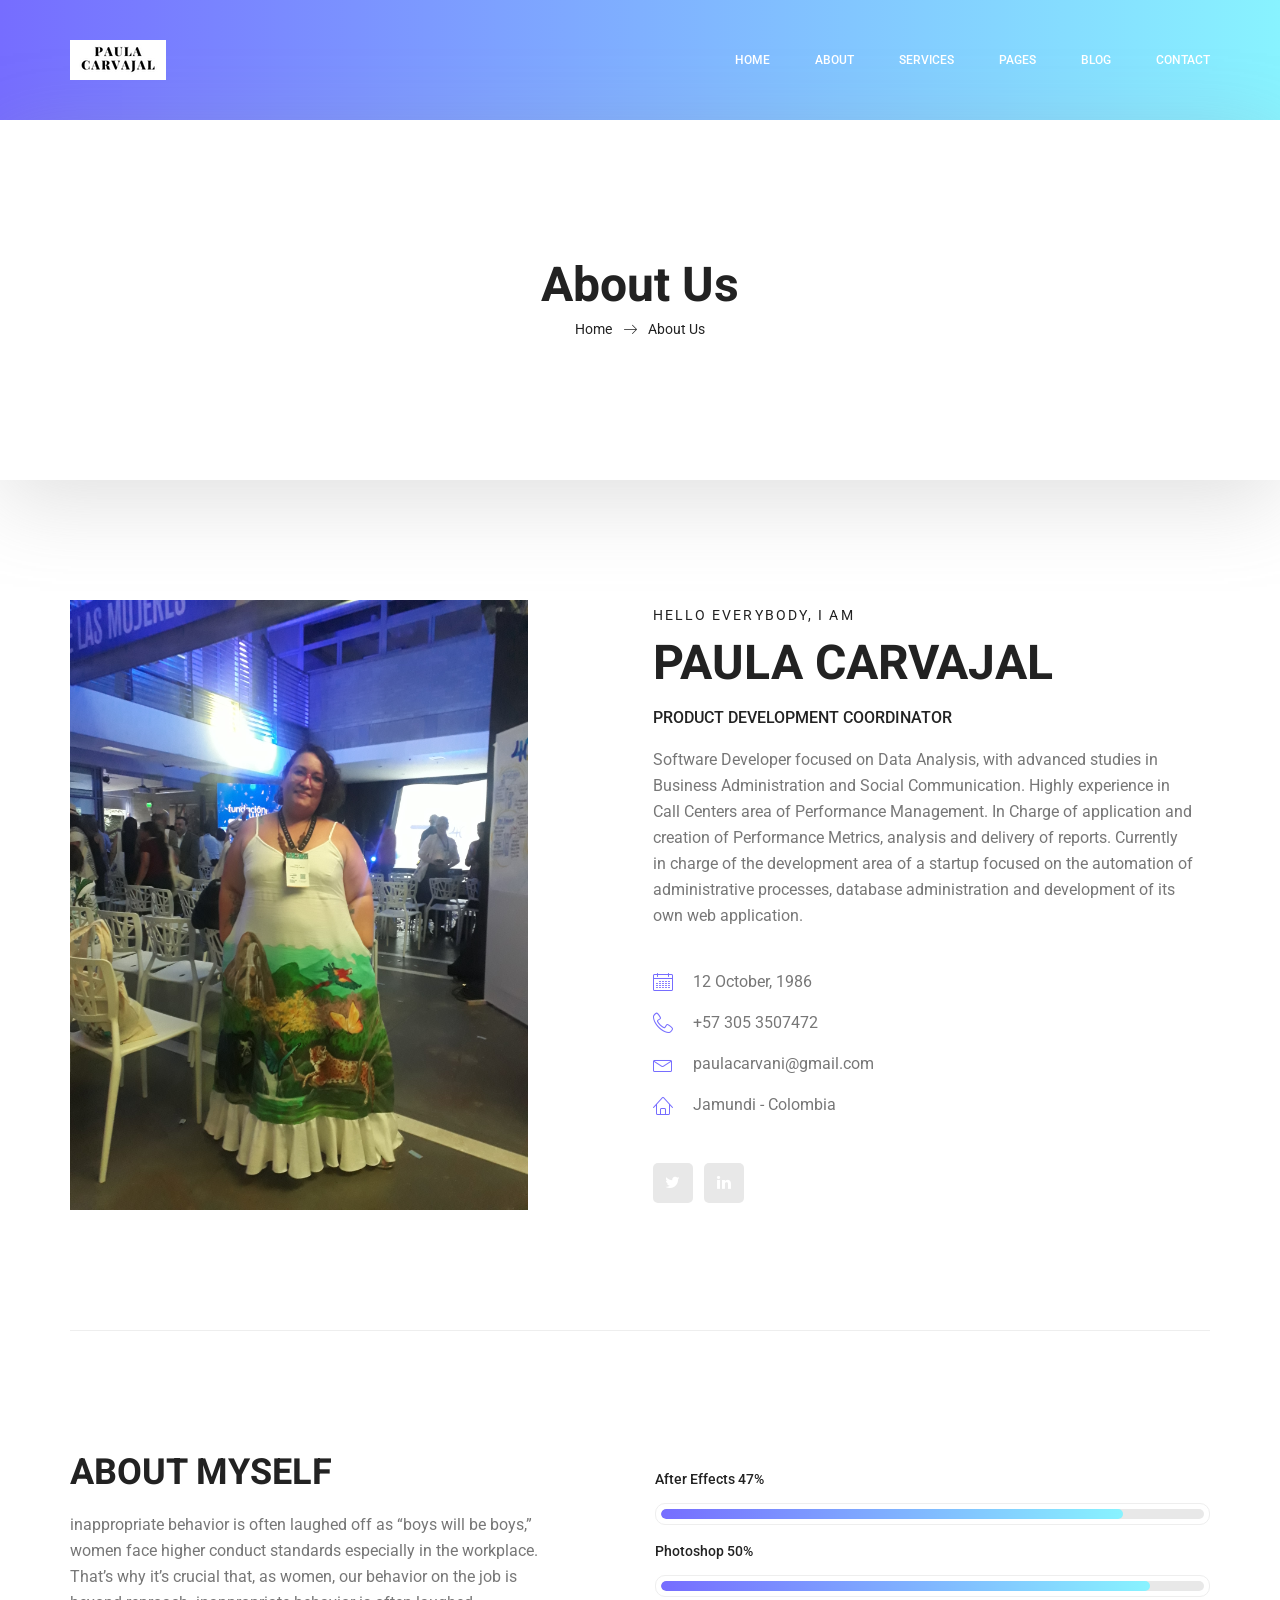
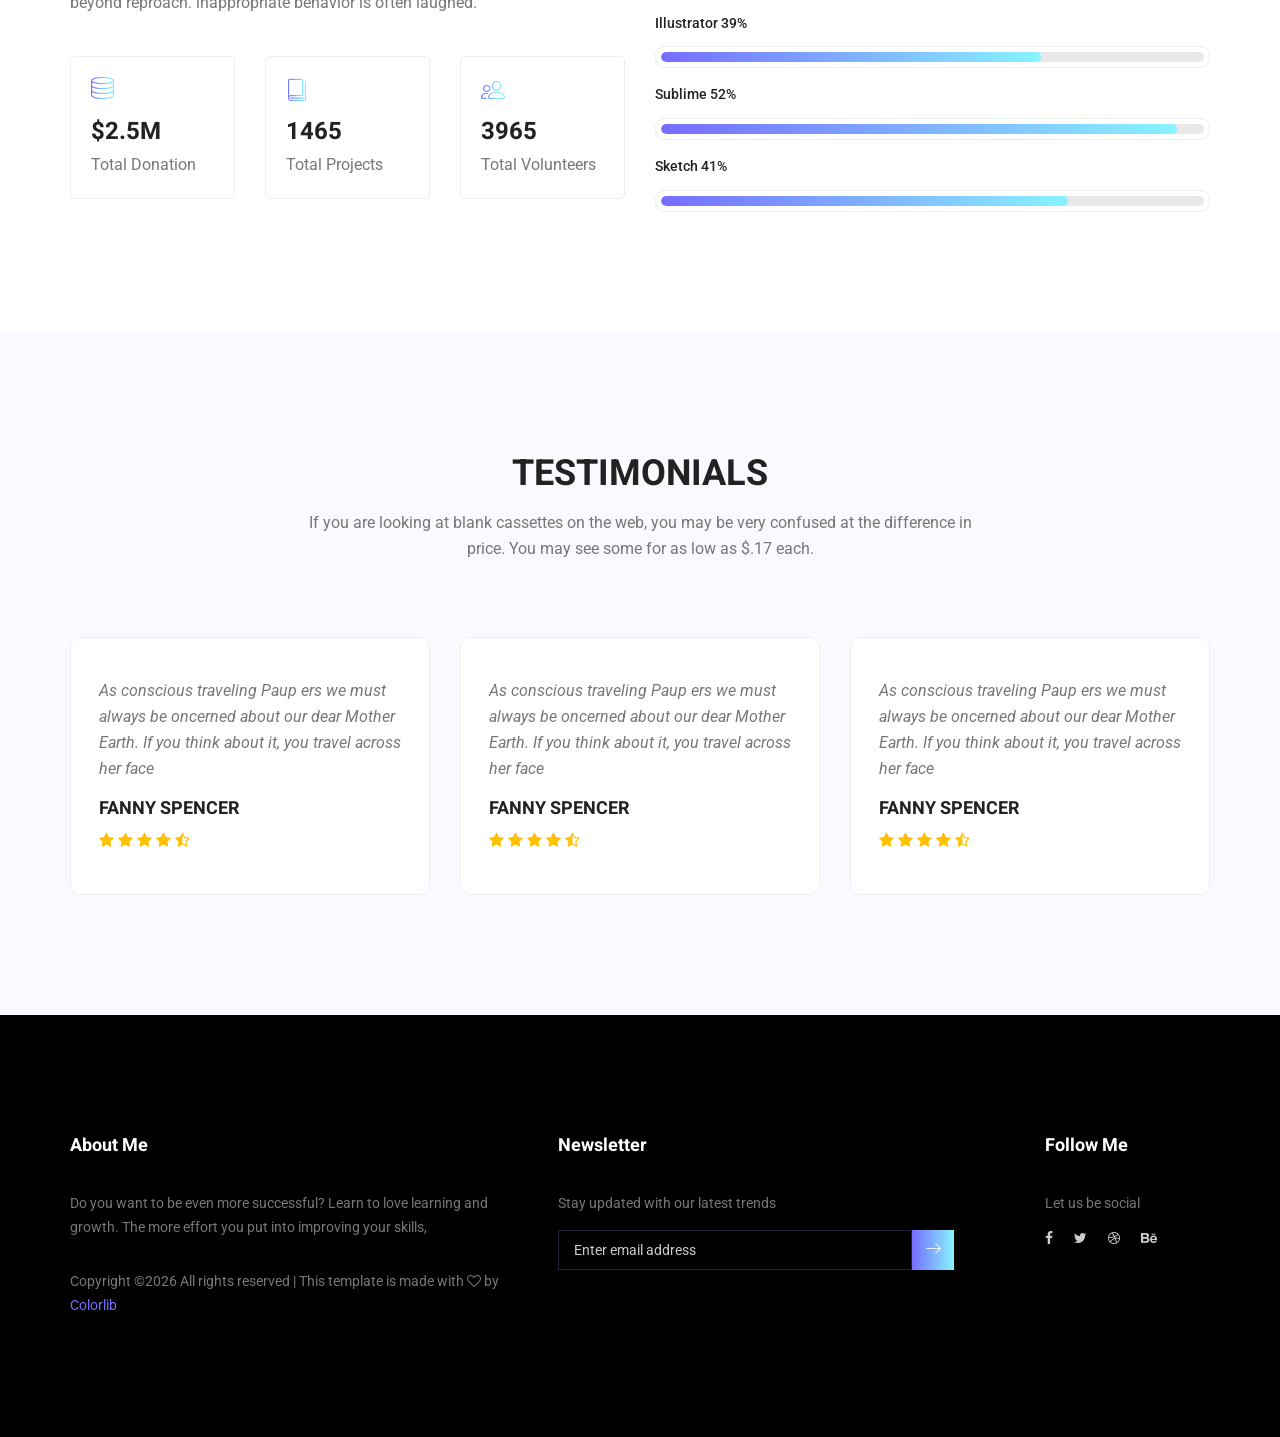
==== about-us.html @ cf5a6de6 "Templates and first draft" ====
<!doctype html>
<html lang="en">
    <head>
        <!-- Required meta tags -->
        <meta charset="utf-8">
        <meta name="viewport" content="width=device-width, initial-scale=1, shrink-to-fit=no">
        <link rel="icon" href="img/favicon.png" type="image/png">
        <title>MeetMe Personal</title>
        <!-- Bootstrap CSS -->
        <link rel="stylesheet" href="css/bootstrap.css">
        <link rel="stylesheet" href="vendors/linericon/style.css">
        <link rel="stylesheet" href="css/font-awesome.min.css">
        <link rel="stylesheet" href="vendors/owl-carousel/owl.carousel.min.css">
        <link rel="stylesheet" href="vendors/lightbox/simpleLightbox.css">
        <link rel="stylesheet" href="vendors/nice-select/css/nice-select.css">
        <link rel="stylesheet" href="vendors/animate-css/animate.css">
        <link rel="stylesheet" href="vendors/popup/magnific-popup.css">
        <!-- main css -->
        <link rel="stylesheet" href="css/style.css">
        <link rel="stylesheet" href="css/responsive.css">
    </head>
    <body>
        
        <!--================Header Menu Area =================-->
        <header class="header_area">
            <div class="main_menu">
            	<nav class="navbar navbar-expand-lg navbar-light">
					<div class="container box_1620">
						<!-- Brand and toggle get grouped for better mobile display -->
						<a class="navbar-brand logo_h" href="index.html"><img src="img/logo.png" alt=""></a>
						<button class="navbar-toggler" type="button" data-toggle="collapse" data-target="#navbarSupportedContent" aria-controls="navbarSupportedContent" aria-expanded="false" aria-label="Toggle navigation">
							<span class="icon-bar"></span>
							<span class="icon-bar"></span>
							<span class="icon-bar"></span>
						</button>
						<!-- Collect the nav links, forms, and other content for toggling -->
						<div class="collapse navbar-collapse offset" id="navbarSupportedContent">
							<ul class="nav navbar-nav menu_nav ml-auto">
								<li class="nav-item active"><a class="nav-link" href="index.html">Home</a></li> 
								<li class="nav-item"><a class="nav-link" href="about-us.html">About</a></li> 
								<li class="nav-item"><a class="nav-link" href="services.html">Services</a></li> 
								<li class="nav-item submenu dropdown">
									<a href="#" class="nav-link dropdown-toggle" data-toggle="dropdown" role="button" aria-haspopup="true" aria-expanded="false">Pages</a>
									<ul class="dropdown-menu">
										<li class="nav-item"><a class="nav-link" href="portfolio.html">Portfolio</a></li>
										<li class="nav-item"><a class="nav-link" href="elements.html">Elements</a></li>
									</ul>
								</li> 
								<li class="nav-item submenu dropdown">
									<a href="#" class="nav-link dropdown-toggle" data-toggle="dropdown" role="button" aria-haspopup="true" aria-expanded="false">Blog</a>
									<ul class="dropdown-menu">
										<li class="nav-item"><a class="nav-link" href="blog.html">Blog</a></li>
										<li class="nav-item"><a class="nav-link" href="single-blog.html">Blog Details</a></li>
									</ul>
								</li> 
								<li class="nav-item"><a class="nav-link" href="contact.html">Contact</a></li>
							</ul>
						</div> 
					</div>
            	</nav>
            </div>
        </header>
        <!--================Header Menu Area =================-->
        
        <!--================Home Banner Area =================-->
        <section class="banner_area">
            <div class="box_1620">
				<div class="banner_inner d-flex align-items-center">
					<div class="container">
						<div class="banner_content text-center">
							<h2>About Us</h2>
							<div class="page_link">
								<a href="index.html">Home</a>
								<a href="about-us.html">About Us</a>
							</div>
						</div>
					</div>
				</div>
            </div>
        </section>
        <!--================End Home Banner Area =================-->
        
        
        <!--================Home Banner Area =================-->
        <section class="profile_area">
           	<div class="container">
           		<div class="profile_inner p_120">
					<div class="row">
						<div class="col-lg-5">
							<img class="img-fluid" src="img/personal-2.jpg" alt="">
						</div>
						<div class="col-lg-7">
							<div class="personal_text">
								<h6>Hello Everybody, i am</h6>
								<h3>Paula Carvajal</h3>
								<h4>Product Development Coordinator</h4>
								<p>Software Developer focused on Data Analysis, with advanced studies in Business Administration and Social
									Communication. Highly experience in Call Centers area of Performance Management. In Charge of application and
									creation of Performance Metrics, analysis and delivery of reports. Currently in charge of the development area of a
									startup focused on the automation of administrative processes, database administration and development of its own
									web application.</p>
								<ul class="list basic_info">
									<li><a href="#"><i class="lnr lnr-calendar-full"></i> 12 October, 1986</a></li>
									<li><a href="#"><i class="lnr lnr-phone-handset"></i> +57 305 3507472</a></li>
									<li><a href="#"><i class="lnr lnr-envelope"></i> paulacarvani@gmail.com</a></li>
									<li><a href="#"><i class="lnr lnr-home"></i> Jamundi - Colombia</a></li>
								</ul>
								<ul class="list personal_social">
									<li><a href="https://twitter.com/paulacarvani"><i class="fa fa-twitter"></i></a></li>
									<li><a href="https://www.linkedin.com/in/paulacarvani/"><i class="fa fa-linkedin"></i></a></li>
								</ul>
							</div>
						</div>
					</div>
           		</div>
            </div>
        </section>
        <!--================End Home Banner Area =================-->
        
        <!--================Welcome Area =================-->
        <section class="welcome_area p_120">
        	<div class="container">
        		<div class="row welcome_inner">
        			<div class="col-lg-6">
        				<div class="welcome_text">
        					<h4>About Myself</h4>
        					<p>inappropriate behavior is often laughed off as “boys will be boys,” women face higher conduct standards especially in the workplace. That’s why it’s crucial that, as women, our behavior on the job is beyond reproach. inappropriate behavior is often laughed.</p>
        					<div class="row">
        						<div class="col-md-4">
        							<div class="wel_item">
        								<i class="lnr lnr-database"></i>
        								<h4>$2.5M</h4>
        								<p>Total Donation</p>
        							</div>
        						</div>
        						<div class="col-md-4">
        							<div class="wel_item">
        								<i class="lnr lnr-book"></i>
        								<h4>1465</h4>
        								<p>Total Projects</p>
        							</div>
        						</div>
        						<div class="col-md-4">
        							<div class="wel_item">
        								<i class="lnr lnr-users"></i>
        								<h4>3965</h4>
        								<p>Total Volunteers</p>
        							</div>
        						</div>
        					</div>
        				</div>
        			</div>
        			<div class="col-lg-6">
        				<div class="tools_expert">
        					<div class="skill_main">
								<div class="skill_item">
									<h4>After Effects <span class="counter">85</span>%</h4>
									<div class="progress_br">
										<div class="progress">
											<div class="progress-bar" role="progressbar" aria-valuenow="85" aria-valuemin="0" aria-valuemax="100"></div>
										</div>
									</div>
								</div>
								<div class="skill_item">
									<h4>Photoshop <span class="counter">90</span>%</h4>
									<div class="progress_br">
										<div class="progress">
											<div class="progress-bar" role="progressbar" aria-valuenow="90" aria-valuemin="0" aria-valuemax="100"></div>
										</div>
									</div>
								</div>
								<div class="skill_item">
									<h4>Illustrator <span class="counter">70</span>%</h4>
									<div class="progress_br">
										<div class="progress">
											<div class="progress-bar" role="progressbar" aria-valuenow="70" aria-valuemin="0" aria-valuemax="100"></div>
										</div>
									</div>
								</div>
								<div class="skill_item">
									<h4>Sublime <span class="counter">95</span>%</h4>
									<div class="progress_br">
										<div class="progress">
											<div class="progress-bar" role="progressbar" aria-valuenow="95" aria-valuemin="0" aria-valuemax="100"></div>
										</div>
									</div>
								</div>
								<div class="skill_item">
									<h4>Sketch <span class="counter">75</span>%</h4>
									<div class="progress_br">
										<div class="progress">
											<div class="progress-bar" role="progressbar" aria-valuenow="75" aria-valuemin="0" aria-valuemax="100"></div>
										</div>
									</div>
								</div>
							</div>
        				</div>
        			</div>
        		</div>
        	</div>
        </section>
        <!--================End Welcome Area =================-->
        
        <!--================Testimonials Area =================-->
        <section class="testimonials_area p_120">
        	<div class="container">
        		<div class="main_title">
        			<h2>Testimonials</h2>
        			<p>If you are looking at blank cassettes on the web, you may be very confused at the difference in price. You may see some for as low as $.17 each.</p>
        		</div>
        		<div class="testi_inner">
					<div class="testi_slider owl-carousel">
						<div class="item">
							<div class="testi_item">
								<p>As conscious traveling Paup ers we must always be oncerned about our dear Mother Earth. If you think about it, you travel across her face</p>
								<h4>Fanny Spencer</h4>
								<a href="#"><i class="fa fa-star"></i></a>
								<a href="#"><i class="fa fa-star"></i></a>
								<a href="#"><i class="fa fa-star"></i></a>
								<a href="#"><i class="fa fa-star"></i></a>
								<a href="#"><i class="fa fa-star-half-o"></i></a>
							</div>
						</div>
						<div class="item">
							<div class="testi_item">
								<p>As conscious traveling Paup ers we must always be oncerned about our dear Mother Earth. If you think about it, you travel across her face</p>
								<h4>Fanny Spencer</h4>
								<a href="#"><i class="fa fa-star"></i></a>
								<a href="#"><i class="fa fa-star"></i></a>
								<a href="#"><i class="fa fa-star"></i></a>
								<a href="#"><i class="fa fa-star"></i></a>
								<a href="#"><i class="fa fa-star-half-o"></i></a>
							</div>
						</div>
						<div class="item">
							<div class="testi_item">
								<p>As conscious traveling Paup ers we must always be oncerned about our dear Mother Earth. If you think about it, you travel across her face</p>
								<h4>Fanny Spencer</h4>
								<a href="#"><i class="fa fa-star"></i></a>
								<a href="#"><i class="fa fa-star"></i></a>
								<a href="#"><i class="fa fa-star"></i></a>
								<a href="#"><i class="fa fa-star"></i></a>
								<a href="#"><i class="fa fa-star-half-o"></i></a>
							</div>
						</div>
					</div>
        		</div>
        	</div>
        </section>
        <!--================End Testimonials Area =================-->
        
        <!--================Footer Area =================-->
        <footer class="footer_area p_120">
        	<div class="container">
        		<div class="row footer_inner">
        			<div class="col-lg-5 col-sm-6">
        				<aside class="f_widget ab_widget">
        					<div class="f_title">
        						<h3>About Me</h3>
        					</div>
        					<p>Do you want to be even more successful? Learn to love learning and growth. The more effort you put into improving your skills,</p>
        					<p><!-- Link back to Colorlib can't be removed. Template is licensed under CC BY 3.0. -->
Copyright &copy;<script>document.write(new Date().getFullYear());</script> All rights reserved | This template is made with <i class="fa fa-heart-o" aria-hidden="true"></i> by <a href="https://colorlib.com" target="_blank">Colorlib</a>
<!-- Link back to Colorlib can't be removed. Template is licensed under CC BY 3.0. --></p>
        				</aside>
        			</div>
        			<div class="col-lg-5 col-sm-6">
        				<aside class="f_widget news_widget">
        					<div class="f_title">
        						<h3>Newsletter</h3>
        					</div>
        					<p>Stay updated with our latest trends</p>
        					<div id="mc_embed_signup">
                                <form target="_blank" action="https://spondonit.us12.list-manage.com/subscribe/post?u=1462626880ade1ac87bd9c93a&amp;id=92a4423d01" method="get" class="subscribe_form relative">
                                	<div class="input-group d-flex flex-row">
                                        <input name="EMAIL" placeholder="Enter email address" onfocus="this.placeholder = ''" onblur="this.placeholder = 'Email Address '" required="" type="email">
                                        <button class="btn sub-btn"><span class="lnr lnr-arrow-right"></span></button>		
                                    </div>				
                                    <div class="mt-10 info"></div>
                                </form>
                            </div>
        				</aside>
        			</div>
        			<div class="col-lg-2">
        				<aside class="f_widget social_widget">
        					<div class="f_title">
        						<h3>Follow Me</h3>
        					</div>
        					<p>Let us be social</p>
        					<ul class="list">
        						<li><a href="#"><i class="fa fa-facebook"></i></a></li>
        						<li><a href="#"><i class="fa fa-twitter"></i></a></li>
        						<li><a href="#"><i class="fa fa-dribbble"></i></a></li>
        						<li><a href="#"><i class="fa fa-behance"></i></a></li>
        					</ul>
        				</aside>
        			</div>
        		</div>
        	</div>
        </footer>
        <!--================End Footer Area =================-->
        
        
        
        
        <!-- Optional JavaScript -->
        <!-- jQuery first, then Popper.js, then Bootstrap JS -->
        <script src="js/jquery-3.3.1.min.js"></script>
        <script src="js/popper.js"></script>
        <script src="js/bootstrap.min.js"></script>
        <script src="js/stellar.js"></script>
        <script src="vendors/lightbox/simpleLightbox.min.js"></script>
        <script src="vendors/nice-select/js/jquery.nice-select.min.js"></script>
        <script src="vendors/isotope/imagesloaded.pkgd.min.js"></script>
        <script src="vendors/isotope/isotope.pkgd.min.js"></script>
        <script src="vendors/owl-carousel/owl.carousel.min.js"></script>
        <script src="vendors/popup/jquery.magnific-popup.min.js"></script>
        <script src="js/jquery.ajaxchimp.min.js"></script>
        <script src="vendors/counter-up/jquery.waypoints.min.js"></script>
        <script src="vendors/counter-up/jquery.counterup.min.js"></script>
        <script src="js/mail-script.js"></script>
        <script src="js/theme.js"></script>
    </body>
</html>
---- vendors/linericon/style.css ----
@font-face {
	font-family: 'Linearicons-Free';
	src:url('fonts/Linearicons-Free.eot?w118d');
	src:url('fonts/Linearicons-Free.eot?#iefixw118d') format('embedded-opentype'),
		url('fonts/Linearicons-Free.woff2?w118d') format('woff2'),
		url('fonts/Linearicons-Free.woff?w118d') format('woff'),
		url('fonts/Linearicons-Free.ttf?w118d') format('truetype'),
		url('fonts/Linearicons-Free.svg?w118d#Linearicons-Free') format('svg');
	font-weight: normal;
	font-style: normal;
}

.lnr {
	font-family: 'Linearicons-Free';
	speak: none;
	font-style: normal;
	font-weight: normal;
	font-variant: normal;
	text-transform: none;
	line-height: 1;

	/* Better Font Rendering =========== */
	-webkit-font-smoothing: antialiased;
	-moz-osx-font-smoothing: grayscale;
}

.lnr-home:before {
	content: "\e800";
}
.lnr-apartment:before {
	content: "\e801";
}
.lnr-pencil:before {
	content: "\e802";
}
.lnr-magic-wand:before {
	content: "\e803";
}
.lnr-drop:before {
	content: "\e804";
}
.lnr-lighter:before {
	content: "\e805";
}
.lnr-poop:before {
	content: "\e806";
}
.lnr-sun:before {
	content: "\e807";
}
.lnr-moon:before {
	content: "\e808";
}
.lnr-cloud:before {
	content: "\e809";
}
.lnr-cloud-upload:before {
	content: "\e80a";
}
.lnr-cloud-download:before {
	content: "\e80b";
}
.lnr-cloud-sync:before {
	content: "\e80c";
}
.lnr-cloud-check:before {
	content: "\e80d";
}
.lnr-database:before {
	content: "\e80e";
}
.lnr-lock:before {
	content: "\e80f";
}
.lnr-cog:before {
	content: "\e810";
}
.lnr-trash:before {
	content: "\e811";
}
.lnr-dice:before {
	content: "\e812";
}
.lnr-heart:before {
	content: "\e813";
}
.lnr-star:before {
	content: "\e814";
}
.lnr-star-half:before {
	content: "\e815";
}
.lnr-star-empty:before {
	content: "\e816";
}
.lnr-flag:before {
	content: "\e817";
}
.lnr-envelope:before {
	content: "\e818";
}
.lnr-paperclip:before {
	content: "\e819";
}
.lnr-inbox:before {
	content: "\e81a";
}
.lnr-eye:before {
	content: "\e81b";
}
.lnr-printer:before {
	content: "\e81c";
}
.lnr-file-empty:before {
	content: "\e81d";
}
.lnr-file-add:before {
	content: "\e81e";
}
.lnr-enter:before {
	content: "\e81f";
}
.lnr-exit:before {
	content: "\e820";
}
.lnr-graduation-hat:before {
	content: "\e821";
}
.lnr-license:before {
	content: "\e822";
}
.lnr-music-note:before {
	content: "\e823";
}
.lnr-film-play:before {
	content: "\e824";
}
.lnr-camera-video:before {
	content: "\e825";
}
.lnr-camera:before {
	content: "\e826";
}
.lnr-picture:before {
	content: "\e827";
}
.lnr-book:before {
	content: "\e828";
}
.lnr-bookmark:before {
	content: "\e829";
}
.lnr-user:before {
	content: "\e82a";
}
.lnr-users:before {
	content: "\e82b";
}
.lnr-shirt:before {
	content: "\e82c";
}
.lnr-store:before {
	content: "\e82d";
}
.lnr-cart:before {
	content: "\e82e";
}
.lnr-tag:before {
	content: "\e82f";
}
.lnr-phone-handset:before {
	content: "\e830";
}
.lnr-phone:before {
	content: "\e831";
}
.lnr-pushpin:before {
	content: "\e832";
}
.lnr-map-marker:before {
	content: "\e833";
}
.lnr-map:before {
	content: "\e834";
}
.lnr-location:before {
	content: "\e835";
}
.lnr-calendar-full:before {
	content: "\e836";
}
.lnr-keyboard:before {
	content: "\e837";
}
.lnr-spell-check:before {
	content: "\e838";
}
.lnr-screen:before {
	content: "\e839";
}
.lnr-smartphone:before {
	content: "\e83a";
}
.lnr-tablet:before {
	content: "\e83b";
}
.lnr-laptop:before {
	content: "\e83c";
}
.lnr-laptop-phone:before {
	content: "\e83d";
}
.lnr-power-switch:before {
	content: "\e83e";
}
.lnr-bubble:before {
	content: "\e83f";
}
.lnr-heart-pulse:before {
	content: "\e840";
}
.lnr-construction:before {
	content: "\e841";
}
.lnr-pie-chart:before {
	content: "\e842";
}
.lnr-chart-bars:before {
	content: "\e843";
}
.lnr-gift:before {
	content: "\e844";
}
.lnr-diamond:before {
	content: "\e845";
}
.lnr-linearicons:before {
	content: "\e846";
}
.lnr-dinner:before {
	content: "\e847";
}
.lnr-coffee-cup:before {
	content: "\e848";
}
.lnr-leaf:before {
	content: "\e849";
}
.lnr-paw:before {
	content: "\e84a";
}
.lnr-rocket:before {
	content: "\e84b";
}
.lnr-briefcase:before {
	content: "\e84c";
}
.lnr-bus:before {
	content: "\e84d";
}
.lnr-car:before {
	content: "\e84e";
}
.lnr-train:before {
	content: "\e84f";
}
.lnr-bicycle:before {
	content: "\e850";
}
.lnr-wheelchair:before {
	content: "\e851";
}
.lnr-select:before {
	content: "\e852";
}
.lnr-earth:before {
	content: "\e853";
}
.lnr-smile:before {
	content: "\e854";
}
.lnr-sad:before {
	content: "\e855";
}
.lnr-neutral:before {
	content: "\e856";
}
.lnr-mustache:before {
	content: "\e857";
}
.lnr-alarm:before {
	content: "\e858";
}
.lnr-bullhorn:before {
	content: "\e859";
}
.lnr-volume-high:before {
	content: "\e85a";
}
.lnr-volume-medium:before {
	content: "\e85b";
}
.lnr-volume-low:before {
	content: "\e85c";
}
.lnr-volume:before {
	content: "\e85d";
}
.lnr-mic:before {
	content: "\e85e";
}
.lnr-hourglass:before {
	content: "\e85f";
}
.lnr-undo:before {
	content: "\e860";
}
.lnr-redo:before {
	content: "\e861";
}
.lnr-sync:before {
	content: "\e862";
}
.lnr-history:before {
	content: "\e863";
}
.lnr-clock:before {
	content: "\e864";
}
.lnr-download:before {
	content: "\e865";
}
.lnr-upload:before {
	content: "\e866";
}
.lnr-enter-down:before {
	content: "\e867";
}
.lnr-exit-up:before {
	content: "\e868";
}
.lnr-bug:before {
	content: "\e869";
}
.lnr-code:before {
	content: "\e86a";
}
.lnr-link:before {
	content: "\e86b";
}
.lnr-unlink:before {
	content: "\e86c";
}
.lnr-thumbs-up:before {
	content: "\e86d";
}
.lnr-thumbs-down:before {
	content: "\e86e";
}
.lnr-magnifier:before {
	content: "\e86f";
}
.lnr-cross:before {
	content: "\e870";
}
.lnr-menu:before {
	content: "\e871";
}
.lnr-list:before {
	content: "\e872";
}
.lnr-chevron-up:before {
	content: "\e873";
}
.lnr-chevron-down:before {
	content: "\e874";
}
.lnr-chevron-left:before {
	content: "\e875";
}
.lnr-chevron-right:before {
	content: "\e876";
}
.lnr-arrow-up:before {
	content: "\e877";
}
.lnr-arrow-down:before {
	content: "\e878";
}
.lnr-arrow-left:before {
	content: "\e879";
}
.lnr-arrow-right:before {
	content: "\e87a";
}
.lnr-move:before {
	content: "\e87b";
}
.lnr-warning:before {
	content: "\e87c";
}
.lnr-question-circle:before {
	content: "\e87d";
}
.lnr-menu-circle:before {
	content: "\e87e";
}
.lnr-checkmark-circle:before {
	content: "\e87f";
}
.lnr-cross-circle:before {
	content: "\e880";
}
.lnr-plus-circle:before {
	content: "\e881";
}
.lnr-circle-minus:before {
	content: "\e882";
}
.lnr-arrow-up-circle:before {
	content: "\e883";
}
.lnr-arrow-down-circle:before {
	content: "\e884";
}
.lnr-arrow-left-circle:before {
	content: "\e885";
}
.lnr-arrow-right-circle:before {
	content: "\e886";
}
.lnr-chevron-up-circle:before {
	content: "\e887";
}
.lnr-chevron-down-circle:before {
	content: "\e888";
}
.lnr-chevron-left-circle:before {
	content: "\e889";
}
.lnr-chevron-right-circle:before {
	content: "\e88a";
}
.lnr-crop:before {
	content: "\e88b";
}
.lnr-frame-expand:before {
	content: "\e88c";
}
.lnr-frame-contract:before {
	content: "\e88d";
}
.lnr-layers:before {
	content: "\e88e";
}
.lnr-funnel:before {
	content: "\e88f";
}
.lnr-text-format:before {
	content: "\e890";
}
.lnr-text-format-remove:before {
	content: "\e891";
}
.lnr-text-size:before {
	content: "\e892";
}
.lnr-bold:before {
	content: "\e893";
}
.lnr-italic:before {
	content: "\e894";
}
.lnr-underline:before {
	content: "\e895";
}
.lnr-strikethrough:before {
	content: "\e896";
}
.lnr-highlight:before {
	content: "\e897";
}
.lnr-text-align-left:before {
	content: "\e898";
}
.lnr-text-align-center:before {
	content: "\e899";
}
.lnr-text-align-right:before {
	content: "\e89a";
}
.lnr-text-align-justify:before {
	content: "\e89b";
}
.lnr-line-spacing:before {
	content: "\e89c";
}
.lnr-indent-increase:before {
	content: "\e89d";
}
.lnr-indent-decrease:before {
	content: "\e89e";
}
.lnr-pilcrow:before {
	content: "\e89f";
}
.lnr-direction-ltr:before {
	content: "\e8a0";
}
.lnr-direction-rtl:before {
	content: "\e8a1";
}
.lnr-page-break:before {
	content: "\e8a2";
}
.lnr-sort-alpha-asc:before {
	content: "\e8a3";
}
.lnr-sort-amount-asc:before {
	content: "\e8a4";
}
.lnr-hand:before {
	content: "\e8a5";
}
.lnr-pointer-up:before {
	content: "\e8a6";
}
.lnr-pointer-right:before {
	content: "\e8a7";
}
.lnr-pointer-down:before {
	content: "\e8a8";
}
.lnr-pointer-left:before {
	content: "\e8a9";
}
---- vendors/lightbox/simpleLightbox.css ----
.slbOverlay, .slbWrapOuter, .slbWrap {
  position: fixed;
  top: 0;
  right: 0;
  bottom: 0;
  left: 0;
}

.slbOverlay {
  overflow: hidden;
  z-index: 2000;
  background-color: #000;
  opacity: 0.7;
  filter: alpha(opacity=70);
  -webkit-animation: slbOverlay 0.5s;
  -moz-animation: slbOverlay 0.5s;
  animation: slbOverlay 0.5s;
}

.slbWrapOuter {
  overflow-x: hidden;
  overflow-y: auto;
  z-index: 2010;
}

.slbWrap {
  position: absolute;
  text-align: center;
}

.slbWrap:before {
  content: "";
  display: inline-block;
  height: 100%;
  vertical-align: middle;
}

.slbContentOuter {
  display: inline-block;
  vertical-align: middle;
  margin: 0px auto;
  padding: 0 1em;
  box-sizing: border-box;
  z-index: 2020;
  text-align: left;
  max-width: 100%;
}

.slbContentEl .slbContentOuter {
  padding: 5em 1em;
}

.slbContent {
  position: relative;
}

.slbContentEl .slbContent {
  -webkit-animation: slbEnter 0.3s;
  -moz-animation: slbEnter 0.3s;
  animation: slbEnter 0.3s;
  background-color: #fff;
  box-shadow: 0 0.2em 1em rgba(0, 0, 0, 0.4);
}

.slbImageWrap {
  -webkit-animation: slbEnter 0.3s;
  -moz-animation: slbEnter 0.3s;
  animation: slbEnter 0.3s;
  position: relative;
}

.slbImageWrap:after {
  content: "";
  position: absolute;
  left: 0;
  right: 0;
  top: 5em;
  bottom: 5em;
  display: block;
  z-index: -1;
  box-shadow: 0 0.2em 1em rgba(0, 0, 0, 0.6);
  background-color: #FFF;
}

.slbImage {
  width: auto;
  max-width: 100%;
  height: auto;
  display: block;
  line-height: 0;
  box-sizing: border-box;
  padding: 5em 0;
  margin: 0 auto;
}

.slbCaption {
  display: inline-block;
  max-width: 100%;
  overflow: hidden;
  text-overflow: ellipsis;
  white-space: nowrap;
  word-wrap: normal;
  font-size: 1.4em;
  position: absolute;
  left: 0;
  right: 0;
  bottom: 0;
  padding: 0.71429em 0;
  color: #fff;
  color: rgba(255, 255, 255, 0.7);
  text-align: center;
}

.slbCloseBtn, .slbArrow {
  margin: 0;
  padding: 0;
  border: 0;
  cursor: pointer;
  background: none;
}

.slbCloseBtn::-moz-focus-inner, .slbArrow::-moz-focus-inner {
  padding: 0;
  border: 0;
}

.slbCloseBtn:hover, .slbArrow:hover {
  opacity: 0.5;
}

.slbCloseBtn:active, .slbArrow:active {
  opacity: 0.8;
}

.slbCloseBtn {
  -webkit-animation: slbEnter 0.3s;
  -moz-animation: slbEnter 0.3s;
  animation: slbEnter 0.3s;
  font-size: 3em;
  width: 1.66667em;
  height: 1.66667em;
  line-height: 1.66667em;
  position: absolute;
  right: -0.33333em;
  top: 0;
  color: #fff;
  color: rgba(255, 255, 255, 0.7);
  text-align: center;
    outline: none;
    box-shadow: none;
}

.slbLoading .slbCloseBtn {
  display: none;
}

.slbLoadingText {
  font-size: 1.4em;
  color: #fff;
  color: rgba(255, 255, 255, 0.9);
}

.slbArrows {
  position: fixed;
  top: 50%;
  left: 0;
  right: 0;
}

.slbLoading .slbArrows {
  display: none;
}

.slbArrow {
  position: absolute;
  top: 50%;
  margin-top: -5em;
  width: 5em;
  height: 10em;
  opacity: 0.7;
  text-indent: -999em;
  overflow: hidden;
    outline: none;
    box-shadow: none;
}

.slbArrow:before {
  content: "";
  position: absolute;
  top: 50%;
  left: 50%;
  margin: -0.8em 0 0 -0.8em;
  border: 0.8em solid transparent;
}

.slbArrow.next {
  right: 0;
}

.slbArrow.next:before {
  border-left-color: #fff;
}

.slbArrow.prev {
  left: 0;
}

.slbArrow.prev:before {
  border-right-color: #fff;
}

.slbIframeCont {
  width: 80em;
  height: 0;
  overflow: hidden;
  padding-top: 56.25%;
  margin: 5em 0;
}

.slbIframe {
  position: absolute;
  top: 0;
  left: 0;
  width: 100%;
  height: 100%;
  box-shadow: 0 0.2em 1em rgba(0, 0, 0, 0.6);
  background: #000;
}

@-webkit-keyframes slbOverlay {
  from {
    opacity: 0;
  }
  to {
    opacity: 0.7;
  }
}

@-moz-keyframes slbOverlay {
  from {
    opacity: 0;
  }
  to {
    opacity: 0.7;
  }
}

@keyframes slbOverlay {
  from {
    opacity: 0;
  }
  to {
    opacity: 0.7;
  }
}

@-webkit-keyframes slbEnter {
  from {
    opacity: 0;
    -webkit-transform: translate3d(0, -1em, 0);
  }
  to {
    opacity: 1;
    -webkit-transform: translate3d(0, 0, 0);
  }
}

@-moz-keyframes slbEnter {
  from {
    opacity: 0;
    -moz-transform: translate3d(0, -1em, 0);
  }
  to {
    opacity: 1;
    -moz-transform: translate3d(0, 0, 0);
  }
}

@keyframes slbEnter {
  from {
    opacity: 0;
    -webkit-transform: translate3d(0, -1em, 0);
    -moz-transform: translate3d(0, -1em, 0);
    -ms-transform: translate3d(0, -1em, 0);
    -o-transform: translate3d(0, -1em, 0);
    transform: translate3d(0, -1em, 0);
  }
  to {
    opacity: 1;
    -webkit-transform: translate3d(0, 0, 0);
    -moz-transform: translate3d(0, 0, 0);
    -ms-transform: translate3d(0, 0, 0);
    -o-transform: translate3d(0, 0, 0);
    transform: translate3d(0, 0, 0);
  }
}
---- css/style.css ----
/*----------------------------------------------------
@File: Default Styles
@Author: Rocky Ahmed
@URL: http://wethemez.com
Author E-mail: rockybd1995@gmail.com

This file contains the styling for the actual theme, this
is the file you need to edit to change the look of the
theme.
---------------------------------------------------- */
/*=====================================================================
@Template Name: Builder Construction 
@Author: Rocky Ahmed
@Developed By: Rocky Ahmed
@Developer URL: http://rocky.wethemez.com
Author E-mail: rockybd1995@gmail.com

@Default Styles

Table of Content:
01/ Variables
02/ predefin
03/ header
04/ button
05/ banner
06/ breadcrumb
07/ about
08/ team
09/ project 
10/ price 
11/ team 
12/ blog 
13/ video  
14/ features  
15/ career  
16/ contact 
17/ footer

=====================================================================*/
/*----------------------------------------------------*/
/*font Variables*/
/*Color Variables*/
/*=================== fonts ====================*/
@import url("https://fonts.googleapis.com/css?family=Heebo:300,400,700,900|Roboto:300,400,500,700");
/*---------------------------------------------------- */
/*----------------------------------------------------*/
.list {
  list-style: none;
  margin: 0px;
  padding: 0px; }

a {
  text-decoration: none;
  transition: all 0.3s ease-in-out; }
  a:hover, a:focus {
    text-decoration: none;
    outline: none; }

.row.m0 {
  margin: 0px; }

body {
  line-height: 26px;
  font-size: 16px;
  font-family: "Roboto", sans-serif;
  font-weight: normal;
  color: #777777; }

h1, h2, h3, h4, h5, h6 {
  font-family: "Heebo", sans-serif;
  font-weight: bold; }

button:focus {
  outline: none;
  box-shadow: none; }

.p0 {
  padding-left: 0px;
  padding-right: 0px; }

.p_120 {
  padding-top: 120px;
  padding-bottom: 120px; }

.p_100 {
  padding-top: 100px;
  padding-bottom: 100px; }

.pad_top {
  padding-top: 120px; }

.pad_bt {
  padding-bottom: 120px; }

.mt-25 {
  margin-top: 25px; }

@media (min-width: 1200px) {
  .container {
    max-width: 1170px; } }

@media (min-width: 1620px) {
  .box_1620 {
    max-width: 1620px;
    margin: auto;
    width: 100%;
    padding-left: 0px;
    padding-right: 0px; } }
/* Main Title Area css
============================================================================================ */
.main_title {
  text-align: center;
  max-width: 670px;
  margin: 0px auto 75px; }
  .main_title h2 {
    font-family: "Heebo", sans-serif;
    font-size: 36px;
    color: #222222;
    margin-bottom: 15px;
    text-transform: uppercase; }
  .main_title p {
    font-size: 16px;
    font-family: "Roboto", sans-serif;
    font-weight: normal;
    line-height: 26px;
    color: #777777;
    margin-bottom: 0px; }

/* End Main Title Area css
============================================================================================ */
/*---------------------------------------------------- */
/*----------------------------------------------------*/
.header_area {
  position: absolute;
  width: 100%;
  top: 0;
  left: 0;
  z-index: 99;
  transition: background 0.4s, all 0.3s linear; }
  .header_area .navbar {
    background: transparent;
    padding: 0px;
    border: 0px;
    border-radius: 0px; }
    .header_area .navbar .nav .nav-item {
      margin-right: 45px; }
      .header_area .navbar .nav .nav-item .nav-link {
        font: 500 12px/120px "Roboto", sans-serif;
        text-transform: uppercase;
        color: #fff;
        padding: 0px;
        display: inline-block; }
        .header_area .navbar .nav .nav-item .nav-link:after {
          display: none; }
      .header_area .navbar .nav .nav-item:hover .nav-link, .header_area .navbar .nav .nav-item.active .nav-link {
        color: #fff; }
      .header_area .navbar .nav .nav-item.submenu {
        position: relative; }
        .header_area .navbar .nav .nav-item.submenu ul {
          border: none;
          padding: 0px;
          border-radius: 0px;
          box-shadow: none;
          margin: 0px;
          background: #fff;
          box-shadow: 0px 3px 16px 0px rgba(0, 0, 0, 0.1); }
          @media (min-width: 992px) {
            .header_area .navbar .nav .nav-item.submenu ul {
              position: absolute;
              top: 120%;
              left: 0px;
              min-width: 200px;
              text-align: left;
              opacity: 0;
              transition: all 300ms ease-in;
              visibility: hidden;
              display: block;
              border: none;
              padding: 0px;
              border-radius: 0px; } }
          .header_area .navbar .nav .nav-item.submenu ul:before {
            content: "";
            width: 0;
            height: 0;
            border-style: solid;
            border-width: 10px 10px 0 10px;
            border-color: #eeeeee transparent transparent transparent;
            position: absolute;
            right: 24px;
            top: 45px;
            z-index: 3;
            opacity: 0;
            transition: all 400ms linear; }
          .header_area .navbar .nav .nav-item.submenu ul .nav-item {
            display: block;
            float: none;
            margin-right: 0px;
            border-bottom: 1px solid #ededed;
            margin-left: 0px;
            transition: all 0.4s linear; }
            .header_area .navbar .nav .nav-item.submenu ul .nav-item .nav-link {
              line-height: 45px;
              color: #222222;
              padding: 0px 30px;
              transition: all 150ms linear;
              display: block;
              margin-right: 0px; }
            .header_area .navbar .nav .nav-item.submenu ul .nav-item:last-child {
              border-bottom: none; }
            .header_area .navbar .nav .nav-item.submenu ul .nav-item:hover .nav-link {
              background: #766dff;
              color: #fff; }
        @media (min-width: 992px) {
          .header_area .navbar .nav .nav-item.submenu:hover ul {
            visibility: visible;
            opacity: 1;
            top: 100%; } }
        .header_area .navbar .nav .nav-item.submenu:hover ul .nav-item {
          margin-top: 0px; }
      .header_area .navbar .nav .nav-item:last-child {
        margin-right: 0px; }
    .header_area .navbar .search {
      font-size: 12px;
      line-height: 60px;
      display: inline-block;
      color: #222222;
      margin-left: 80px; }
      .header_area .navbar .search i {
        font-weight: 600; }
  .header_area.navbar_fixed .main_menu {
    position: fixed;
    width: 100%;
    top: -70px;
    left: 0;
    right: 0;
    background: #000;
    transform: translateY(70px);
    transition: transform 500ms ease, background 500ms ease;
    -webkit-transition: transform 500ms ease, background 500ms ease;
    box-shadow: 0px 3px 16px 0px rgba(0, 0, 0, 0.1); }
    .header_area.navbar_fixed .main_menu .navbar .nav .nav-item .nav-link {
      line-height: 70px; }

.top_menu {
  background: #f9f9ff; }
  .top_menu .header_social li {
    display: inline-block;
    margin-right: 15px; }
    .top_menu .header_social li a {
      font-size: 14px;
      color: #777777;
      display: inline-block;
      line-height: 42px;
      transition: all 300ms linear 0s; }
    .top_menu .header_social li:last-child {
      margin-right: 0px; }
    .top_menu .header_social li:hover a {
      color: #766dff; }
  .top_menu .dn_btn {
    line-height: 42px;
    display: inline-block;
    font-size: 12px;
    margin-right: 30px;
    font-family: "Roboto", sans-serif;
    font-weight: normal;
    color: #777777;
    transition: all 300ms linear 0s; }
    .top_menu .dn_btn:hover {
      color: #766dff; }
    .top_menu .dn_btn:last-child {
      margin-right: 0px; }
  .top_menu .lan_pack {
    height: 30px;
    border: 1px solid #eeeeee;
    border-radius: 3px;
    line-height: 28px;
    font-size: 12px;
    font-family: "Roboto", sans-serif;
    font-weight: 500;
    padding-left: 19px;
    padding-right: 36px;
    color: #777777;
    background: #f9f9ff;
    margin-right: 5px;
    margin-top: 8px; }
    .top_menu .lan_pack .current {
      color: #777777; }
    .top_menu .lan_pack:after {
      content: "\f0d7";
      border: none !important;
      font: normal normal normal 12px/1 FontAwesome;
      transform: rotate(0deg);
      height: auto;
      margin-top: -6px;
      right: 20px; }

/*---------------------------------------------------- */
/*----------------------------------------------------*/
/* Home Banner Area css
============================================================================================ */
.home_banner_area {
  position: relative;
  z-index: 1;
  background-image: -moz-linear-gradient(0deg, #766dff 0%, #88f3ff 100%);
  background-image: -webkit-linear-gradient(0deg, #766dff 0%, #88f3ff 100%);
  background-image: -ms-linear-gradient(0deg, #766dff 0%, #88f3ff 100%);
  margin-bottom: 200px; }
  .home_banner_area .box_1620 {
    min-height: 700px;
    border-radius: 12px;
    position: relative;
    bottom: -200px;
    background: #fff;
    padding: 30px;
    box-shadow: 0px 20px 80px 0px rgba(153, 153, 153, 0.3); }
  .home_banner_area .banner_inner {
    position: relative;
    width: 100%;
    min-height: 700px;
    display: flex; }
    .home_banner_area .banner_inner .banner_content {
      color: #222222;
      vertical-align: middle;
      align-self: center;
      text-align: left; }
      .home_banner_area .banner_inner .banner_content .media .d-flex {
        padding-right: 125px; }
      .home_banner_area .banner_inner .banner_content .media .media-body {
        vertical-align: middle;
        align-self: center; }

.blog_banner {
  min-height: 780px;
  position: relative;
  z-index: 1;
  overflow: hidden;
  margin-bottom: 0px; }
  .blog_banner .banner_inner {
    background: #04091e;
    position: relative;
    overflow: hidden;
    width: 100%;
    min-height: 780px;
    z-index: 1; }
    .blog_banner .banner_inner .overlay {
      background: url(../img/banner/banner-2.jpg) no-repeat scroll center center;
      opacity: .5;
      height: 125%;
      position: absolute;
      left: 0px;
      top: 0px;
      width: 100%;
      z-index: -1; }
    .blog_banner .banner_inner .blog_b_text {
      max-width: 700px;
      margin: auto;
      color: #fff; }
      .blog_banner .banner_inner .blog_b_text h2 {
        font-size: 60px;
        font-weight: bold;
        font-family: "Heebo", sans-serif;
        line-height: 66px;
        margin-bottom: 15px;
        text-transform: uppercase; }
      .blog_banner .banner_inner .blog_b_text p {
        font-size: 16px;
        margin-bottom: 35px; }
      .blog_banner .banner_inner .blog_b_text .white_bg_btn {
        line-height: 42px;
        padding: 0px 45px;
        border-radius: 5px; }

.banner_box {
  max-width: 1620px;
  margin: auto; }

.banner_area {
  position: relative;
  z-index: 1;
  min-height: 350px;
  background-image: -moz-linear-gradient(0deg, #766dff 0%, #88f3ff 100%);
  background-image: -webkit-linear-gradient(0deg, #766dff 0%, #88f3ff 100%);
  background-image: -ms-linear-gradient(0deg, #766dff 0%, #88f3ff 100%);
  margin-bottom: 120px; }
  .banner_area .box_1620 {
    background: #fff;
    min-height: 360px;
    border-radius: 12px;
    position: relative;
    bottom: -120px;
    box-shadow: 0px 20px 80px 0px rgba(153, 153, 153, 0.3); }
  .banner_area .banner_inner {
    position: relative;
    overflow: hidden;
    width: 100%;
    min-height: 360px;
    z-index: 1; }
    .banner_area .banner_inner .banner_content h2 {
      color: #222222;
      font-size: 48px;
      font-family: "Heebo", sans-serif;
      margin-bottom: 0px;
      font-weight: bold; }
    .banner_area .banner_inner .banner_content .page_link a {
      font-size: 14px;
      color: #222222;
      font-family: "Roboto", sans-serif;
      margin-right: 32px;
      position: relative; }
      .banner_area .banner_inner .banner_content .page_link a:before {
        content: "\e87a";
        font-family: 'Linearicons-Free';
        position: absolute;
        right: -25px;
        top: 50%;
        transform: translateY(-50%); }
      .banner_area .banner_inner .banner_content .page_link a:last-child {
        margin-right: 0px; }
        .banner_area .banner_inner .banner_content .page_link a:last-child:before {
          display: none; }
      .banner_area .banner_inner .banner_content .page_link a:hover {
        color: #766dff; }

/* End Home Banner Area css
============================================================================================ */
/*---------------------------------------------------- */
/*----------------------------------------------------*/
/* Latest Blog Area css
============================================================================================ */
.latest_blog_inner {
  margin-bottom: -30px; }

.l_blog_item {
  margin-bottom: 30px; }
  .l_blog_item .date {
    font-size: 13px;
    font-family: "Roboto", sans-serif;
    font-weight: normal;
    color: #777777;
    margin-top: 20px;
    display: block;
    margin-bottom: 15px; }
  .l_blog_item h4 {
    font-size: 18px;
    line-height: 24px;
    color: #222222;
    border-bottom: 1px solid #eeeeee;
    padding-bottom: 20px;
    margin-bottom: 20px;
    transition: all 300ms linear 0s; }
  .l_blog_item p {
    margin-bottom: 0px; }
  .l_blog_item:hover h4 {
    color: #766dff; }

/* End Latest Blog Area css
============================================================================================ */
/*================= latest_blog_area css =============*/
.single-recent-blog-post {
  margin-bottom: 30px; }
  .single-recent-blog-post .thumb {
    overflow: hidden; }
    .single-recent-blog-post .thumb img {
      transition: all 0.7s linear; }
  .single-recent-blog-post .details {
    padding-top: 30px; }
    .single-recent-blog-post .details .sec_h4 {
      line-height: 24px;
      padding: 10px 0px 13px;
      transition: all 0.3s linear; }
      .single-recent-blog-post .details .sec_h4:hover {
        color: #777777; }
  .single-recent-blog-post .date {
    font-size: 14px;
    line-height: 24px;
    font-weight: 400; }
  .single-recent-blog-post:hover img {
    transform: scale(1.23) rotate(10deg); }

.tags .tag_btn {
  font-size: 12px;
  font-weight: 500;
  line-height: 20px;
  border: 1px solid #eeeeee;
  display: inline-block;
  padding: 1px 18px;
  text-align: center;
  color: #222222; }
  .tags .tag_btn:before {
    background: #766dff; }
  .tags .tag_btn + .tag_btn {
    margin-left: 2px; }

/*========= blog_categorie_area css ===========*/
.blog_categorie_area {
  padding-top: 80px;
  padding-bottom: 80px; }

.categories_post {
  position: relative;
  text-align: center;
  cursor: pointer; }
  .categories_post img {
    max-width: 100%; }
  .categories_post .categories_details {
    position: absolute;
    top: 20px;
    left: 20px;
    right: 20px;
    bottom: 20px;
    background: rgba(34, 34, 34, 0.8);
    color: #fff;
    transition: all 0.3s linear;
    display: flex;
    align-items: center;
    justify-content: center; }
    .categories_post .categories_details h5 {
      margin-bottom: 0px;
      font-size: 18px;
      line-height: 26px;
      text-transform: uppercase;
      color: #fff;
      position: relative; }
    .categories_post .categories_details p {
      font-weight: 300;
      font-size: 14px;
      line-height: 26px;
      margin-bottom: 0px; }
    .categories_post .categories_details .border_line {
      margin: 10px 0px;
      background: #fff;
      width: 100%;
      height: 1px; }
  .categories_post:hover .categories_details {
    background-image: -moz-linear-gradient(0deg, #766dff 0%, #88f3ff 100%);
    background-image: -webkit-linear-gradient(0deg, #766dff 0%, #88f3ff 100%);
    background-image: -ms-linear-gradient(0deg, #766dff 0%, #88f3ff 100%);
    opacity: 0.851; }

/*============ blog_left_sidebar css ==============*/
.blog_item {
  margin-bottom: 40px; }

.blog_info {
  padding-top: 30px; }
  .blog_info .post_tag {
    padding-bottom: 20px; }
    .blog_info .post_tag a {
      font: 300 14px/21px "Roboto", sans-serif;
      color: #222222; }
      .blog_info .post_tag a:hover {
        color: #777777; }
      .blog_info .post_tag a.active {
        color: #766dff; }
  .blog_info .blog_meta li a {
    font: 300 14px/20px "Roboto", sans-serif;
    color: #777777;
    vertical-align: middle;
    padding-bottom: 12px;
    display: inline-block; }
    .blog_info .blog_meta li a i {
      color: #222222;
      font-size: 16px;
      font-weight: 600;
      padding-left: 15px;
      line-height: 20px;
      vertical-align: middle; }
    .blog_info .blog_meta li a:hover {
      color: #766dff; }

.blog_post img {
  max-width: 100%; }

.blog_details {
  padding-top: 20px; }
  .blog_details h2 {
    font-size: 24px;
    line-height: 36px;
    color: #222222;
    font-weight: 600;
    transition: all 0.3s linear; }
    .blog_details h2:hover {
      color: #766dff; }
  .blog_details p {
    margin-bottom: 26px; }

.view_btn {
  font-size: 14px;
  line-height: 36px;
  display: inline-block;
  color: #222222;
  font-weight: 500;
  padding: 0px 30px;
  background: #fff; }

.blog_right_sidebar {
  border: 1px solid #eeeeee;
  background: #fafaff;
  padding: 30px; }
  .blog_right_sidebar .widget_title {
    font-size: 18px;
    line-height: 25px;
    background: #766dff;
    text-align: center;
    color: #fff;
    padding: 8px 0px;
    margin-bottom: 30px; }
  .blog_right_sidebar .search_widget .input-group .form-control {
    font-size: 14px;
    line-height: 29px;
    border: 0px;
    width: 100%;
    font-weight: 300;
    color: #fff;
    padding-left: 20px;
    border-radius: 45px;
    z-index: 0;
    background: #766dff; }
    .blog_right_sidebar .search_widget .input-group .form-control.placeholder {
      color: #fff; }
    .blog_right_sidebar .search_widget .input-group .form-control:-moz-placeholder {
      color: #fff; }
    .blog_right_sidebar .search_widget .input-group .form-control::-moz-placeholder {
      color: #fff; }
    .blog_right_sidebar .search_widget .input-group .form-control::-webkit-input-placeholder {
      color: #fff; }
    .blog_right_sidebar .search_widget .input-group .form-control:focus {
      box-shadow: none; }
  .blog_right_sidebar .search_widget .input-group .btn-default {
    position: absolute;
    right: 20px;
    background: transparent;
    border: 0px;
    box-shadow: none;
    font-size: 14px;
    color: #fff;
    padding: 0px;
    top: 50%;
    transform: translateY(-50%);
    z-index: 1; }
  .blog_right_sidebar .author_widget {
    text-align: center; }
    .blog_right_sidebar .author_widget h4 {
      font-size: 18px;
      line-height: 20px;
      color: #222222;
      margin-bottom: 5px;
      margin-top: 30px; }
    .blog_right_sidebar .author_widget p {
      margin-bottom: 0px; }
    .blog_right_sidebar .author_widget .social_icon {
      padding: 7px 0px 15px; }
      .blog_right_sidebar .author_widget .social_icon a {
        font-size: 14px;
        color: #222222;
        transition: all 0.2s linear; }
        .blog_right_sidebar .author_widget .social_icon a + a {
          margin-left: 20px; }
        .blog_right_sidebar .author_widget .social_icon a:hover {
          color: #766dff; }
  .blog_right_sidebar .popular_post_widget .post_item .media-body {
    justify-content: center;
    align-self: center;
    padding-left: 20px; }
    .blog_right_sidebar .popular_post_widget .post_item .media-body h3 {
      font-size: 14px;
      line-height: 20px;
      color: #222222;
      margin-bottom: 4px;
      transition: all 0.3s linear; }
      .blog_right_sidebar .popular_post_widget .post_item .media-body h3:hover {
        color: #766dff; }
    .blog_right_sidebar .popular_post_widget .post_item .media-body p {
      font-size: 12px;
      line-height: 21px;
      margin-bottom: 0px; }
  .blog_right_sidebar .popular_post_widget .post_item + .post_item {
    margin-top: 20px; }
  .blog_right_sidebar .post_category_widget .cat-list li {
    border-bottom: 2px dotted #eee;
    transition: all 0.3s ease 0s;
    padding-bottom: 12px; }
    .blog_right_sidebar .post_category_widget .cat-list li a {
      font-size: 14px;
      line-height: 20px;
      color: #777; }
      .blog_right_sidebar .post_category_widget .cat-list li a p {
        margin-bottom: 0px; }
    .blog_right_sidebar .post_category_widget .cat-list li + li {
      padding-top: 15px; }
    .blog_right_sidebar .post_category_widget .cat-list li:hover {
      border-color: #766dff; }
      .blog_right_sidebar .post_category_widget .cat-list li:hover a {
        color: #766dff; }
  .blog_right_sidebar .newsletter_widget {
    text-align: center; }
    .blog_right_sidebar .newsletter_widget .form-group {
      margin-bottom: 8px; }
    .blog_right_sidebar .newsletter_widget .input-group-prepend {
      margin-right: -1px; }
    .blog_right_sidebar .newsletter_widget .input-group-text {
      background: #fff;
      border-radius: 0px;
      vertical-align: top;
      font-size: 12px;
      line-height: 36px;
      padding: 0px 0px 0px 15px;
      border: 1px solid #eeeeee;
      border-right: 0px; }
    .blog_right_sidebar .newsletter_widget .form-control {
      font-size: 12px;
      line-height: 24px;
      color: #cccccc;
      border: 1px solid #eeeeee;
      border-left: 0px;
      border-radius: 0px; }
      .blog_right_sidebar .newsletter_widget .form-control.placeholder {
        color: #cccccc; }
      .blog_right_sidebar .newsletter_widget .form-control:-moz-placeholder {
        color: #cccccc; }
      .blog_right_sidebar .newsletter_widget .form-control::-moz-placeholder {
        color: #cccccc; }
      .blog_right_sidebar .newsletter_widget .form-control::-webkit-input-placeholder {
        color: #cccccc; }
      .blog_right_sidebar .newsletter_widget .form-control:focus {
        outline: none;
        box-shadow: none; }
    .blog_right_sidebar .newsletter_widget .bbtns {
      background: #766dff;
      color: #fff;
      font-size: 12px;
      line-height: 38px;
      display: inline-block;
      font-weight: 500;
      padding: 0px 24px 0px 24px;
      border-radius: 0; }
    .blog_right_sidebar .newsletter_widget .text-bottom {
      font-size: 12px; }
  .blog_right_sidebar .tag_cloud_widget ul li {
    display: inline-block; }
    .blog_right_sidebar .tag_cloud_widget ul li a {
      display: inline-block;
      border: 1px solid #eee;
      background: #fff;
      padding: 0px 13px;
      margin-bottom: 8px;
      transition: all 0.3s ease 0s;
      color: #222222;
      font-size: 12px; }
      .blog_right_sidebar .tag_cloud_widget ul li a:hover {
        background-image: -moz-linear-gradient(0deg, #766dff 0%, #88f3ff 100%);
        background-image: -webkit-linear-gradient(0deg, #766dff 0%, #88f3ff 100%);
        background-image: -ms-linear-gradient(0deg, #766dff 0%, #88f3ff 100%);
        color: #fff; }
  .blog_right_sidebar .br {
    width: 100%;
    height: 1px;
    background: #eeeeee;
    margin: 30px 0px; }

.blog-pagination {
  padding-top: 25px;
  padding-bottom: 95px; }
  .blog-pagination .page-link {
    border-radius: 0; }
  .blog-pagination .page-item {
    border: none; }

.page-link {
  background: transparent;
  font-weight: 400; }

.blog-pagination .page-item.active .page-link {
  background-color: #766dff;
  border-color: transparent;
  color: #fff; }

.blog-pagination .page-link {
  position: relative;
  display: block;
  padding: 0.5rem 0.75rem;
  margin-left: -1px;
  line-height: 1.25;
  color: #8a8a8a;
  border: none; }

.blog-pagination .page-link .lnr {
  font-weight: 600; }

.blog-pagination .page-item:last-child .page-link,
.blog-pagination .page-item:first-child .page-link {
  border-radius: 0; }

.blog-pagination .page-link:hover {
  color: #fff;
  text-decoration: none;
  background-color: #766dff;
  border-color: #eee; }

/*============ Start Blog Single Styles  =============*/
.single-post-area .social-links {
  padding-top: 10px; }
  .single-post-area .social-links li {
    display: inline-block;
    margin-bottom: 10px; }
    .single-post-area .social-links li a {
      color: #cccccc;
      padding: 7px;
      font-size: 14px;
      transition: all 0.2s linear; }
      .single-post-area .social-links li a:hover {
        color: #222222; }
.single-post-area .blog_details {
  padding-top: 26px; }
  .single-post-area .blog_details p {
    margin-bottom: 10px; }
.single-post-area .quotes {
  margin-top: 20px;
  margin-bottom: 30px;
  padding: 24px 35px 24px 30px;
  background-color: white;
  box-shadow: -20.84px 21.58px 30px 0px rgba(176, 176, 176, 0.1);
  font-size: 14px;
  line-height: 24px;
  color: #777;
  font-style: italic; }
.single-post-area .arrow {
  position: absolute; }
  .single-post-area .arrow .lnr {
    font-size: 20px;
    font-weight: 600; }
.single-post-area .thumb .overlay-bg {
  background: rgba(0, 0, 0, 0.8); }
.single-post-area .navigation-area {
  border-top: 1px solid #eee;
  padding-top: 30px;
  margin-top: 60px; }
  .single-post-area .navigation-area p {
    margin-bottom: 0px; }
  .single-post-area .navigation-area h4 {
    font-size: 18px;
    line-height: 25px;
    color: #222222; }
  .single-post-area .navigation-area .nav-left {
    text-align: left; }
    .single-post-area .navigation-area .nav-left .thumb {
      margin-right: 20px;
      background: #000; }
      .single-post-area .navigation-area .nav-left .thumb img {
        transition: all 300ms linear 0s; }
    .single-post-area .navigation-area .nav-left .lnr {
      margin-left: 20px;
      opacity: 0;
      transition: all 300ms linear 0s; }
    .single-post-area .navigation-area .nav-left:hover .lnr {
      opacity: 1; }
    .single-post-area .navigation-area .nav-left:hover .thumb img {
      opacity: .5; }
    @media (max-width: 767px) {
      .single-post-area .navigation-area .nav-left {
        margin-bottom: 30px; } }
  .single-post-area .navigation-area .nav-right {
    text-align: right; }
    .single-post-area .navigation-area .nav-right .thumb {
      margin-left: 20px;
      background: #000; }
      .single-post-area .navigation-area .nav-right .thumb img {
        transition: all 300ms linear 0s; }
    .single-post-area .navigation-area .nav-right .lnr {
      margin-right: 20px;
      opacity: 0;
      transition: all 300ms linear 0s; }
    .single-post-area .navigation-area .nav-right:hover .lnr {
      opacity: 1; }
    .single-post-area .navigation-area .nav-right:hover .thumb img {
      opacity: .5; }
@media (max-width: 991px) {
  .single-post-area .sidebar-widgets {
    padding-bottom: 0px; } }

.comments-area {
  background: #fafaff;
  border: 1px solid #eee;
  padding: 50px 30px;
  margin-top: 50px; }
  @media (max-width: 414px) {
    .comments-area {
      padding: 50px 8px; } }
  .comments-area h4 {
    text-align: center;
    margin-bottom: 50px;
    color: #222222;
    font-size: 18px; }
  .comments-area h5 {
    font-size: 16px;
    margin-bottom: 0px; }
  .comments-area a {
    color: #222222; }
  .comments-area .comment-list {
    padding-bottom: 48px; }
    .comments-area .comment-list:last-child {
      padding-bottom: 0px; }
    .comments-area .comment-list.left-padding {
      padding-left: 25px; }
    @media (max-width: 413px) {
      .comments-area .comment-list .single-comment h5 {
        font-size: 12px; }
      .comments-area .comment-list .single-comment .date {
        font-size: 11px; }
      .comments-area .comment-list .single-comment .comment {
        font-size: 10px; } }
  .comments-area .thumb {
    margin-right: 20px; }
  .comments-area .date {
    font-size: 13px;
    color: #cccccc;
    margin-bottom: 13px; }
  .comments-area .comment {
    color: #777777;
    margin-bottom: 0px; }
  .comments-area .btn-reply {
    background-color: #fff;
    color: #222222;
    border: 1px solid #eee;
    padding: 2px 18px;
    font-size: 12px;
    display: block;
    font-weight: 600;
    transition: all 300ms linear 0s; }
    .comments-area .btn-reply:hover {
      background-color: #766dff;
      color: #fff; }

.comment-form {
  background: #fafaff;
  text-align: center;
  border: 1px solid #eee;
  padding: 47px 30px 43px;
  margin-top: 50px;
  margin-bottom: 0px; }
  .comment-form h4 {
    text-align: center;
    margin-bottom: 50px;
    font-size: 18px;
    line-height: 22px;
    color: #222222; }
  .comment-form .name {
    padding-left: 0px; }
    @media (max-width: 767px) {
      .comment-form .name {
        padding-right: 0px;
        margin-bottom: 1rem; } }
  .comment-form .email {
    padding-right: 0px; }
    @media (max-width: 991px) {
      .comment-form .email {
        padding-left: 0px; } }
  .comment-form .form-control {
    padding: 8px 20px;
    background: #fff;
    border: none;
    border-radius: 0px;
    width: 100%;
    font-size: 14px;
    color: #777777;
    border: 1px solid transparent; }
    .comment-form .form-control:focus {
      box-shadow: none;
      border: 1px solid #eee; }
  .comment-form textarea.form-control {
    height: 140px;
    resize: none; }
  .comment-form ::-webkit-input-placeholder {
    /* Chrome/Opera/Safari */
    font-size: 13px;
    color: #777; }
  .comment-form ::-moz-placeholder {
    /* Firefox 19+ */
    font-size: 13px;
    color: #777; }
  .comment-form :-ms-input-placeholder {
    /* IE 10+ */
    font-size: 13px;
    color: #777; }
  .comment-form :-moz-placeholder {
    /* Firefox 18- */
    font-size: 13px;
    color: #777; }

/*============ End Blog Single Styles  =============*/
/*---------------------------------------------------- */
/*----------------------------------------------------*/
/* Reservation Form Area css
============================================================================================ */
.reservation_form_area .res_form_inner {
  max-width: 555px;
  margin: auto;
  box-shadow: 0px 10px 30px 0px rgba(153, 153, 153, 0.1);
  padding: 75px 50px;
  position: relative; }
  .reservation_form_area .res_form_inner:before {
    content: "";
    background: url(../img/contact-shap-1.png);
    position: absolute;
    left: -125px;
    height: 421px;
    width: 98px;
    top: 50%;
    transform: translateY(-50%); }
  .reservation_form_area .res_form_inner:after {
    content: "";
    background: url(../img/contact-shap-2.png);
    position: absolute;
    right: -125px;
    height: 421px;
    width: 98px;
    top: 50%;
    transform: translateY(-50%); }

.reservation_form .form-group input {
  height: 40px;
  border-radius: 0px;
  border: 1px solid #eeeeee;
  outline: none;
  box-shadow: none;
  padding: 0px 15px;
  font-size: 13px;
  font-family: "Roboto", sans-serif;
  font-weight: 300;
  color: #999999; }
  .reservation_form .form-group input.placeholder {
    font-size: 13px;
    font-family: "Roboto", sans-serif;
    font-weight: 300;
    color: #999999; }
  .reservation_form .form-group input:-moz-placeholder {
    font-size: 13px;
    font-family: "Roboto", sans-serif;
    font-weight: 300;
    color: #999999; }
  .reservation_form .form-group input::-moz-placeholder {
    font-size: 13px;
    font-family: "Roboto", sans-serif;
    font-weight: 300;
    color: #999999; }
  .reservation_form .form-group input::-webkit-input-placeholder {
    font-size: 13px;
    font-family: "Roboto", sans-serif;
    font-weight: 300;
    color: #999999; }
.reservation_form .form-group .res_select {
  height: 40px;
  border: 1px solid #eeeeee;
  border-radius: 0px;
  width: 100%;
  padding: 0px 15px;
  line-height: 36px; }
  .reservation_form .form-group .res_select .current {
    font-size: 13px;
    font-family: "Roboto", sans-serif;
    font-weight: 300;
    color: #999999; }
  .reservation_form .form-group .res_select:after {
    content: "\e874";
    font-family: 'Linearicons-Free';
    color: #cccccc;
    transform: rotate(0deg);
    border: none;
    margin-top: -17px;
    font-size: 13px;
    right: 22px; }
.reservation_form .form-group:last-child {
  text-align: center; }

/* End Reservation Form Area css
============================================================================================ */
/*============== contact_area css ================*/
.mapBox {
  height: 420px;
  margin-bottom: 80px; }

.contact_info .info_item {
  position: relative;
  padding-left: 45px; }
  .contact_info .info_item i {
    position: absolute;
    left: 0;
    top: 0;
    font-size: 20px;
    line-height: 24px;
    color: #766dff;
    font-weight: 600; }
  .contact_info .info_item h6 {
    font-size: 16px;
    line-height: 24px;
    color: "Roboto", sans-serif;
    font-weight: bold;
    margin-bottom: 0px;
    color: #222222; }
    .contact_info .info_item h6 a {
      color: #222222; }
  .contact_info .info_item p {
    font-size: 14px;
    line-height: 24px;
    padding: 2px 0px; }

.contact_form .form-group {
  margin-bottom: 10px; }
  .contact_form .form-group .form-control {
    font-size: 13px;
    line-height: 26px;
    color: #999;
    border: 1px solid #eeeeee;
    font-family: "Roboto", sans-serif;
    border-radius: 0px;
    padding-left: 20px; }
    .contact_form .form-group .form-control:focus {
      box-shadow: none;
      outline: none; }
    .contact_form .form-group .form-control.placeholder {
      color: #999; }
    .contact_form .form-group .form-control:-moz-placeholder {
      color: #999; }
    .contact_form .form-group .form-control::-moz-placeholder {
      color: #999; }
    .contact_form .form-group .form-control::-webkit-input-placeholder {
      color: #999; }
  .contact_form .form-group textarea {
    resize: none; }
    .contact_form .form-group textarea.form-control {
      height: 140px; }
.contact_form .submit_btn {
  margin-top: 20px;
  cursor: pointer; }

/* Contact Success and error Area css
============================================================================================ */
.modal-message .modal-dialog {
  position: absolute;
  top: 36%;
  left: 50%;
  transform: translateX(-50%) translateY(-50%) !important;
  margin: 0px;
  max-width: 500px;
  width: 100%; }
  .modal-message .modal-dialog .modal-content .modal-header {
    text-align: center;
    display: block;
    border-bottom: none;
    padding-top: 50px;
    padding-bottom: 50px; }
    .modal-message .modal-dialog .modal-content .modal-header .close {
      position: absolute;
      right: -15px;
      top: -15px;
      padding: 0px;
      color: #fff;
      opacity: 1;
      cursor: pointer; }
    .modal-message .modal-dialog .modal-content .modal-header h2 {
      display: block;
      text-align: center;
      color: #766dff;
      padding-bottom: 10px;
      font-family: "Roboto", sans-serif; }
    .modal-message .modal-dialog .modal-content .modal-header p {
      display: block; }

/* End Contact Success and error Area css
============================================================================================ */
/*---------------------------------------------------- */
/*----------------------------------------------------*/
/*============== Elements Area css ================*/
.mb-20 {
  margin-bottom: 20px; }

.mb-30 {
  margin-bottom: 30px; }

.sample-text-area {
  padding: 100px 0px; }
  .sample-text-area .title_color {
    margin-bottom: 30px; }
  .sample-text-area p {
    line-height: 26px; }
    .sample-text-area p b {
      font-weight: bold;
      color: #766dff; }
    .sample-text-area p i {
      color: #766dff;
      font-style: italic; }
    .sample-text-area p sup {
      color: #766dff;
      font-style: italic; }
    .sample-text-area p sub {
      color: #766dff;
      font-style: italic; }
    .sample-text-area p del {
      color: #766dff; }
    .sample-text-area p u {
      color: #766dff; }

/*============== End Elements Area css ================*/
/*==============Elements Button Area css ================*/
.elements_button .title_color {
  margin-bottom: 30px;
  color: #222222; }

.title_color {
  color: #222222; }

.button-group-area {
  margin-top: 15px; }
  .button-group-area:nth-child(odd) {
    margin-top: 40px; }
  .button-group-area:first-child {
    margin-top: 0px; }
  .button-group-area .theme_btn {
    margin-right: 10px; }
  .button-group-area .white_btn {
    margin-right: 10px; }
  .button-group-area .link {
    text-decoration: underline;
    color: #222222;
    background: transparent; }
    .button-group-area .link:hover {
      color: #fff; }
  .button-group-area .disable {
    background: transparent;
    color: #007bff;
    cursor: not-allowed; }
    .button-group-area .disable:before {
      display: none; }

.primary {
  background: #52c5fd; }
  .primary:before {
    background: #2faae6; }

.success {
  background: #4cd3e3; }
  .success:before {
    background: #2ebccd; }

.info {
  background: #38a4ff; }
  .info:before {
    background: #298cdf; }

.warning {
  background: #f4e700; }
  .warning:before {
    background: #e1d608; }

.danger {
  background: #f54940; }
  .danger:before {
    background: #e13b33; }

.primary-border {
  background: transparent;
  border: 1px solid #52c5fd;
  color: #52c5fd; }
  .primary-border:before {
    background: #52c5fd; }

.success-border {
  background: transparent;
  border: 1px solid #4cd3e3;
  color: #4cd3e3; }
  .success-border:before {
    background: #4cd3e3; }

.info-border {
  background: transparent;
  border: 1px solid #38a4ff;
  color: #38a4ff; }
  .info-border:before {
    background: #38a4ff; }

.warning-border {
  background: #fff;
  border: 1px solid #f4e700;
  color: #f4e700; }
  .warning-border:before {
    background: #f4e700; }

.danger-border {
  background: transparent;
  border: 1px solid #f54940;
  color: #f54940; }
  .danger-border:before {
    background: #f54940; }

.link-border {
  background: transparent;
  border: 1px solid #766dff;
  color: #766dff; }
  .link-border:before {
    background: #766dff; }

.radius {
  border-radius: 3px; }

.circle {
  border-radius: 20px; }

.arrow span {
  padding-left: 5px; }

.e-large {
  line-height: 50px;
  padding-top: 0px;
  padding-bottom: 0px; }

.large {
  line-height: 45px;
  padding-top: 0px;
  padding-bottom: 0px; }

.medium {
  line-height: 30px;
  padding-top: 0px;
  padding-bottom: 0px; }

.small {
  line-height: 25px;
  padding-top: 0px;
  padding-bottom: 0px; }

.general {
  line-height: 38px;
  padding-top: 0px;
  padding-bottom: 0px; }

/*==============End Elements Button Area css ================*/
/* =================================== */
/*  Elements Page Styles
/* =================================== */
/*---------- Start Elements Page -------------*/
.generic-banner {
  margin-top: 60px;
  text-align: center; }

.generic-banner .height {
  height: 600px; }

@media (max-width: 767.98px) {
  .generic-banner .height {
    height: 400px; } }
.generic-banner .generic-banner-content h2 {
  line-height: 1.2em;
  margin-bottom: 20px; }

@media (max-width: 991.98px) {
  .generic-banner .generic-banner-content h2 br {
    display: none; } }
.generic-banner .generic-banner-content p {
  text-align: center;
  font-size: 16px; }

@media (max-width: 991.98px) {
  .generic-banner .generic-banner-content p br {
    display: none; } }
.generic-content h1 {
  font-weight: 600; }

.about-generic-area {
  background: #fff; }

.about-generic-area p {
  margin-bottom: 20px; }

.white-bg {
  background: #fff; }

.section-top-border {
  padding: 50px 0;
  border-top: 1px dotted #eee; }

.switch-wrap {
  margin-bottom: 10px; }

.switch-wrap p {
  margin: 0; }

/*---------- End Elements Page -------------*/
.sample-text-area {
  padding: 100px 0 70px 0; }

.sample-text {
  margin-bottom: 0; }

.text-heading {
  margin-bottom: 30px;
  font-size: 24px; }

.typo-list {
  margin-bottom: 10px; }

@media (max-width: 767px) {
  .typo-sec {
    margin-bottom: 30px; } }
@media (max-width: 767px) {
  .element-wrap {
    margin-top: 30px; } }
b, sup, sub, u, del {
  color: #f8b600; }

h1 {
  font-size: 36px; }

h2 {
  font-size: 30px; }

h3 {
  font-size: 24px; }

h4 {
  font-size: 18px; }

h5 {
  font-size: 16px; }

h6 {
  font-size: 14px; }

.typography h1, .typography h2, .typography h3, .typography h4, .typography h5, .typography h6 {
  color: #777777; }

.button-area .border-top-generic {
  padding: 70px 15px;
  border-top: 1px dotted #eee; }

.button-group-area .genric-btn {
  margin-right: 10px;
  margin-top: 10px; }

.button-group-area .genric-btn:last-child {
  margin-right: 0; }

.circle {
  border-radius: 20px; }

.genric-btn {
  display: inline-block;
  outline: none;
  line-height: 40px;
  padding: 0 30px;
  font-size: .8em;
  text-align: center;
  text-decoration: none;
  font-weight: 500;
  cursor: pointer;
  -webkit-transition: all 0.3s ease 0s;
  -moz-transition: all 0.3s ease 0s;
  -o-transition: all 0.3s ease 0s;
  transition: all 0.3s ease 0s; }

.genric-btn:focus {
  outline: none; }

.genric-btn.e-large {
  padding: 0 40px;
  line-height: 50px; }

.genric-btn.large {
  line-height: 45px; }

.genric-btn.medium {
  line-height: 30px; }

.genric-btn.small {
  line-height: 25px; }

.genric-btn.radius {
  border-radius: 3px; }

.genric-btn.circle {
  border-radius: 20px; }

.genric-btn.arrow {
  display: -webkit-inline-box;
  display: -ms-inline-flexbox;
  display: inline-flex;
  -webkit-box-align: center;
  -ms-flex-align: center;
  align-items: center; }

.genric-btn.arrow span {
  margin-left: 10px; }

.genric-btn.default {
  color: #222222;
  background: #f9f9ff;
  border: 1px solid transparent; }

.genric-btn.default:hover {
  border: 1px solid #f9f9ff;
  background: #fff; }

.genric-btn.default-border {
  border: 1px solid #f9f9ff;
  background: #fff; }

.genric-btn.default-border:hover {
  color: #222222;
  background: #f9f9ff;
  border: 1px solid transparent; }

.genric-btn.primary {
  color: #fff;
  background: #f8b600;
  border: 1px solid transparent; }

.genric-btn.primary:hover {
  color: #f8b600;
  border: 1px solid #f8b600;
  background: #fff; }

.genric-btn.primary-border {
  color: #f8b600;
  border: 1px solid #f8b600;
  background: #fff; }

.genric-btn.primary-border:hover {
  color: #fff;
  background: #f8b600;
  border: 1px solid transparent; }

.genric-btn.success {
  color: #fff;
  background: #4cd3e3;
  border: 1px solid transparent; }

.genric-btn.success:hover {
  color: #4cd3e3;
  border: 1px solid #4cd3e3;
  background: #fff; }

.genric-btn.success-border {
  color: #4cd3e3;
  border: 1px solid #4cd3e3;
  background: #fff; }

.genric-btn.success-border:hover {
  color: #fff;
  background: #4cd3e3;
  border: 1px solid transparent; }

.genric-btn.info {
  color: #fff;
  background: #38a4ff;
  border: 1px solid transparent; }

.genric-btn.info:hover {
  color: #38a4ff;
  border: 1px solid #38a4ff;
  background: #fff; }

.genric-btn.info-border {
  color: #38a4ff;
  border: 1px solid #38a4ff;
  background: #fff; }

.genric-btn.info-border:hover {
  color: #fff;
  background: #38a4ff;
  border: 1px solid transparent; }

.genric-btn.warning {
  color: #fff;
  background: #f4e700;
  border: 1px solid transparent; }

.genric-btn.warning:hover {
  color: #f4e700;
  border: 1px solid #f4e700;
  background: #fff; }

.genric-btn.warning-border {
  color: #f4e700;
  border: 1px solid #f4e700;
  background: #fff; }

.genric-btn.warning-border:hover {
  color: #fff;
  background: #f4e700;
  border: 1px solid transparent; }

.genric-btn.danger {
  color: #fff;
  background: #f44a40;
  border: 1px solid transparent; }

.genric-btn.danger:hover {
  color: #f44a40;
  border: 1px solid #f44a40;
  background: #fff; }

.genric-btn.danger-border {
  color: #f44a40;
  border: 1px solid #f44a40;
  background: #fff; }

.genric-btn.danger-border:hover {
  color: #fff;
  background: #f44a40;
  border: 1px solid transparent; }

.genric-btn.link {
  color: #222222;
  background: #f9f9ff;
  text-decoration: underline;
  border: 1px solid transparent; }

.genric-btn.link:hover {
  color: #222222;
  border: 1px solid #f9f9ff;
  background: #fff; }

.genric-btn.link-border {
  color: #222222;
  border: 1px solid #f9f9ff;
  background: #fff;
  text-decoration: underline; }

.genric-btn.link-border:hover {
  color: #222222;
  background: #f9f9ff;
  border: 1px solid transparent; }

.genric-btn.disable {
  color: #222222, 0.3;
  background: #f9f9ff;
  border: 1px solid transparent;
  cursor: not-allowed; }

.generic-blockquote {
  padding: 30px 50px 30px 30px;
  background: #fff;
  border-left: 2px solid #f8b600; }

@media (max-width: 991px) {
  .progress-table-wrap {
    overflow-x: scroll; } }
.progress-table {
  background: #fff;
  padding: 15px 0px 30px 0px;
  min-width: 800px; }

.progress-table .serial {
  width: 11.83%;
  padding-left: 30px; }

.progress-table .country {
  width: 28.07%; }

.progress-table .visit {
  width: 19.74%; }

.progress-table .percentage {
  width: 40.36%;
  padding-right: 50px; }

.progress-table .table-head {
  display: flex; }

.progress-table .table-head .serial, .progress-table .table-head .country, .progress-table .table-head .visit, .progress-table .table-head .percentage {
  color: #222222;
  line-height: 40px;
  text-transform: uppercase;
  font-weight: 500; }

.progress-table .table-row {
  padding: 15px 0;
  border-top: 1px solid #edf3fd;
  display: flex; }

.progress-table .table-row .serial, .progress-table .table-row .country, .progress-table .table-row .visit, .progress-table .table-row .percentage {
  display: flex;
  align-items: center; }

.progress-table .table-row .country img {
  margin-right: 15px; }

.progress-table .table-row .percentage .progress {
  width: 80%;
  border-radius: 0px;
  background: transparent; }

.progress-table .table-row .percentage .progress .progress-bar {
  height: 5px;
  line-height: 5px; }

.progress-table .table-row .percentage .progress .progress-bar.color-1 {
  background-color: #6382e6; }

.progress-table .table-row .percentage .progress .progress-bar.color-2 {
  background-color: #e66686; }

.progress-table .table-row .percentage .progress .progress-bar.color-3 {
  background-color: #f09359; }

.progress-table .table-row .percentage .progress .progress-bar.color-4 {
  background-color: #73fbaf; }

.progress-table .table-row .percentage .progress .progress-bar.color-5 {
  background-color: #73fbaf; }

.progress-table .table-row .percentage .progress .progress-bar.color-6 {
  background-color: #6382e6; }

.progress-table .table-row .percentage .progress .progress-bar.color-7 {
  background-color: #a367e7; }

.progress-table .table-row .percentage .progress .progress-bar.color-8 {
  background-color: #e66686; }

.single-gallery-image {
  margin-top: 30px;
  background-repeat: no-repeat !important;
  background-position: center center !important;
  background-size: cover !important;
  height: 200px;
  -webkit-transition: all 0.3s ease 0s;
  -moz-transition: all 0.3s ease 0s;
  -o-transition: all 0.3s ease 0s;
  transition: all 0.3s ease 0s; }

.single-gallery-image:hover {
  opacity: .8; }

.list-style {
  width: 14px;
  height: 14px; }

.unordered-list li {
  position: relative;
  padding-left: 30px;
  line-height: 1.82em !important; }

.unordered-list li:before {
  content: "";
  position: absolute;
  width: 14px;
  height: 14px;
  border: 3px solid #f8b600;
  background: #fff;
  top: 4px;
  left: 0;
  border-radius: 50%; }

.ordered-list {
  margin-left: 30px; }

.ordered-list li {
  list-style-type: decimal-leading-zero;
  color: #f8b600;
  font-weight: 500;
  line-height: 1.82em !important; }

.ordered-list li span {
  font-weight: 300;
  color: #777777; }

.ordered-list-alpha li {
  margin-left: 30px;
  list-style-type: lower-alpha;
  color: #f8b600;
  font-weight: 500;
  line-height: 1.82em !important; }

.ordered-list-alpha li span {
  font-weight: 300;
  color: #777777; }

.ordered-list-roman li {
  margin-left: 30px;
  list-style-type: lower-roman;
  color: #f8b600;
  font-weight: 500;
  line-height: 1.82em !important; }

.ordered-list-roman li span {
  font-weight: 300;
  color: #777777; }

.single-input {
  display: block;
  width: 100%;
  line-height: 40px;
  border: none;
  outline: none;
  background: #f9f9ff;
  padding: 0 20px; }

.single-input:focus {
  outline: none; }

.input-group-icon {
  position: relative; }

.input-group-icon .icon {
  position: absolute;
  left: 20px;
  top: 0;
  line-height: 40px;
  z-index: 3; }

.input-group-icon .icon i {
  color: #797979; }

.input-group-icon .single-input {
  padding-left: 45px; }

.single-textarea {
  display: block;
  width: 100%;
  line-height: 40px;
  border: none;
  outline: none;
  background: #f9f9ff;
  padding: 0 20px;
  height: 100px;
  resize: none; }

.single-textarea:focus {
  outline: none; }

.single-input-primary {
  display: block;
  width: 100%;
  line-height: 40px;
  border: 1px solid transparent;
  outline: none;
  background: #f9f9ff;
  padding: 0 20px; }

.single-input-primary:focus {
  outline: none;
  border: 1px solid #f8b600; }

.single-input-accent {
  display: block;
  width: 100%;
  line-height: 40px;
  border: 1px solid transparent;
  outline: none;
  background: #f9f9ff;
  padding: 0 20px; }

.single-input-accent:focus {
  outline: none;
  border: 1px solid #eb6b55; }

.single-input-secondary {
  display: block;
  width: 100%;
  line-height: 40px;
  border: 1px solid transparent;
  outline: none;
  background: #f9f9ff;
  padding: 0 20px; }

.single-input-secondary:focus {
  outline: none;
  border: 1px solid #f09359; }

.default-switch {
  width: 35px;
  height: 17px;
  border-radius: 8.5px;
  background: #fff;
  position: relative;
  cursor: pointer; }

.default-switch input {
  position: absolute;
  left: 0;
  top: 0;
  right: 0;
  bottom: 0;
  width: 100%;
  height: 100%;
  opacity: 0;
  cursor: pointer; }

.default-switch input + label {
  position: absolute;
  top: 1px;
  left: 1px;
  width: 15px;
  height: 15px;
  border-radius: 50%;
  background: #f8b600;
  -webkit-transition: all 0.2s;
  -moz-transition: all 0.2s;
  -o-transition: all 0.2s;
  transition: all 0.2s;
  box-shadow: 0px 4px 5px 0px rgba(0, 0, 0, 0.2);
  cursor: pointer; }

.default-switch input:checked + label {
  left: 19px; }

.single-element-widget {
  margin-bottom: 30px; }

.primary-switch {
  width: 35px;
  height: 17px;
  border-radius: 8.5px;
  background: #fff;
  position: relative;
  cursor: pointer; }

.primary-switch input {
  position: absolute;
  left: 0;
  top: 0;
  right: 0;
  bottom: 0;
  width: 100%;
  height: 100%;
  opacity: 0; }

.primary-switch input + label {
  position: absolute;
  left: 0;
  top: 0;
  right: 0;
  bottom: 0;
  width: 100%;
  height: 100%; }

.primary-switch input + label:before {
  content: "";
  position: absolute;
  left: 0;
  top: 0;
  right: 0;
  bottom: 0;
  width: 100%;
  height: 100%;
  background: transparent;
  border-radius: 8.5px;
  cursor: pointer;
  -webkit-transition: all 0.2s;
  -moz-transition: all 0.2s;
  -o-transition: all 0.2s;
  transition: all 0.2s; }

.primary-switch input + label:after {
  content: "";
  position: absolute;
  top: 1px;
  left: 1px;
  width: 15px;
  height: 15px;
  border-radius: 50%;
  background: #fff;
  -webkit-transition: all 0.2s;
  -moz-transition: all 0.2s;
  -o-transition: all 0.2s;
  transition: all 0.2s;
  box-shadow: 0px 4px 5px 0px rgba(0, 0, 0, 0.2);
  cursor: pointer; }

.primary-switch input:checked + label:after {
  left: 19px; }

.primary-switch input:checked + label:before {
  background: #f8b600; }

.confirm-switch {
  width: 35px;
  height: 17px;
  border-radius: 8.5px;
  background: #fff;
  position: relative;
  cursor: pointer; }

.confirm-switch input {
  position: absolute;
  left: 0;
  top: 0;
  right: 0;
  bottom: 0;
  width: 100%;
  height: 100%;
  opacity: 0; }

.confirm-switch input + label {
  position: absolute;
  left: 0;
  top: 0;
  right: 0;
  bottom: 0;
  width: 100%;
  height: 100%; }

.confirm-switch input + label:before {
  content: "";
  position: absolute;
  left: 0;
  top: 0;
  right: 0;
  bottom: 0;
  width: 100%;
  height: 100%;
  background: transparent;
  border-radius: 8.5px;
  -webkit-transition: all 0.2s;
  -moz-transition: all 0.2s;
  -o-transition: all 0.2s;
  transition: all 0.2s;
  cursor: pointer; }

.confirm-switch input + label:after {
  content: "";
  position: absolute;
  top: 1px;
  left: 1px;
  width: 15px;
  height: 15px;
  border-radius: 50%;
  background: #fff;
  -webkit-transition: all 0.2s;
  -moz-transition: all 0.2s;
  -o-transition: all 0.2s;
  transition: all 0.2s;
  box-shadow: 0px 4px 5px 0px rgba(0, 0, 0, 0.2);
  cursor: pointer; }

.confirm-switch input:checked + label:after {
  left: 19px; }

.confirm-switch input:checked + label:before {
  background: #4cd3e3; }

.primary-checkbox {
  width: 16px;
  height: 16px;
  border-radius: 3px;
  background: #fff;
  position: relative;
  cursor: pointer; }

.primary-checkbox input {
  position: absolute;
  left: 0;
  top: 0;
  right: 0;
  bottom: 0;
  width: 100%;
  height: 100%;
  opacity: 0; }

.primary-checkbox input + label {
  position: absolute;
  left: 0;
  top: 0;
  right: 0;
  bottom: 0;
  width: 100%;
  height: 100%;
  border-radius: 3px;
  cursor: pointer;
  border: 1px solid #f1f1f1; }

.single-defination h4 {
  color: #222222; }

.primary-checkbox input:checked + label {
  background: url(../img/elements/primary-check.png) no-repeat center center/cover;
  border: none; }

.confirm-checkbox {
  width: 16px;
  height: 16px;
  border-radius: 3px;
  background: #fff;
  position: relative;
  cursor: pointer; }

.confirm-checkbox input {
  position: absolute;
  left: 0;
  top: 0;
  right: 0;
  bottom: 0;
  width: 100%;
  height: 100%;
  opacity: 0; }

.confirm-checkbox input + label {
  position: absolute;
  left: 0;
  top: 0;
  right: 0;
  bottom: 0;
  width: 100%;
  height: 100%;
  border-radius: 3px;
  cursor: pointer;
  border: 1px solid #f1f1f1; }

.confirm-checkbox input:checked + label {
  background: url(../img/elements/success-check.png) no-repeat center center/cover;
  border: none; }

.disabled-checkbox {
  width: 16px;
  height: 16px;
  border-radius: 3px;
  background: #fff;
  position: relative;
  cursor: pointer; }

.disabled-checkbox input {
  position: absolute;
  left: 0;
  top: 0;
  right: 0;
  bottom: 0;
  width: 100%;
  height: 100%;
  opacity: 0; }

.disabled-checkbox input + label {
  position: absolute;
  left: 0;
  top: 0;
  right: 0;
  bottom: 0;
  width: 100%;
  height: 100%;
  border-radius: 3px;
  cursor: pointer;
  border: 1px solid #f1f1f1; }

.disabled-checkbox input:disabled {
  cursor: not-allowed;
  z-index: 3; }

.disabled-checkbox input:checked + label {
  background: url(../img/elements/disabled-check.png) no-repeat center center/cover;
  border: none; }

.primary-radio {
  width: 16px;
  height: 16px;
  border-radius: 8px;
  background: #fff;
  position: relative;
  cursor: pointer; }

.primary-radio input {
  position: absolute;
  left: 0;
  top: 0;
  right: 0;
  bottom: 0;
  width: 100%;
  height: 100%;
  opacity: 0; }

.primary-radio input + label {
  position: absolute;
  left: 0;
  top: 0;
  right: 0;
  bottom: 0;
  width: 100%;
  height: 100%;
  border-radius: 8px;
  cursor: pointer;
  border: 1px solid #f1f1f1; }

.primary-radio input:checked + label {
  background: url(../img/elements/primary-radio.png) no-repeat center center/cover;
  border: none; }

.confirm-radio {
  width: 16px;
  height: 16px;
  border-radius: 8px;
  background: #fff;
  position: relative;
  cursor: pointer; }

.confirm-radio input {
  position: absolute;
  left: 0;
  top: 0;
  right: 0;
  bottom: 0;
  width: 100%;
  height: 100%;
  opacity: 0; }

.confirm-radio input + label {
  position: absolute;
  left: 0;
  top: 0;
  right: 0;
  bottom: 0;
  width: 100%;
  height: 100%;
  border-radius: 8px;
  cursor: pointer;
  border: 1px solid #f1f1f1; }

.confirm-radio input:checked + label {
  background: url(../img/elements/success-radio.png) no-repeat center center/cover;
  border: none; }

.disabled-radio {
  width: 16px;
  height: 16px;
  border-radius: 8px;
  background: #fff;
  position: relative;
  cursor: pointer; }

.disabled-radio input {
  position: absolute;
  left: 0;
  top: 0;
  right: 0;
  bottom: 0;
  width: 100%;
  height: 100%;
  opacity: 0; }

.disabled-radio input + label {
  position: absolute;
  left: 0;
  top: 0;
  right: 0;
  bottom: 0;
  width: 100%;
  height: 100%;
  border-radius: 8px;
  cursor: pointer;
  border: 1px solid #f1f1f1; }

.disabled-radio input:disabled {
  cursor: not-allowed;
  z-index: 3; }

.unordered-list {
  list-style: none;
  padding: 0px;
  margin: 0px; }

.ordered-list {
  list-style: none;
  padding: 0px; }

.disabled-radio input:checked + label {
  background: url(../img/elements/disabled-radio.png) no-repeat center center/cover;
  border: none; }

.default-select {
  height: 40px; }

.default-select .nice-select {
  border: none;
  border-radius: 0px;
  height: 40px;
  background: #fff;
  padding-left: 20px;
  padding-right: 40px; }

.default-select .nice-select .list {
  margin-top: 0;
  border: none;
  border-radius: 0px;
  box-shadow: none;
  width: 100%;
  padding: 10px 0 10px 0px; }

.default-select .nice-select .list .option {
  font-weight: 300;
  -webkit-transition: all 0.3s ease 0s;
  -moz-transition: all 0.3s ease 0s;
  -o-transition: all 0.3s ease 0s;
  transition: all 0.3s ease 0s;
  line-height: 28px;
  min-height: 28px;
  font-size: 12px;
  padding-left: 20px; }

.default-select .nice-select .list .option.selected {
  color: #f8b600;
  background: transparent; }

.default-select .nice-select .list .option:hover {
  color: #f8b600;
  background: transparent; }

.default-select .current {
  margin-right: 50px;
  font-weight: 300; }

.default-select .nice-select::after {
  right: 20px; }

@media (max-width: 991px) {
  .left-align-p p {
    margin-top: 20px; } }
.form-select {
  height: 40px;
  width: 100%; }

.form-select .nice-select {
  border: none;
  border-radius: 0px;
  height: 40px;
  background: #f9f9ff !important;
  padding-left: 45px;
  padding-right: 40px;
  width: 100%; }

.form-select .nice-select .list {
  margin-top: 0;
  border: none;
  border-radius: 0px;
  box-shadow: none;
  width: 100%;
  padding: 10px 0 10px 0px; }

.mt-10 {
  margin-top: 10px; }

.form-select .nice-select .list .option {
  font-weight: 300;
  -webkit-transition: all 0.3s ease 0s;
  -moz-transition: all 0.3s ease 0s;
  -o-transition: all 0.3s ease 0s;
  transition: all 0.3s ease 0s;
  line-height: 28px;
  min-height: 28px;
  font-size: 12px;
  padding-left: 45px; }

.form-select .nice-select .list .option.selected {
  color: #f8b600;
  background: transparent; }

.form-select .nice-select .list .option:hover {
  color: #f8b600;
  background: transparent; }

.form-select .current {
  margin-right: 50px;
  font-weight: 300; }

.form-select .nice-select::after {
  right: 20px; }

/*---------------------------------------------------- */
/*----------------------------------------------------*/
/* Main Button Area css
============================================================================================ */
.main_btn {
  display: inline-block;
  background-image: linear-gradient(to right, #766dff 0%, #86e8ff 48%, #766dff 100%);
  background-size: 200% auto;
  padding: 0px 40px;
  color: #fff;
  font-family: "Roboto", sans-serif;
  font-size: 13px;
  font-weight: 500;
  line-height: 48px;
  border-radius: 0px;
  outline: none !important;
  box-shadow: none !important;
  text-align: center;
  cursor: pointer;
  border-radius: 5px;
  transition: all 300ms linear 0s; }
  .main_btn:hover {
    background-position: right center;
    color: #fff; }

.main_btn2 {
  display: inline-block;
  background: #f9f9ff;
  padding: 0px 45px;
  color: #222222;
  font-family: "Roboto", sans-serif;
  font-size: 13px;
  font-weight: 500;
  line-height: 48px;
  border-radius: 5px;
  outline: none !important;
  box-shadow: none !important;
  text-align: center;
  border: 1px solid #eeeeee;
  cursor: pointer;
  transition: all 300ms linear 0s; }
  .main_btn2:hover {
    background: #766dff;
    color: #fff;
    border-color: #766dff;
    box-shadow: 0px 10px 20px 0px rgba(250, 51, 63, 0.25); }

.submit_btn {
  width: auto;
  display: inline-block;
  background: #766dff;
  padding: 0px 50px;
  color: #fff;
  font-family: "Roboto", sans-serif;
  font-size: 13px;
  font-weight: 500;
  line-height: 50px;
  border-radius: 5px;
  outline: none !important;
  box-shadow: none !important;
  text-align: center;
  border: 1px solid #766dff;
  cursor: pointer;
  transition: all 300ms linear 0s; }
  .submit_btn:hover {
    background: transparent;
    color: #766dff; }

.white_bg_btn {
  display: inline-block;
  background: #f9f9ff;
  padding: 0px 35px;
  color: #222222;
  font-family: "Roboto", sans-serif;
  font-size: 13px;
  font-weight: 500;
  line-height: 34px;
  border-radius: 0px;
  outline: none !important;
  box-shadow: none !important;
  text-align: center;
  cursor: pointer;
  transition: all 300ms linear 0s; }
  .white_bg_btn:hover {
    background-image: -moz-linear-gradient(0deg, #766dff 0%, #88f3ff 100%);
    background-image: -webkit-linear-gradient(0deg, #766dff 0%, #88f3ff 100%);
    background-image: -ms-linear-gradient(0deg, #766dff 0%, #88f3ff 100%);
    color: #fff;
    border: none; }

.black_btn {
  padding: 0px 44px;
  line-height: 50px;
  background: #222222;
  color: #766dff;
  display: inline-block;
  border-radius: 5px;
  font-size: 13px;
  font-family: "Roboto", sans-serif;
  font-weight: 500;
  transition: all 300ms linear 0s; }
  .black_btn:hover {
    background: #766dff;
    color: #222222; }

/* End Main Button Area css
============================================================================================ */
/*---------------------------------------------------- */
/*----------------------------------------------------*/
/* Welcome Area css
============================================================================================ */
.welcome_inner .welcome_img {
  background: #eeeeee;
  margin-left: 40px;
  padding-left: 30px;
  padding-right: 30px;
  padding-bottom: 30px; }
  .welcome_inner .welcome_img img {
    margin-top: -30px; }

.welcome_text h4 {
  color: #222222;
  font-family: "Heebo", sans-serif;
  font-size: 36px;
  margin-bottom: 18px;
  text-transform: uppercase; }
.welcome_text p {
  max-width: 495px;
  font-family: "Roboto", sans-serif;
  margin-bottom: 40px; }

.wel_item {
  border: 1px solid #eeeeee;
  padding: 20px 20px;
  border-radius: 5px; }
  .wel_item i {
    font-size: 24px;
    background: linear-gradient(to right, #766dff 0%, #86e7ff 70%);
    -webkit-background-clip: text;
    -webkit-text-fill-color: transparent; }
  .wel_item h4 {
    font-size: 24px;
    font-family: "Heebo", sans-serif;
    font-weight: bold;
    color: #222222;
    margin-bottom: 5px;
    margin-top: 10px; }
  .wel_item p {
    font-size: 16px;
    font-family: "Roboto", sans-serif;
    color: #777777;
    margin-bottom: 0px; }

.tools_expert {
  padding: 20px 0px 0px 0px; }
  .tools_expert .skill_main .skill_item {
    margin-bottom: 18px; }
    .tools_expert .skill_main .skill_item:last-child {
      margin-bottom: 0px; }
    .tools_expert .skill_main .skill_item h4 {
      text-align: none;
      font-size: 14px;
      font-family: "Roboto", sans-serif;
      font-weight: 500;
      color: #222222;
      margin-bottom: 15px; }
    .tools_expert .skill_main .skill_item .progress_br {
      border: 1px solid #eeeeee;
      padding: 5px;
      border-radius: 10px; }
    .tools_expert .skill_main .skill_item .progress {
      height: 10px;
      border-radius: 10px;
      background: #e8e8e8; }
      .tools_expert .skill_main .skill_item .progress .progress-bar {
        width: 0%;
        transition: width .6s ease;
        height: 10px;
        border-radius: 5px;
        vertical-align: middle;
        align-self: center;
        background-image: -moz-linear-gradient(0deg, #766dff 0%, #88f3ff 100%);
        background-image: -webkit-linear-gradient(0deg, #766dff 0%, #88f3ff 100%);
        background-image: -ms-linear-gradient(0deg, #766dff 0%, #88f3ff 100%); }

/* End Welcome Area css
============================================================================================ */
/* My Tabs Area css
============================================================================================ */
.mytabs_area {
  background-image: -moz-linear-gradient(0deg, #766dff 0%, #88f3ff 100%);
  background-image: -webkit-linear-gradient(0deg, #766dff 0%, #88f3ff 100%);
  background-image: -ms-linear-gradient(0deg, #766dff 0%, #88f3ff 100%); }

.tabs_inner .nav.nav-tabs {
  display: block;
  text-align: center;
  border: none;
  margin-bottom: 120px; }
  .tabs_inner .nav.nav-tabs li {
    display: inline-block;
    margin-right: 8px; }
    .tabs_inner .nav.nav-tabs li a {
      margin: 0px;
      line-height: 50px;
      border-radius: 5px;
      padding: 0px 40px;
      font-size: 13px;
      font-weight: 500;
      color: #fff;
      font-family: "Roboto", sans-serif;
      border: 1px solid #9ab5f5;
      background: rgba(255, 255, 255, 0.1); }
      .tabs_inner .nav.nav-tabs li a.active {
        background: #fff;
        color: #222222; }
.tabs_inner .tab-content .tab-pane .list {
  max-width: 460px;
  margin: auto;
  position: relative;
  padding-top: 40px;
  padding-bottom: 60px; }
  .tabs_inner .tab-content .tab-pane .list:before {
    content: "";
    height: 100%;
    width: 5px;
    background: rgba(255, 255, 255, 0.2);
    position: absolute;
    left: 46%;
    transform: translateX(-50%);
    top: -5px; }
  .tabs_inner .tab-content .tab-pane .list li {
    margin-bottom: 60px;
    position: relative; }
    .tabs_inner .tab-content .tab-pane .list li span {
      height: 15px;
      width: 15px;
      border-radius: 50%;
      display: block;
      background: rgba(255, 255, 255, 0.2);
      position: absolute;
      left: 46%;
      top: 30px;
      transform: translateX(-50%); }
      .tabs_inner .tab-content .tab-pane .list li span:before {
        content: '';
        height: 7px;
        width: 7px;
        background: #fff;
        border-radius: 50%;
        position: absolute;
        left: 52%;
        top: 4px;
        transform: translateX(-50%); }
    .tabs_inner .tab-content .tab-pane .list li:last-child {
      margin-bottom: 0px; }
    .tabs_inner .tab-content .tab-pane .list li .media .d-flex {
      padding-right: 100px; }
      .tabs_inner .tab-content .tab-pane .list li .media .d-flex p {
        color: rgba(255, 255, 255, 0.75);
        margin-bottom: 0px;
        padding-top: 20px; }
    .tabs_inner .tab-content .tab-pane .list li .media .media-body h4 {
      color: #fff;
      font-size: 21px;
      text-transform: uppercase;
      margin-bottom: 20px; }
    .tabs_inner .tab-content .tab-pane .list li .media .media-body p {
      color: rgba(255, 255, 255, 0.75);
      margin-bottom: 0px; }

/* End My Tabs Area css
============================================================================================ */
/* Feature Area css
============================================================================================ */
.feature_area {
  background: #f9f9ff; }
  .feature_area.feature_tow {
    background: #fff; }
    .feature_area.feature_tow .feature_item {
      background: #f9f9ff; }
      .feature_area.feature_tow .feature_item:hover {
        background: #fff; }
  .feature_area.white_feature {
    background: #fff; }
    .feature_area.white_feature .feature_item {
      background: #f9f9ff; }
      .feature_area.white_feature .feature_item:hover {
        background: #fff; }

.feature_inner {
  margin-bottom: -30px; }

.feature_item {
  padding: 50px 35px;
  border-radius: 10px;
  transition: all 300ms linear 0s;
  background: #fff;
  margin-bottom: 30px; }
  .feature_item i {
    margin-bottom: 35px;
    display: block; }
    .feature_item i:before {
      margin-left: 0px;
      font-size: 60px;
      color: #e1e1e1;
      line-height: 60px; }
  .feature_item h4 {
    color: #222222;
    font-size: 21px;
    font-family: "Heebo", sans-serif;
    font-weight: bold;
    margin-bottom: 20px;
    text-transform: uppercase; }
  .feature_item p {
    margin-bottom: 0px; }
  .feature_item .main_btn {
    padding: 0px 30px;
    line-height: 38px; }
  .feature_item:hover {
    box-shadow: 0px 10px 30px 0px rgba(0, 0, 0, 0.08);
    border-color: #fff;
    background: #fff; }
    .feature_item:hover i:before {
      background: linear-gradient(to right, #8490ff 0%, #62bdfc 70%);
      -webkit-background-clip: text;
      -webkit-text-fill-color: transparent; }

/* End Feature Area css
============================================================================================ */
/* Personal Profile Area css
============================================================================================ */
.profile_area .col-lg-7 {
  vertical-align: middle;
  align-self: center; }

.profile_inner {
  border-bottom: 1px solid #eeeeee; }
  .profile_inner .personal_text {
    padding-left: 95px; }

.personal_text h6 {
  font-size: 14px;
  font-family: "Roboto", sans-serif;
  text-transform: uppercase;
  letter-spacing: 2.1px;
  font-weight: normal;
  margin-bottom: 12px;
  color: #222222; }
.personal_text h4 {
  font-size: 16px;
  font-weight: 500;
  font-family: "Roboto", sans-serif;
  text-transform: uppercase;
  margin-bottom: 20px;
  color: #222222; }
.personal_text h3 {
  font-size: 48px;
  text-transform: uppercase;
  margin-bottom: 15px;
  color: #222222; }
.personal_text p {
  font-family: "Roboto", sans-serif;
  max-width: 540px;
  color: #777777;
  margin-bottom: 40px; }
.personal_text .basic_info li {
  margin-bottom: 15px; }
  .personal_text .basic_info li a {
    position: relative;
    padding-left: 40px;
    font-size: 16px;
    color: #777777; }
    .personal_text .basic_info li a i {
      position: absolute;
      left: 0px;
      top: 50%;
      transform: translateY(-50%);
      font-size: 20px;
      color: #766dff; }
  .personal_text .basic_info li:last-child {
    margin-bottom: 0px; }
.personal_text .personal_social {
  margin-top: 45px; }
  .personal_text .personal_social li {
    display: inline-block;
    margin-right: 7px; }
    .personal_text .personal_social li:last-child {
      margin-right: 0px; }
    .personal_text .personal_social li a {
      line-height: 40px;
      width: 40px;
      background: #e8e8e8;
      border-radius: 5px;
      display: inline-block;
      text-align: center;
      color: #fff;
      font-size: 16px; }
    .personal_text .personal_social li:hover a {
      background-image: -moz-linear-gradient(0deg, #766dff 0%, #88f3ff 100%);
      background-image: -webkit-linear-gradient(0deg, #766dff 0%, #88f3ff 100%);
      background-image: -ms-linear-gradient(0deg, #766dff 0%, #88f3ff 100%); }

/* End Personal Profile Area css
============================================================================================ */
/*---------------------------------------------------- */
/*----------------------------------------------------*/
/* Gallery Area css
============================================================================================ */
.isotope_fillter {
  margin-bottom: 50px; }
  .isotope_fillter .gallery_filter {
    text-align: center; }
    .isotope_fillter .gallery_filter li {
      display: inline-block;
      margin-right: 45px; }
      .isotope_fillter .gallery_filter li:last-child {
        margin-right: 0px; }
      .isotope_fillter .gallery_filter li a {
        font-size: 12px;
        font-family: "Roboto", sans-serif;
        font-weight: 500;
        color: #222222;
        transition: all 300ms linear 0s;
        text-transform: uppercase; }
      .isotope_fillter .gallery_filter li:hover a, .isotope_fillter .gallery_filter li.active a {
        color: #766dff; }

.gallery_f_inner {
  margin-bottom: -45px; }

.h_gallery_item {
  display: inline-block;
  margin-bottom: 45px; }
  .h_gallery_item .g_img_item {
    position: relative;
    text-align: center;
    overflow: hidden;
    border-radius: 5px; }
    .h_gallery_item .g_img_item:before {
      content: "";
      width: 100%;
      height: 100%;
      left: 0px;
      top: 0px;
      background-image: -moz-linear-gradient(0deg, #766dff 0%, #88f3ff 100%);
      background-image: -webkit-linear-gradient(0deg, #766dff 0%, #88f3ff 100%);
      background-image: -ms-linear-gradient(0deg, #766dff 0%, #88f3ff 100%);
      position: absolute;
      opacity: 0;
      transition: all 300ms ease; }
    .h_gallery_item .g_img_item .light {
      position: absolute;
      left: 0px;
      top: 50%;
      transform: translateY(-50%);
      width: 100%;
      text-align: center;
      opacity: 0; }
  .h_gallery_item .g_item_text {
    text-align: center; }
    .h_gallery_item .g_item_text h4 {
      color: #222222;
      font-size: 21px;
      margin-top: 22px;
      transition: all 300ms linear 0s; }
    .h_gallery_item .g_item_text p {
      margin-bottom: 0px; }
  .h_gallery_item:hover .g_img_item:before {
    opacity: .85; }
  .h_gallery_item:hover .g_img_item .light {
    opacity: 1; }
  .h_gallery_item:hover .g_item_text h4:hover {
    color: #766dff; }

.more_btn {
  text-align: center;
  margin-top: 80px; }

/* End Gallery Area css
============================================================================================ */
/*---------------------------------------------------- */
/*----------------------------------------------------*/
/* Testimonials Area css
============================================================================================ */
.testimonials_area {
  background: #f9f9ff; }
  .testimonials_area.testi_two {
    background: #fff; }
    .testimonials_area.testi_two .testi_inner {
      margin-top: -20px;
      margin-bottom: -20px; }
    .testimonials_area.testi_two .owl-item {
      padding: 20px 0px; }
    .testimonials_area.testi_two .testi_item {
      background: #f9f9ff;
      border-color: #f9f9ff;
      transition: all 300ms linear 0s; }
      .testimonials_area.testi_two .testi_item:hover {
        background: #fff;
        border-color: #fff;
        box-shadow: 0px 10px 30px 0px rgba(153, 153, 153, 0.1); }

.testi_inner .col-lg-3 {
  vertical-align: middle;
  align-self: center; }

.test_title h2 {
  color: #222222;
  font-size: 36px;
  font-family: "Roboto", sans-serif;
  font-weight: bold;
  margin-bottom: 12px; }
.test_title p {
  margin-bottom: 0px; }

.testi_item {
  border: 1px solid #eeeeee;
  border-radius: 10px;
  background: #fff;
  padding: 40px 28px; }
  .testi_item p {
    font-style: italic; }
  .testi_item h4 {
    color: #222222;
    font-size: 18px;
    text-transform: uppercase; }
  .testi_item a {
    color: #ffc000; }

/* End Testimonials Area css
============================================================================================ */
/*---------------------------------------------------- */
/*----------------------------------------------------*/
/* Footer Area css
============================================================================================ */
.footer_area {
  background: #000; }

.f_title {
  margin-bottom: 35px; }
  .f_title h3 {
    color: #fff;
    font-size: 18px;
    font-weight: bold;
    font-family: "Heebo", sans-serif;
    margin-bottom: 0px; }

.ab_widget p {
  font-size: 14px;
  line-height: 24px;
  font-family: "Roboto", sans-serif;
  color: #777777;
  margin-bottom: 30px; }
  .ab_widget p a {
    color: #766dff; }
  .ab_widget p + p {
    margin-bottom: 0px; }

.news_widget {
  padding-right: 15px; }
  .news_widget p {
    font-size: 14px;
    line-height: 24px;
    font-family: "Roboto", sans-serif;
    color: #777777;
    margin-bottom: 15px; }
  .news_widget .input-group input {
    height: 40px;
    background: transparent;
    border-radius: 0px;
    width: 80%;
    border: none;
    padding: 0px 15px;
    border: 1px solid #1e233b;
    font-size: 14px;
    font-family: "Roboto", sans-serif;
    color: #cccccc;
    outline: none;
    box-shadow: none; }
    .news_widget .input-group input.placeholder {
      font-size: 14px;
      font-family: "Roboto", sans-serif;
      font-weight: normal;
      color: #cccccc; }
    .news_widget .input-group input:-moz-placeholder {
      font-size: 14px;
      font-family: "Roboto", sans-serif;
      font-weight: normal;
      color: #cccccc; }
    .news_widget .input-group input::-moz-placeholder {
      font-size: 14px;
      font-family: "Roboto", sans-serif;
      font-weight: normal;
      color: #cccccc; }
    .news_widget .input-group input::-webkit-input-placeholder {
      font-size: 14px;
      font-family: "Roboto", sans-serif;
      font-weight: normal;
      color: #cccccc; }
  .news_widget .input-group .sub-btn {
    border-radius: 0px;
    background-image: -moz-linear-gradient(0deg, #766dff 0%, #88f3ff 100%);
    background-image: -webkit-linear-gradient(0deg, #766dff 0%, #88f3ff 100%);
    background-image: -ms-linear-gradient(0deg, #766dff 0%, #88f3ff 100%);
    outline: none !important;
    box-shadow: none !important;
    padding: 0px;
    border: none;
    width: 42px;
    cursor: pointer;
    color: #fff; }

.social_widget p {
  font-size: 14px;
  line-height: 24px;
  font-family: "Roboto", sans-serif;
  color: #777777;
  margin-bottom: 10px; }
.social_widget .list li {
  margin-right: 17px;
  display: inline-block; }
  .social_widget .list li a {
    color: #cccccc;
    font-size: 14px;
    transition: all 300ms linear 0s; }
  .social_widget .list li:last-child {
    margin-right: 0px; }
  .social_widget .list li:hover a {
    color: #766dff; }

.copy_right_text {
  text-align: center;
  margin-top: 60px; }
  .copy_right_text p a {
    color: #766dff; }

/* End Footer Area css
============================================================================================ */
/*---------------------------------------------------- */

/*# sourceMappingURL=style.css.map */
---- css/responsive.css ----
@media (max-width:1619px){
	/* Main Menu Area css
	============================================================================================ */
   .header_area .navbar .search {
		margin-left: 40px;
	}
	/* End Main Menu Area css
	============================================================================================ */
	.banner_area .box_1620 {
		border-radius: 0px;
	}
}
@media (max-width:1300px){
	.testimonials_area .owl-prev, .testimonials_area .owl-next {
		right: auto;
		left: 50%;
		transform: translateX(-50%);
		bottom: 25px;
		top: auto;
	}
	.testimonials_area .owl-prev{
		transform: rotate(90deg);
	}
	.testimonials_area .owl-next{
		transform: rotate(90deg);
		margin-left: -40px;
	}
}
@media (max-width:1199px){
	/* Main Menu Area css
	============================================================================================ */
	.header_area .navbar .nav .nav-item {
		margin-right: 28px;
	}
	/* End Main Menu Area css
	============================================================================================ */
	/* Home Banner Area css
	============================================================================================ */
	.home_banner_area {
		min-height: 728px;
		margin-bottom: 120px;
	}
	.home_banner_area .banner_inner {
		min-height: 650px;
	}
	.header_area .navbar .nav .nav-item.submenu ul {
		left: auto;
		right: 0px;
	}
	/* End Home Banner Area css
	============================================================================================ */
	.banner_content .media{
		display: block;
	}
	.home_banner_area .banner_content{
		max-width: 500px;
		margin: auto;
	}
	.home_banner_area .banner_inner .banner_content .media .d-flex {
		padding-right: 0px;
		display: block;
		width: 100%;
	}
	.home_banner_area .banner_inner .banner_content .media .d-flex img {
		width: 100%;
		height: 100%;
	}
	.home_banner_area .banner_inner .banner_content .media .media-body {
		margin-top: 30px;
	}
	.home_banner_area .box_1620 {
		bottom: -130px;
	}
	.profile_inner .personal_text {
		padding-left: 0px;
	}
	.home_banner_area.blog_banner .banner_inner{
		min-height: 728px;
	}
	.home_banner_area.blog_banner {
		margin-bottom: 0px;
	}
}

@media (max-width:991px){
	/* Main Menu Area css
	============================================================================================ */
    .navbar-toggler {
        border: none;
        border-radius: 0px;
        padding: 0px;
        cursor: pointer;
        margin-top: 27px;
        margin-bottom: 23px;
    }
	.header_area .navbar {
		background: #000;
	}
    .navbar-toggler[aria-expanded="false"] span:nth-child(2) {
		opacity: 1;
	}
	.navbar-toggler[aria-expanded="true"] span:nth-child(2) {
		opacity: 0;
	}
	.navbar-toggler[aria-expanded="true"] span:first-child {
		transform: rotate(-45deg);
		position: relative;
		top: 7.5px;
	}
	.navbar-toggler[aria-expanded="true"] span:last-child {
		transform: rotate(45deg);
		bottom: 6px;
		position: relative;
	}
	.navbar-toggler span{
		display: block;
		width: 25px;
		height: 3px;
		background: #fff;
		margin: auto;
		margin-bottom: 4px;
		transition: all 400ms linear;
		cursor: pointer;
	}
    .navbar .container{
        padding-left: 15px;
        padding-right: 15px;
    }
    .nav{
        padding: 0px 0px;
    }
	.header_area + section, .header_area + row, .header_area + div {
		margin-top: 117px;
	}
    .header_top .nav{
        padding: 0px;
    }
    .header_area .navbar .nav .nav-item .nav-link{
        line-height: 40px;
        margin-right: 0px;
        display: block;
		border-bottom: 1px solid #ededed33;
		border-radius: 0px;
    }
	.header_area.navbar_fixed .main_menu .navbar .nav .nav-item .nav-link {
		line-height: 40px;
	}
    .header_area .navbar .search{
        margin-left: 0px;
    }
	.header_area .navbar-collapse{
		max-height: 340px;
		overflow-y: scroll;
	}
	.header_area .navbar .nav .nav-item.submenu ul .nav-item .nav-link {
		padding: 0px 15px;
	}
	.header_area .navbar .nav .nav-item {
		margin-right: 0px;
	}
	.header_area + section, .header_area + row, .header_area + div {
		margin-top: 0px;
	}
	/* End Main Menu Area css
	============================================================================================ */
	/* Blog page Area css
	============================================================================================ */
	.categories_post img{
        width: 100%;
    }
	.categories_post {
		max-width: 360px;
		margin: 0 auto;
	}
	.blog_categorie_area .col-lg-4{
        margin-top: 30px;
    }
    .blog_area{
        padding-bottom: 80px;
    }
    .single-post-area .blog_right_sidebar{
        margin-top: 30px;
    }
	/* End Blog page Area css
	============================================================================================ */
	
	/* Contact Page Area css
	============================================================================================ */
	.contact_info{
		margin-bottom: 50px;
	}
	.c_details_list{
		margin-top: 30px;
	}
	/* End Contact page Area css
	============================================================================================ */
	.home_banner_area .donation_inner{
		margin-bottom: -30px;
	}
	.home_banner_area .dontation_item{
		max-width: 350px;
		margin: auto;
	}
	/* Footer Area css
	============================================================================================ */
	.footer-area .col-sm-6{
		margin-bottom: 30px;
	}
	.footer_area .f_widget{
		margin-bottom: 30px;
	}
	.footer_area .footer_inner{
		margin-bottom: -30px;
	}
	/* End End Footer Area css
	============================================================================================ */
	.welcome_text{
		margin-bottom: 30px;
	}
	.banner_area .box_1620 {
		bottom: -71px;
	}
	.banner_area {
		margin-bottom: 71px;
	}
	.profile_inner .personal_text {
		padding-top: 30px;
	}
}
@media (max-width:767px){
	.home_banner_area {
		min-height: 570px;
		margin-bottom: 120px;
	}
	.home_banner_area .banner_inner {
		min-height: 500px;
	}
	.home_banner_area .box_1620 {
		min-height: 500px;
	}
	.home_banner_area .banner_inner .banner_content {
		margin-top: 0px;
	}
	/* Blog Page Area css
	============================================================================================ */
    .blog_banner .banner_inner .blog_b_text h2 {
		font-size: 40px;
		line-height: 50px;
	}
	.blog_info.text-right{
		text-align: left !important;
		margin-bottom: 10px;
	}
	/* End Blog Page Area css
	============================================================================================ */
	.home_banner_area .banner_inner .banner_content h3 {
		font-size: 45px;
		line-height: 55px;
	}
	.home_banner_area .banner_inner .banner_content p br {
		display: none;
	}
	.home_banner_area .banner_inner .banner_content h3 span {
		line-height: 45px;
		padding-bottom: 0px;
		padding-top: 0px;
	}
	/* Footer Area css
	============================================================================================ */
	.footer-bottom{
		text-align: center;
	}
	.footer-bottom .footer-social {
		text-align: center;
		margin-top: 15px;
	}
	/* End End Footer Area css
	============================================================================================ */
	.service_inner .col-lg-3 {
		margin-bottom: 0px;
	}
	.service_img{
		max-width: 405px;
		margin: auto;
	}
	.service_inner .service_text {
		padding-top: 30px;
		padding-bottom: 30px;
		max-width: 405px;
		margin: 0px auto 0px;
	}
	.instagram_image a {
		flex: 0 0 33.33%;
		max-width: 33.33%;
	}
	.wel_item {
		margin-bottom: 30px;
	}
}
@media (max-width:600px){
	
}
@media (max-width:575px){
	.top_menu {
		display: none;
	}
	.header_area + section, .header_area + row, .header_area + div {
		margin-top: 0px;
	}
    /* Home Banner Area css
	============================================================================================ */
	.home_banner_area .banner_inner .banner_content h2 {
		font-size: 28px;
	}
	.home_banner_area {
		min-height: 570px;
	}
	.home_banner_area .banner_inner {
		min-height: 500px;
	}
	.blog_banner .banner_inner .blog_b_text {
		margin-top: 0px;
	}
	.home_banner_area .banner_inner .banner_content h5 {
		margin-top: 0px;
	}
	/* End Home Banner Area css
	============================================================================================ */
	.p_120 {
		padding-top: 70px;
		padding-bottom: 70px;
	}
	.main_title h2 {
		font-size: 25px;
	}
	/* Elements Area css
	============================================================================================ */
	.sample-text-area {
		padding: 70px 0 70px 0;
	}
	.generic-blockquote {
		padding: 30px 15px 30px 30px;
	}
	/* End Elements Area css
	============================================================================================ */
	
	/* Blog Page Area css
	============================================================================================ */
	.blog_details h2 {
		font-size: 20px;
		line-height: 30px;
	}
	.blog_banner .banner_inner .blog_b_text h2 {
		font-size: 28px;
		line-height: 38px;
	}
	/* End Blog Page Area css
	============================================================================================ */
	/* Footer Area css
	============================================================================================ */
	.footer-area {
		padding: 70px 0px;
	}
	/* End End Footer Area css
	============================================================================================ */
	.pad_top {
		padding-top: 70px;
	}
	.pad_bt {
		padding-bottom: 70px;
	}
	.home_banner_area .box_1620 {
		bottom: -71px;
		border-radius: 0px;
	}
	.home_banner_area {
		margin-bottom: 71px;
	}
	.tabs_inner .nav.nav-tabs li a {
		line-height: 42px;
		padding: 0px 18px;
	}
	.gallery_f_inner{
		max-width: 340px;
		margin: 0px auto -45px;
	}
	.blog_categorie_area {
		padding-top: 70px;
		padding-bottom: 70px;
	}
}

@media (max-width:480px){
	/* Main Menu Area css
	============================================================================================ */
	.header_area .navbar-collapse{
		max-height: 250px;
	}
	/* End Main Menu Area css
	============================================================================================ */
	
	/* Home Banner Area css
	============================================================================================ */
    .home_banner_area .banner_inner .banner_content {
		padding: 30px 15px;
		margin-top: 0px;
	}
	.banner_content .white_btn {
		display: block;
	}
	/* End Home Banner Area css
	============================================================================================ */
	.banner_area .banner_inner .banner_content h2 {
		font-size: 32px;
	}
	/* Blog Page Area css
	============================================================================================ */
	.comments-area .thumb {
		margin-right: 10px;
	}
	/* End Blog Page Area css
	============================================================================================ */
	.tabs_inner .tab-content .tab-pane .list::before {
		display: none;
	}
	.tabs_inner .tab-content .tab-pane .list li .media .d-flex {
		padding-right: 0px;
		padding-bottom: 18px;
	}
	.tabs_inner .tab-content .tab-pane .list li .media {
		display: block;
	}
	.tabs_inner .tab-content .tab-pane .list li span {
		display: none;
	}
	.tabs_inner .nav.nav-tabs {
		margin-bottom: 0px;
	}
	.isotope_fillter .gallery_filter li {
		margin-right: 17px;
	}
}
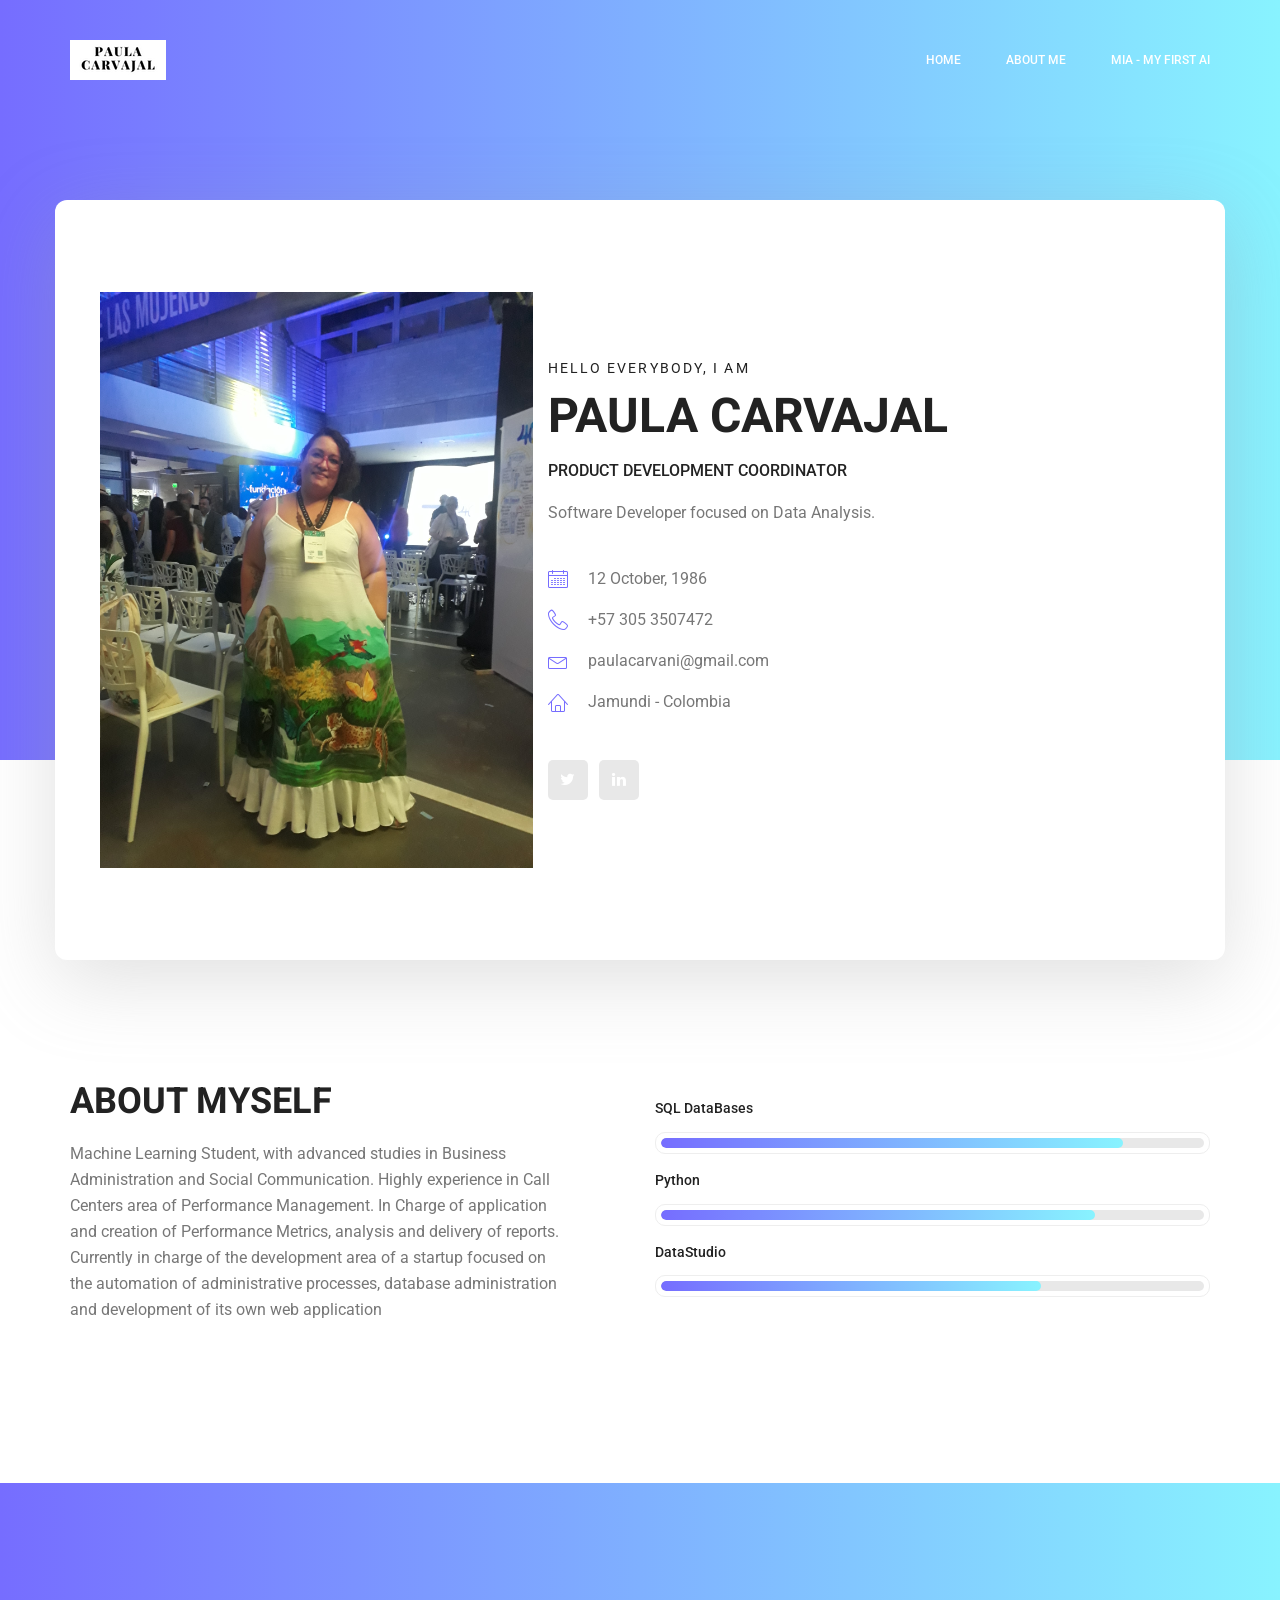
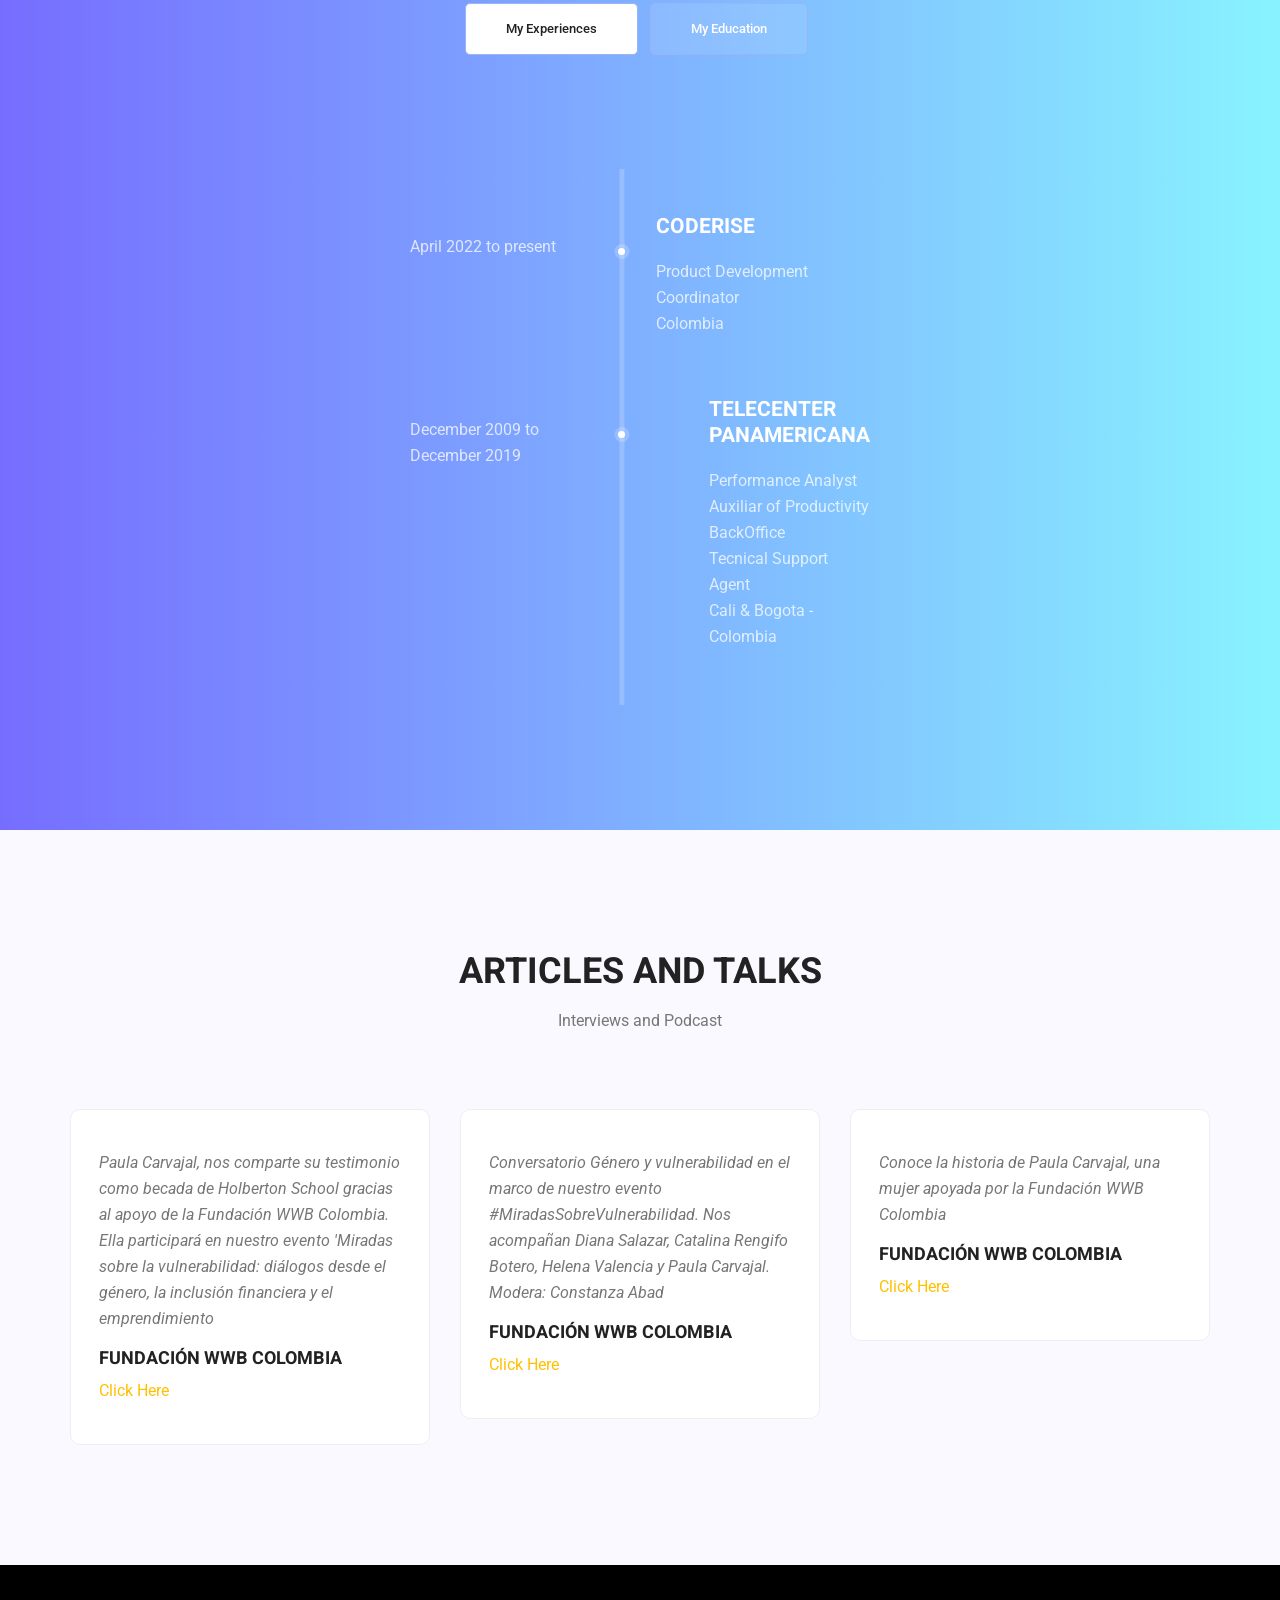
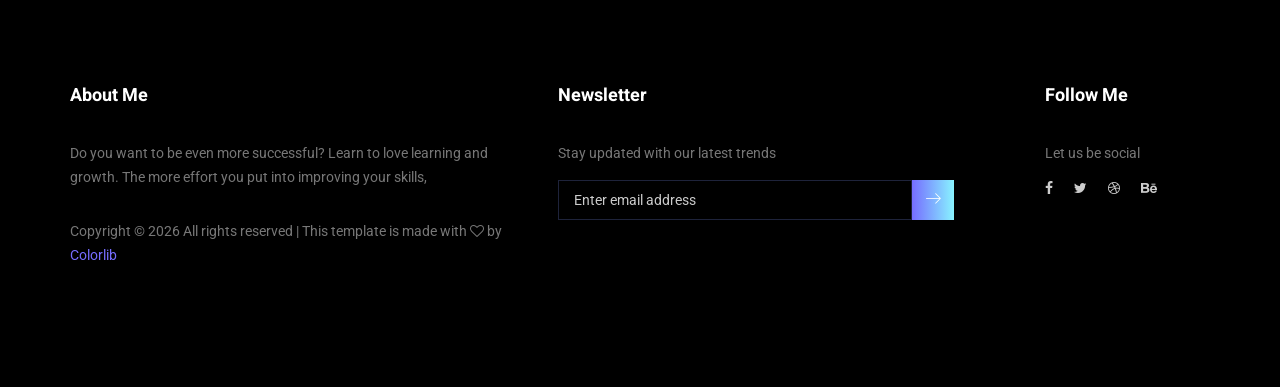
==== commit de66169e: "Update The front, adding new pages for capstone" ====
--- a/about-us.html
+++ b/about-us.html
@@ -1,324 +1,474 @@
-<!doctype html>
+<!DOCTYPE html>
 <html lang="en">
-    <head>
-        <!-- Required meta tags -->
-        <meta charset="utf-8">
-        <meta name="viewport" content="width=device-width, initial-scale=1, shrink-to-fit=no">
-        <link rel="icon" href="img/favicon.png" type="image/png">
-        <title>MeetMe Personal</title>
-        <!-- Bootstrap CSS -->
-        <link rel="stylesheet" href="css/bootstrap.css">
-        <link rel="stylesheet" href="vendors/linericon/style.css">
-        <link rel="stylesheet" href="css/font-awesome.min.css">
-        <link rel="stylesheet" href="vendors/owl-carousel/owl.carousel.min.css">
-        <link rel="stylesheet" href="vendors/lightbox/simpleLightbox.css">
-        <link rel="stylesheet" href="vendors/nice-select/css/nice-select.css">
-        <link rel="stylesheet" href="vendors/animate-css/animate.css">
-        <link rel="stylesheet" href="vendors/popup/magnific-popup.css">
-        <!-- main css -->
-        <link rel="stylesheet" href="css/style.css">
-        <link rel="stylesheet" href="css/responsive.css">
-    </head>
-    <body>
-        
-        <!--================Header Menu Area =================-->
-        <header class="header_area">
-            <div class="main_menu">
-            	<nav class="navbar navbar-expand-lg navbar-light">
-					<div class="container box_1620">
-						<!-- Brand and toggle get grouped for better mobile display -->
-						<a class="navbar-brand logo_h" href="index.html"><img src="img/logo.png" alt=""></a>
-						<button class="navbar-toggler" type="button" data-toggle="collapse" data-target="#navbarSupportedContent" aria-controls="navbarSupportedContent" aria-expanded="false" aria-label="Toggle navigation">
-							<span class="icon-bar"></span>
-							<span class="icon-bar"></span>
-							<span class="icon-bar"></span>
-						</button>
-						<!-- Collect the nav links, forms, and other content for toggling -->
-						<div class="collapse navbar-collapse offset" id="navbarSupportedContent">
-							<ul class="nav navbar-nav menu_nav ml-auto">
-								<li class="nav-item active"><a class="nav-link" href="index.html">Home</a></li> 
-								<li class="nav-item"><a class="nav-link" href="about-us.html">About</a></li> 
-								<li class="nav-item"><a class="nav-link" href="services.html">Services</a></li> 
-								<li class="nav-item submenu dropdown">
-									<a href="#" class="nav-link dropdown-toggle" data-toggle="dropdown" role="button" aria-haspopup="true" aria-expanded="false">Pages</a>
-									<ul class="dropdown-menu">
-										<li class="nav-item"><a class="nav-link" href="portfolio.html">Portfolio</a></li>
-										<li class="nav-item"><a class="nav-link" href="elements.html">Elements</a></li>
-									</ul>
-								</li> 
-								<li class="nav-item submenu dropdown">
-									<a href="#" class="nav-link dropdown-toggle" data-toggle="dropdown" role="button" aria-haspopup="true" aria-expanded="false">Blog</a>
-									<ul class="dropdown-menu">
-										<li class="nav-item"><a class="nav-link" href="blog.html">Blog</a></li>
-										<li class="nav-item"><a class="nav-link" href="single-blog.html">Blog Details</a></li>
-									</ul>
-								</li> 
-								<li class="nav-item"><a class="nav-link" href="contact.html">Contact</a></li>
-							</ul>
-						</div> 
-					</div>
-            	</nav>
-            </div>
-        </header>
-        <!--================Header Menu Area =================-->
-        
-        <!--================Home Banner Area =================-->
-        <section class="banner_area">
-            <div class="box_1620">
-				<div class="banner_inner d-flex align-items-center">
-					<div class="container">
-						<div class="banner_content text-center">
-							<h2>About Us</h2>
-							<div class="page_link">
-								<a href="index.html">Home</a>
-								<a href="about-us.html">About Us</a>
-							</div>
-						</div>
-					</div>
-				</div>
-            </div>
-        </section>
-        <!--================End Home Banner Area =================-->
-        
-        
-        <!--================Home Banner Area =================-->
-        <section class="profile_area">
-           	<div class="container">
-           		<div class="profile_inner p_120">
-					<div class="row">
-						<div class="col-lg-5">
-							<img class="img-fluid" src="img/personal-2.jpg" alt="">
-						</div>
-						<div class="col-lg-7">
-							<div class="personal_text">
-								<h6>Hello Everybody, i am</h6>
-								<h3>Paula Carvajal</h3>
-								<h4>Product Development Coordinator</h4>
-								<p>Software Developer focused on Data Analysis, with advanced studies in Business Administration and Social
-									Communication. Highly experience in Call Centers area of Performance Management. In Charge of application and
-									creation of Performance Metrics, analysis and delivery of reports. Currently in charge of the development area of a
-									startup focused on the automation of administrative processes, database administration and development of its own
-									web application.</p>
-								<ul class="list basic_info">
-									<li><a href="#"><i class="lnr lnr-calendar-full"></i> 12 October, 1986</a></li>
-									<li><a href="#"><i class="lnr lnr-phone-handset"></i> +57 305 3507472</a></li>
-									<li><a href="#"><i class="lnr lnr-envelope"></i> paulacarvani@gmail.com</a></li>
-									<li><a href="#"><i class="lnr lnr-home"></i> Jamundi - Colombia</a></li>
-								</ul>
-								<ul class="list personal_social">
-									<li><a href="https://twitter.com/paulacarvani"><i class="fa fa-twitter"></i></a></li>
-									<li><a href="https://www.linkedin.com/in/paulacarvani/"><i class="fa fa-linkedin"></i></a></li>
-								</ul>
-							</div>
-						</div>
-					</div>
-           		</div>
-            </div>
-        </section>
-        <!--================End Home Banner Area =================-->
-        
-        <!--================Welcome Area =================-->
-        <section class="welcome_area p_120">
-        	<div class="container">
-        		<div class="row welcome_inner">
-        			<div class="col-lg-6">
-        				<div class="welcome_text">
-        					<h4>About Myself</h4>
-        					<p>inappropriate behavior is often laughed off as “boys will be boys,” women face higher conduct standards especially in the workplace. That’s why it’s crucial that, as women, our behavior on the job is beyond reproach. inappropriate behavior is often laughed.</p>
-        					<div class="row">
-        						<div class="col-md-4">
-        							<div class="wel_item">
-        								<i class="lnr lnr-database"></i>
-        								<h4>$2.5M</h4>
-        								<p>Total Donation</p>
-        							</div>
-        						</div>
-        						<div class="col-md-4">
-        							<div class="wel_item">
-        								<i class="lnr lnr-book"></i>
-        								<h4>1465</h4>
-        								<p>Total Projects</p>
-        							</div>
-        						</div>
-        						<div class="col-md-4">
-        							<div class="wel_item">
-        								<i class="lnr lnr-users"></i>
-        								<h4>3965</h4>
-        								<p>Total Volunteers</p>
-        							</div>
-        						</div>
-        					</div>
-        				</div>
-        			</div>
-        			<div class="col-lg-6">
-        				<div class="tools_expert">
-        					<div class="skill_main">
-								<div class="skill_item">
-									<h4>After Effects <span class="counter">85</span>%</h4>
-									<div class="progress_br">
-										<div class="progress">
-											<div class="progress-bar" role="progressbar" aria-valuenow="85" aria-valuemin="0" aria-valuemax="100"></div>
-										</div>
-									</div>
-								</div>
-								<div class="skill_item">
-									<h4>Photoshop <span class="counter">90</span>%</h4>
-									<div class="progress_br">
-										<div class="progress">
-											<div class="progress-bar" role="progressbar" aria-valuenow="90" aria-valuemin="0" aria-valuemax="100"></div>
-										</div>
-									</div>
-								</div>
-								<div class="skill_item">
-									<h4>Illustrator <span class="counter">70</span>%</h4>
-									<div class="progress_br">
-										<div class="progress">
-											<div class="progress-bar" role="progressbar" aria-valuenow="70" aria-valuemin="0" aria-valuemax="100"></div>
-										</div>
-									</div>
-								</div>
-								<div class="skill_item">
-									<h4>Sublime <span class="counter">95</span>%</h4>
-									<div class="progress_br">
-										<div class="progress">
-											<div class="progress-bar" role="progressbar" aria-valuenow="95" aria-valuemin="0" aria-valuemax="100"></div>
-										</div>
-									</div>
-								</div>
-								<div class="skill_item">
-									<h4>Sketch <span class="counter">75</span>%</h4>
-									<div class="progress_br">
-										<div class="progress">
-											<div class="progress-bar" role="progressbar" aria-valuenow="75" aria-valuemin="0" aria-valuemax="100"></div>
-										</div>
-									</div>
-								</div>
-							</div>
-        				</div>
-        			</div>
-        		</div>
-        	</div>
-        </section>
-        <!--================End Welcome Area =================-->
-        
-        <!--================Testimonials Area =================-->
-        <section class="testimonials_area p_120">
-        	<div class="container">
-        		<div class="main_title">
-        			<h2>Testimonials</h2>
-        			<p>If you are looking at blank cassettes on the web, you may be very confused at the difference in price. You may see some for as low as $.17 each.</p>
-        		</div>
-        		<div class="testi_inner">
-					<div class="testi_slider owl-carousel">
-						<div class="item">
-							<div class="testi_item">
-								<p>As conscious traveling Paup ers we must always be oncerned about our dear Mother Earth. If you think about it, you travel across her face</p>
-								<h4>Fanny Spencer</h4>
-								<a href="#"><i class="fa fa-star"></i></a>
-								<a href="#"><i class="fa fa-star"></i></a>
-								<a href="#"><i class="fa fa-star"></i></a>
-								<a href="#"><i class="fa fa-star"></i></a>
-								<a href="#"><i class="fa fa-star-half-o"></i></a>
-							</div>
-						</div>
-						<div class="item">
-							<div class="testi_item">
-								<p>As conscious traveling Paup ers we must always be oncerned about our dear Mother Earth. If you think about it, you travel across her face</p>
-								<h4>Fanny Spencer</h4>
-								<a href="#"><i class="fa fa-star"></i></a>
-								<a href="#"><i class="fa fa-star"></i></a>
-								<a href="#"><i class="fa fa-star"></i></a>
-								<a href="#"><i class="fa fa-star"></i></a>
-								<a href="#"><i class="fa fa-star-half-o"></i></a>
-							</div>
-						</div>
-						<div class="item">
-							<div class="testi_item">
-								<p>As conscious traveling Paup ers we must always be oncerned about our dear Mother Earth. If you think about it, you travel across her face</p>
-								<h4>Fanny Spencer</h4>
-								<a href="#"><i class="fa fa-star"></i></a>
-								<a href="#"><i class="fa fa-star"></i></a>
-								<a href="#"><i class="fa fa-star"></i></a>
-								<a href="#"><i class="fa fa-star"></i></a>
-								<a href="#"><i class="fa fa-star-half-o"></i></a>
-							</div>
-						</div>
-					</div>
-        		</div>
-        	</div>
-        </section>
-        <!--================End Testimonials Area =================-->
-        
-        <!--================Footer Area =================-->
-        <footer class="footer_area p_120">
-        	<div class="container">
-        		<div class="row footer_inner">
-        			<div class="col-lg-5 col-sm-6">
-        				<aside class="f_widget ab_widget">
-        					<div class="f_title">
-        						<h3>About Me</h3>
-        					</div>
-        					<p>Do you want to be even more successful? Learn to love learning and growth. The more effort you put into improving your skills,</p>
-        					<p><!-- Link back to Colorlib can't be removed. Template is licensed under CC BY 3.0. -->
-Copyright &copy;<script>document.write(new Date().getFullYear());</script> All rights reserved | This template is made with <i class="fa fa-heart-o" aria-hidden="true"></i> by <a href="https://colorlib.com" target="_blank">Colorlib</a>
-<!-- Link back to Colorlib can't be removed. Template is licensed under CC BY 3.0. --></p>
-        				</aside>
-        			</div>
-        			<div class="col-lg-5 col-sm-6">
-        				<aside class="f_widget news_widget">
-        					<div class="f_title">
-        						<h3>Newsletter</h3>
-        					</div>
-        					<p>Stay updated with our latest trends</p>
-        					<div id="mc_embed_signup">
-                                <form target="_blank" action="https://spondonit.us12.list-manage.com/subscribe/post?u=1462626880ade1ac87bd9c93a&amp;id=92a4423d01" method="get" class="subscribe_form relative">
-                                	<div class="input-group d-flex flex-row">
-                                        <input name="EMAIL" placeholder="Enter email address" onfocus="this.placeholder = ''" onblur="this.placeholder = 'Email Address '" required="" type="email">
-                                        <button class="btn sub-btn"><span class="lnr lnr-arrow-right"></span></button>		
-                                    </div>				
-                                    <div class="mt-10 info"></div>
-                                </form>
-                            </div>
-        				</aside>
-        			</div>
-        			<div class="col-lg-2">
-        				<aside class="f_widget social_widget">
-        					<div class="f_title">
-        						<h3>Follow Me</h3>
-        					</div>
-        					<p>Let us be social</p>
-        					<ul class="list">
-        						<li><a href="#"><i class="fa fa-facebook"></i></a></li>
-        						<li><a href="#"><i class="fa fa-twitter"></i></a></li>
-        						<li><a href="#"><i class="fa fa-dribbble"></i></a></li>
-        						<li><a href="#"><i class="fa fa-behance"></i></a></li>
-        					</ul>
-        				</aside>
-        			</div>
-        		</div>
-        	</div>
-        </footer>
-        <!--================End Footer Area =================-->
-        
-        
-        
-        
-        <!-- Optional JavaScript -->
-        <!-- jQuery first, then Popper.js, then Bootstrap JS -->
-        <script src="js/jquery-3.3.1.min.js"></script>
-        <script src="js/popper.js"></script>
-        <script src="js/bootstrap.min.js"></script>
-        <script src="js/stellar.js"></script>
-        <script src="vendors/lightbox/simpleLightbox.min.js"></script>
-        <script src="vendors/nice-select/js/jquery.nice-select.min.js"></script>
-        <script src="vendors/isotope/imagesloaded.pkgd.min.js"></script>
-        <script src="vendors/isotope/isotope.pkgd.min.js"></script>
-        <script src="vendors/owl-carousel/owl.carousel.min.js"></script>
-        <script src="vendors/popup/jquery.magnific-popup.min.js"></script>
-        <script src="js/jquery.ajaxchimp.min.js"></script>
-        <script src="vendors/counter-up/jquery.waypoints.min.js"></script>
-        <script src="vendors/counter-up/jquery.counterup.min.js"></script>
-        <script src="js/mail-script.js"></script>
-        <script src="js/theme.js"></script>
-    </body>
-</html>+  <head>
+    <!-- Required meta tags -->
+    <meta charset="utf-8" />
+    <meta
+      name="viewport"
+      content="width=device-width, initial-scale=1, shrink-to-fit=no"
+    />
+    <link rel="icon" href="img/favicon.png" type="image/png" />	
+    <title>About Me</title>
+    <!-- Bootstrap CSS -->
+    <link rel="stylesheet" href="css/bootstrap.css" />
+    <link rel="stylesheet" href="vendors/linericon/style.css" />
+    <link rel="stylesheet" href="css/font-awesome.min.css" />
+    <link rel="stylesheet" href="vendors/owl-carousel/owl.carousel.min.css" />
+    <link rel="stylesheet" href="vendors/lightbox/simpleLightbox.css" />
+    <link rel="stylesheet" href="vendors/nice-select/css/nice-select.css" />
+    <link rel="stylesheet" href="vendors/animate-css/animate.css" />
+    <link rel="stylesheet" href="vendors/popup/magnific-popup.css" />
+    <!-- main css -->
+    <link rel="stylesheet" href="css/style.css" />
+    <link rel="stylesheet" href="css/responsive.css" />
+  </head>
+  <body>
+    <!--================Header Menu Area =================-->
+    <header class="header_area">
+      <div class="main_menu">
+        <nav class="navbar navbar-expand-lg navbar-light">
+          <div class="container box_1620">
+            <!-- Brand and toggle get grouped for better mobile display -->
+            <a class="navbar-brand logo_h" href="index.html"
+              ><img src="img/logo.png" alt=""
+            /></a>
+            <button
+              class="navbar-toggler"
+              type="button"
+              data-toggle="collapse"
+              data-target="#navbarSupportedContent"
+              aria-controls="navbarSupportedContent"
+              aria-expanded="false"
+              aria-label="Toggle navigation"
+            >
+              <span class="icon-bar"></span>
+              <span class="icon-bar"></span>
+              <span class="icon-bar"></span>
+            </button>
+            <!-- Collect the nav links, forms, and other content for toggling -->
+            <div
+              class="collapse navbar-collapse offset"
+              id="navbarSupportedContent"
+            >
+              <ul class="nav navbar-nav menu_nav ml-auto">
+                <li class="nav-item active">
+                  <a class="nav-link" href="index.html">Home</a>
+                </li>
+                <li class="nav-item">
+                  <a class="nav-link" href="about-us.html">About Me</a>
+                </li>
+                <li class="nav-item">
+                  <a class="nav-link" href="portfolio.html"
+                    >MIA - My First AI</a
+                  >
+                </li>
+              </ul>
+            </div>
+          </div>
+        </nav>
+      </div>
+    </header>
+    <!--================Header Menu Area =================-->
+
+    <!--================Home Banner Area =================-->
+    <section class="home_banner_area">
+      <div class="container box_1620">
+        <div class="banner_inner d-flex align-items-center">
+          <div class="banner_content">
+            <div class="media">
+              <div class="col-lg-5">
+                <img class="img-fluid" src="img/personal-2.jpg" alt="" />
+              </div>
+              <div class="media-body">
+                <div class="personal_text">
+                  <h6>Hello Everybody, i am</h6>
+                  <h3>Paula Carvajal</h3>
+                  <h4>Product Development Coordinator</h4>
+                  <p>Software Developer focused on Data Analysis.</p>
+                  <ul class="list basic_info">
+                    <li>
+                      <a href="#"
+                        ><i class="lnr lnr-calendar-full"></i> 12 October,
+                        1986</a
+                      >
+                    </li>
+                    <li>
+                      <a href="#"
+                        ><i class="lnr lnr-phone-handset"></i> +57 305
+                        3507472</a
+                      >
+                    </li>
+                    <li>
+                      <a href="#"
+                        ><i class="lnr lnr-envelope"></i>
+                        paulacarvani@gmail.com</a
+                      >
+                    </li>
+                    <li>
+                      <a href="#"
+                        ><i class="lnr lnr-home"></i> Jamundi - Colombia</a
+                      >
+                    </li>
+                  </ul>
+                  <ul class="list personal_social">
+                    <li>
+                      <a href="https://twitter.com/paulacarvani"
+                        ><i class="fa fa-twitter"></i
+                      ></a>
+                    </li>
+                    <li>
+                      <a href="https://www.linkedin.com/in/paulacarvani/"
+                        ><i class="fa fa-linkedin"></i
+                      ></a>
+                    </li>
+                  </ul>
+                </div>
+              </div>
+            </div>
+          </div>
+        </div>
+      </div>
+    </section>
+    <!--================End Home Banner Area =================-->
+
+    <!--================Welcome Area =================-->
+    <section class="welcome_area p_120">
+      <div class="container">
+        <div class="row welcome_inner">
+          <div class="col-lg-6">
+            <div class="welcome_text">
+              <h4>About Myself</h4>
+              <p>
+                Machine Learning Student, with advanced studies in Business
+                Administration and Social Communication. Highly experience in
+                Call Centers area of Performance Management. In Charge of
+                application and creation of Performance Metrics, analysis and
+                delivery of reports. Currently in charge of the development area
+                of a startup focused on the automation of administrative
+                processes, database administration and development of its own
+                web application
+              </p>
+            </div>
+          </div>
+          <div class="col-lg-6">
+            <div class="tools_expert">
+              <div class="skill_main">
+                <div class="skill_item">
+                  <h4>SQL DataBases</h4>
+                  <div class="progress_br">
+                    <div class="progress">
+                      <div
+                        class="progress-bar"
+                        role="progressbar"
+                        aria-valuenow="85"
+                        aria-valuemin="0"
+                        aria-valuemax="100"
+                      ></div>
+                    </div>
+                  </div>
+                </div>
+                <div class="skill_item">
+                  <h4>Python</h4>
+                  <div class="progress_br">
+                    <div class="progress">
+                      <div
+                        class="progress-bar"
+                        role="progressbar"
+                        aria-valuenow="80"
+                        aria-valuemin="0"
+                        aria-valuemax="100"
+                      ></div>
+                    </div>
+                  </div>
+                </div>
+                <div class="skill_item">
+                  <h4>DataStudio</h4>
+                  <div class="progress_br">
+                    <div class="progress">
+                      <div
+                        class="progress-bar"
+                        role="progressbar"
+                        aria-valuenow="70"
+                        aria-valuemin="0"
+                        aria-valuemax="100"
+                      ></div>
+                    </div>
+                  </div>
+                </div>
+              </div>
+            </div>
+          </div>
+        </div>
+      </div>
+    </section>
+    <!--================End Welcome Area =================-->
+
+    <!--================My Tabs Area =================-->
+    <section class="mytabs_area p_120">
+      <div class="container">
+        <div class="tabs_inner">
+          <ul class="nav nav-tabs" id="myTab" role="tablist">
+            <li class="nav-item">
+              <a
+                class="nav-link active"
+                id="home-tab"
+                data-toggle="tab"
+                href="#home"
+                role="tab"
+                aria-controls="home"
+                aria-selected="true"
+                >My Experiences</a
+              >
+            </li>
+            <li class="nav-item">
+              <a
+                class="nav-link"
+                id="profile-tab"
+                data-toggle="tab"
+                href="#profile"
+                role="tab"
+                aria-controls="profile"
+                aria-selected="false"
+                >My Education</a
+              >
+            </li>
+          </ul>
+          <div class="tab-content" id="myTabContent">
+            <div
+              class="tab-pane fade show active"
+              id="home"
+              role="tabpanel"
+              aria-labelledby="home-tab"
+            >
+              <ul class="list">
+                <li>
+                  <span></span>
+                  <div class="media">
+                    <div class="d-flex">
+                      <p>April 2022 to present</p>
+                    </div>
+                    <div class="media-body">
+                      <h4>Coderise</h4>
+                      <p>Product Development Coordinator <br />Colombia</p>
+                    </div>
+                  </div>
+                </li>
+                <li>
+                  <span></span>
+                  <div class="media">
+                    <div class="d-flex">
+                      <p>December 2009 to December 2019</p>
+                    </div>
+                    <div class="media-body">
+                      <h4>Telecenter Panamericana</h4>
+                      <p>
+                        Performance Analyst <br />Auxiliar of Productivity
+                        <br />BackOffice <br />Tecnical Support Agent <br />Cali
+                        & Bogota - Colombia
+                      </p>
+                    </div>
+                  </div>
+                </li>
+              </ul>
+            </div>
+            <div
+              class="tab-pane fade"
+              id="profile"
+              role="tabpanel"
+              aria-labelledby="profile-tab"
+            >
+              <ul class="list">
+                <li>
+                  <span></span>
+                  <div class="media">
+                    <div class="d-flex">
+                      <p>July 2022 to present</p>
+                    </div>
+                    <div class="media-body">
+                      <h4>Machine Learning</h4>
+                      <p>Holberton Colombia</p>
+                    </div>
+                  </div>
+                </li>
+                <li>
+                  <span></span>
+                  <div class="media">
+                    <div class="d-flex">
+                      <p>June 2021 to March 2022</p>
+                    </div>
+                    <div class="media-body">
+                      <h4>Software Foundations</h4>
+                      <p>Holberton Colombia</p>
+                    </div>
+                  </div>
+                </li>
+              </ul>
+            </div>
+          </div>
+        </div>
+      </div>
+    </section>
+    <!--================End My Tabs Area =================-->
+
+    <!--================Testimonials Area =================-->
+    <section class="testimonials_area p_120">
+      <div class="container">
+        <div class="main_title">
+          <h2>Articles and Talks</h2>
+          <p>Interviews and Podcast</p>
+        </div>
+        <div class="testi_inner">
+          <div class="testi_slider owl-carousel">
+            <div class="item">
+              <div class="testi_item">
+                <p>
+                  Paula Carvajal, nos comparte su testimonio como becada de
+                  Holberton School gracias al apoyo de la Fundación WWB
+                  Colombia. Ella participará en nuestro evento 'Miradas sobre la
+                  vulnerabilidad: diálogos desde el género, la inclusión
+                  financiera y el emprendimiento
+                </p>
+                <h4>Fundación WWB Colombia</h4>
+                <a
+                  href="https://www.facebook.com/FundacionWWBCol/videos/608107763727321/"
+                  >Click Here</a
+                >
+              </div>
+            </div>
+            <div class="item">
+              <div class="testi_item">
+                <p>
+                  Conversatorio Género y vulnerabilidad en el marco de nuestro
+                  evento #MiradasSobreVulnerabilidad. Nos acompañan Diana
+                  Salazar, Catalina Rengifo Botero, Helena Valencia y Paula
+                  Carvajal. Modera: Constanza Abad
+                </p>
+                <h4>Fundación WWB Colombia</h4>
+                <a
+                  href="https://www.facebook.com/FundacionWWBCol/videos/270920838335169/"
+                  >Click Here</a
+                >
+              </div>
+            </div>
+            <div class="item">
+              <div class="testi_item">
+                <p>
+                  Conoce la historia de Paula Carvajal, una mujer apoyada por la
+                  Fundación WWB Colombia
+                </p>
+                <h4>Fundación WWB Colombia</h4>
+                <a
+                  href="https://open.spotify.com/episode/6uS0p024GgC6TUqE2veStK?si=E-OIaah_TfO1OAzFF5XT9w&nd=1"
+                  >Click Here</a
+                >
+              </div>
+            </div>
+          </div>
+        </div>
+      </div>
+    </section>
+    <!--================End Testimonials Area =================-->
+
+    <!--================Footer Area =================-->
+    <footer class="footer_area p_120">
+      <div class="container">
+        <div class="row footer_inner">
+          <div class="col-lg-5 col-sm-6">
+            <aside class="f_widget ab_widget">
+              <div class="f_title">
+                <h3>About Me</h3>
+              </div>
+              <p>
+                Do you want to be even more successful? Learn to love learning
+                and growth. The more effort you put into improving your skills,
+              </p>
+              <p>
+                <!-- Link back to Colorlib can't be removed. Template is licensed under CC BY 3.0. -->
+                Copyright &copy;
+                <script>
+                  document.write(new Date().getFullYear());
+                </script>
+                All rights reserved | This template is made with
+                <i class="fa fa-heart-o" aria-hidden="true"></i> by
+                <a href="https://colorlib.com" target="_blank">Colorlib</a>
+                <!-- Link back to Colorlib can't be removed. Template is licensed under CC BY 3.0. -->
+              </p>
+            </aside>
+          </div>
+          <div class="col-lg-5 col-sm-6">
+            <aside class="f_widget news_widget">
+              <div class="f_title">
+                <h3>Newsletter</h3>
+              </div>
+              <p>Stay updated with our latest trends</p>
+              <div id="mc_embed_signup">
+                <form
+                  target="_blank"
+                  action="https://spondonit.us12.list-manage.com/subscribe/post?u=1462626880ade1ac87bd9c93a&amp;id=92a4423d01"
+                  method="get"
+                  class="subscribe_form relative"
+                >
+                  <div class="input-group d-flex flex-row">
+                    <input
+                      name="EMAIL"
+                      placeholder="Enter email address"
+                      onfocus="this.placeholder = ''"
+                      onblur="this.placeholder = 'Email Address '"
+                      required=""
+                      type="email"
+                    />
+                    <button class="btn sub-btn">
+                      <span class="lnr lnr-arrow-right"></span>
+                    </button>
+                  </div>
+                  <div class="mt-10 info"></div>
+                </form>
+              </div>
+            </aside>
+          </div>
+          <div class="col-lg-2">
+            <aside class="f_widget social_widget">
+              <div class="f_title">
+                <h3>Follow Me</h3>
+              </div>
+              <p>Let us be social</p>
+              <ul class="list">
+                <li>
+                  <a href="#"><i class="fa fa-facebook"></i></a>
+                </li>
+                <li>
+                  <a href="#"><i class="fa fa-twitter"></i></a>
+                </li>
+                <li>
+                  <a href="#"><i class="fa fa-dribbble"></i></a>
+                </li>
+                <li>
+                  <a href="#"><i class="fa fa-behance"></i></a>
+                </li>
+              </ul>
+            </aside>
+          </div>
+        </div>
+      </div>
+    </footer>
+    <!--================End Footer Area =================-->
+
+    <!-- Optional JavaScript -->
+    <!-- jQuery first, then Popper.js, then Bootstrap JS -->
+    <script src="js/jquery-3.3.1.min.js"></script>
+    <script src="js/popper.js"></script>
+    <script src="js/bootstrap.min.js"></script>
+    <script src="js/stellar.js"></script>
+    <script src="vendors/lightbox/simpleLightbox.min.js"></script>
+    <script src="vendors/nice-select/js/jquery.nice-select.min.js"></script>
+    <script src="vendors/isotope/imagesloaded.pkgd.min.js"></script>
+    <script src="vendors/isotope/isotope.pkgd.min.js"></script>
+    <script src="vendors/owl-carousel/owl.carousel.min.js"></script>
+    <script src="vendors/popup/jquery.magnific-popup.min.js"></script>
+    <script src="js/jquery.ajaxchimp.min.js"></script>
+    <script src="vendors/counter-up/jquery.waypoints.min.js"></script>
+    <script src="vendors/counter-up/jquery.counterup.min.js"></script>
+    <script src="js/mail-script.js"></script>
+    <script src="js/theme.js"></script>
+  </body>
+</html>
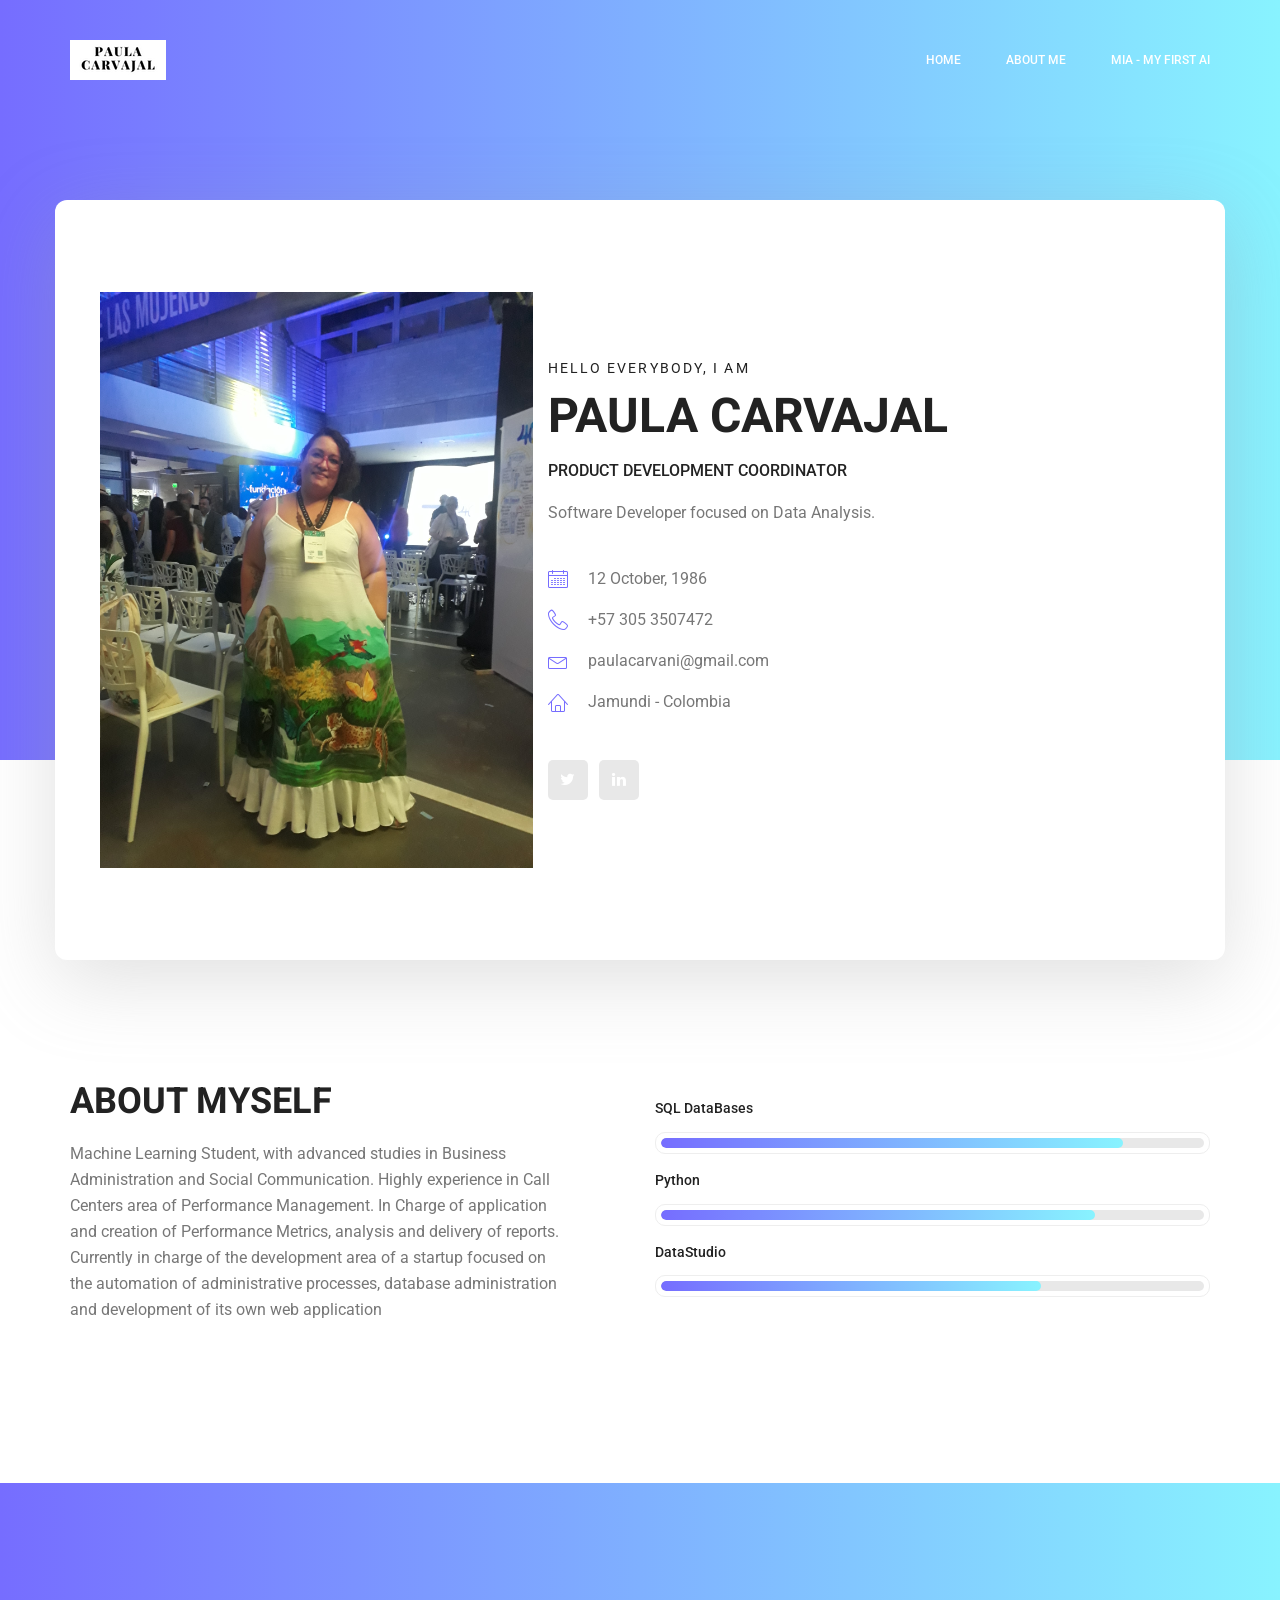
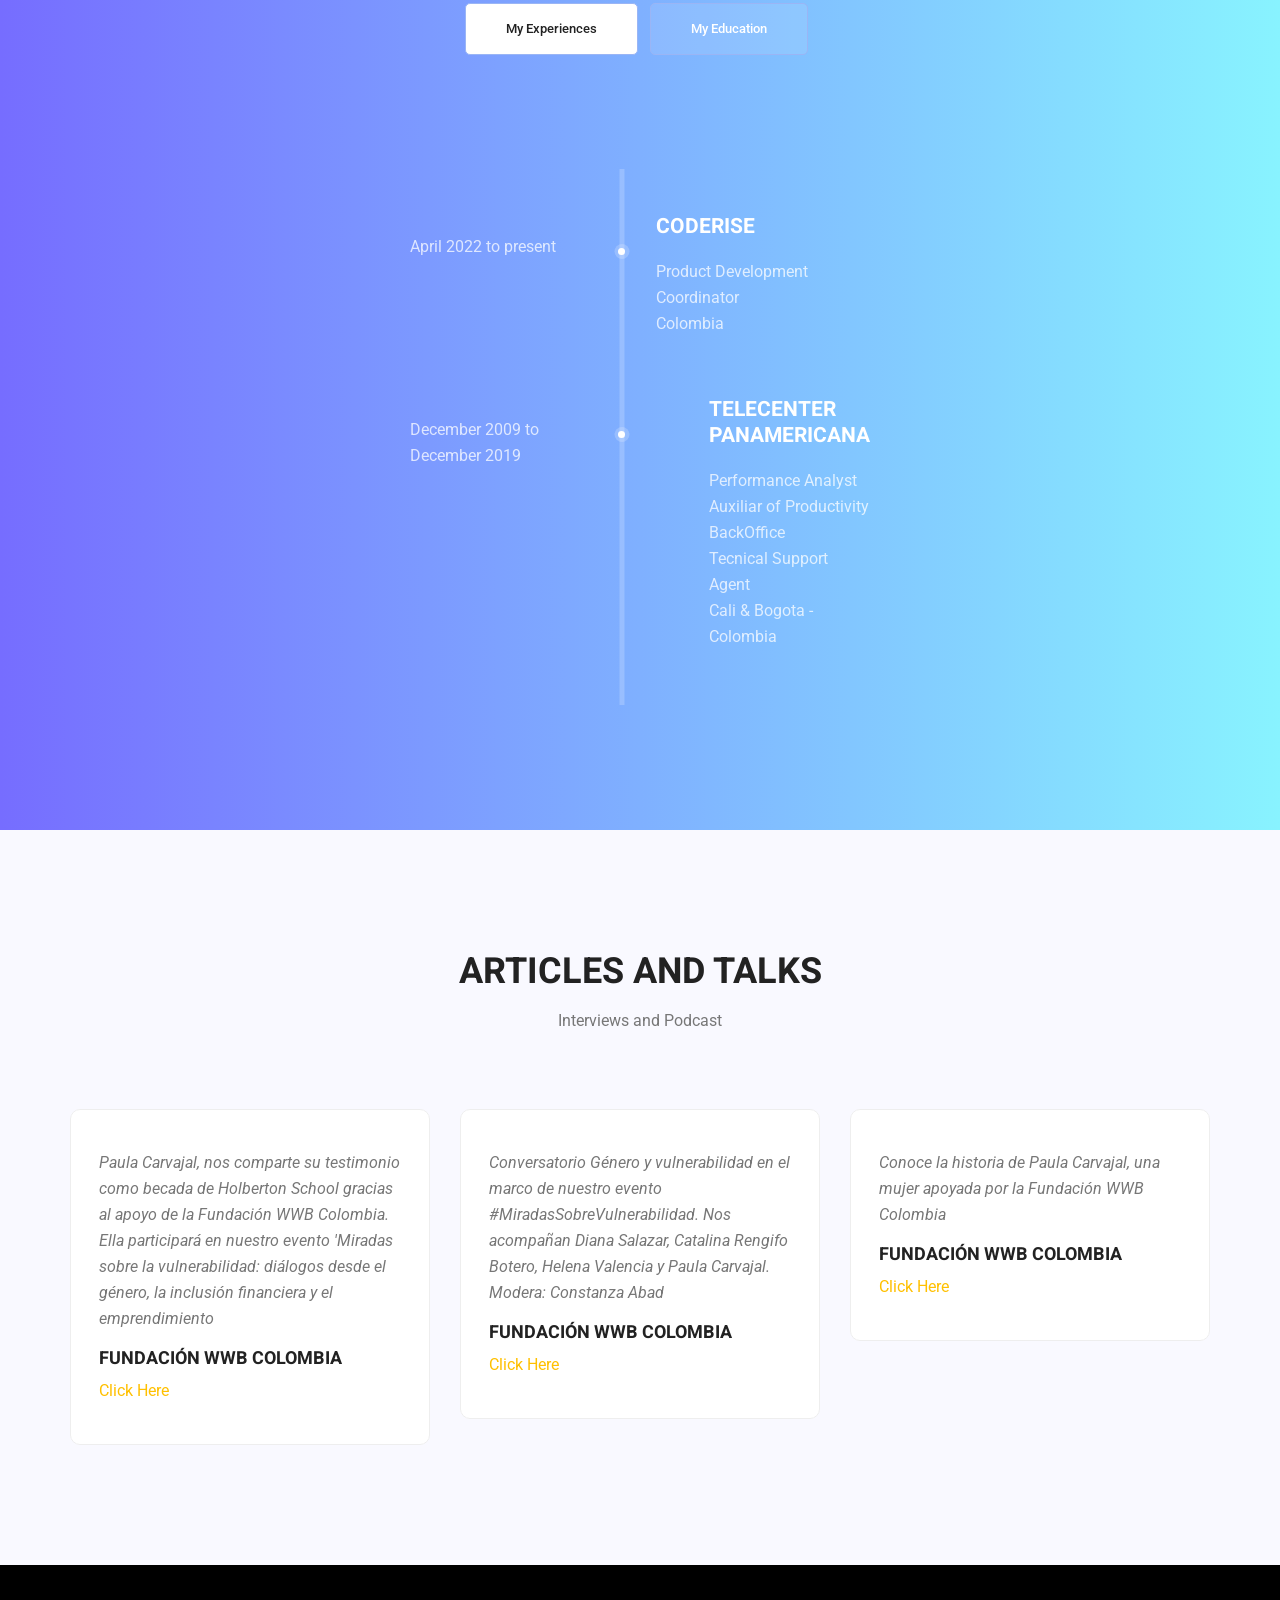
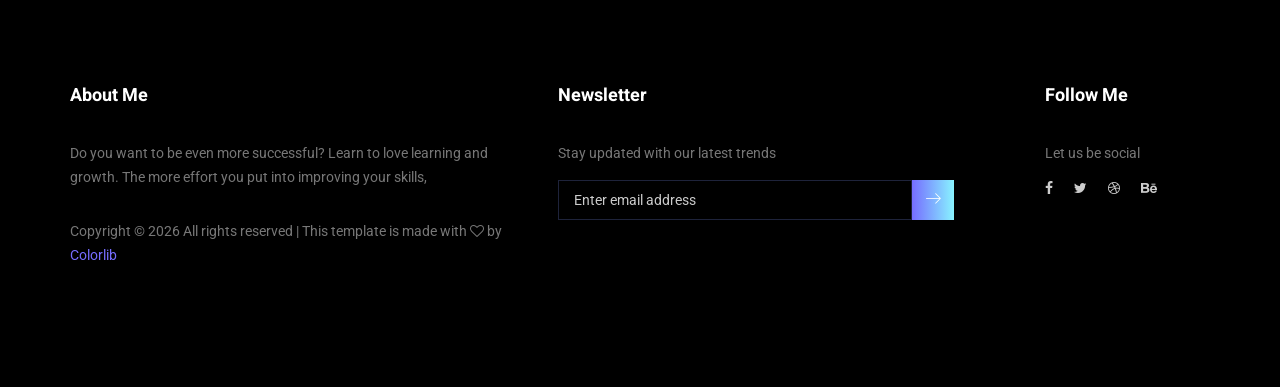
==== commit a5f05ed5: "Update the route to mia" ====
--- a/about-us.html
+++ b/about-us.html
@@ -58,7 +58,7 @@
                   <a class="nav-link" href="about-us.html">About Me</a>
                 </li>
                 <li class="nav-item">
-                  <a class="nav-link" href="portfolio.html"
+                  <a class="nav-link" href="mia.html"
                     >MIA - My First AI</a
                   >
                 </li>
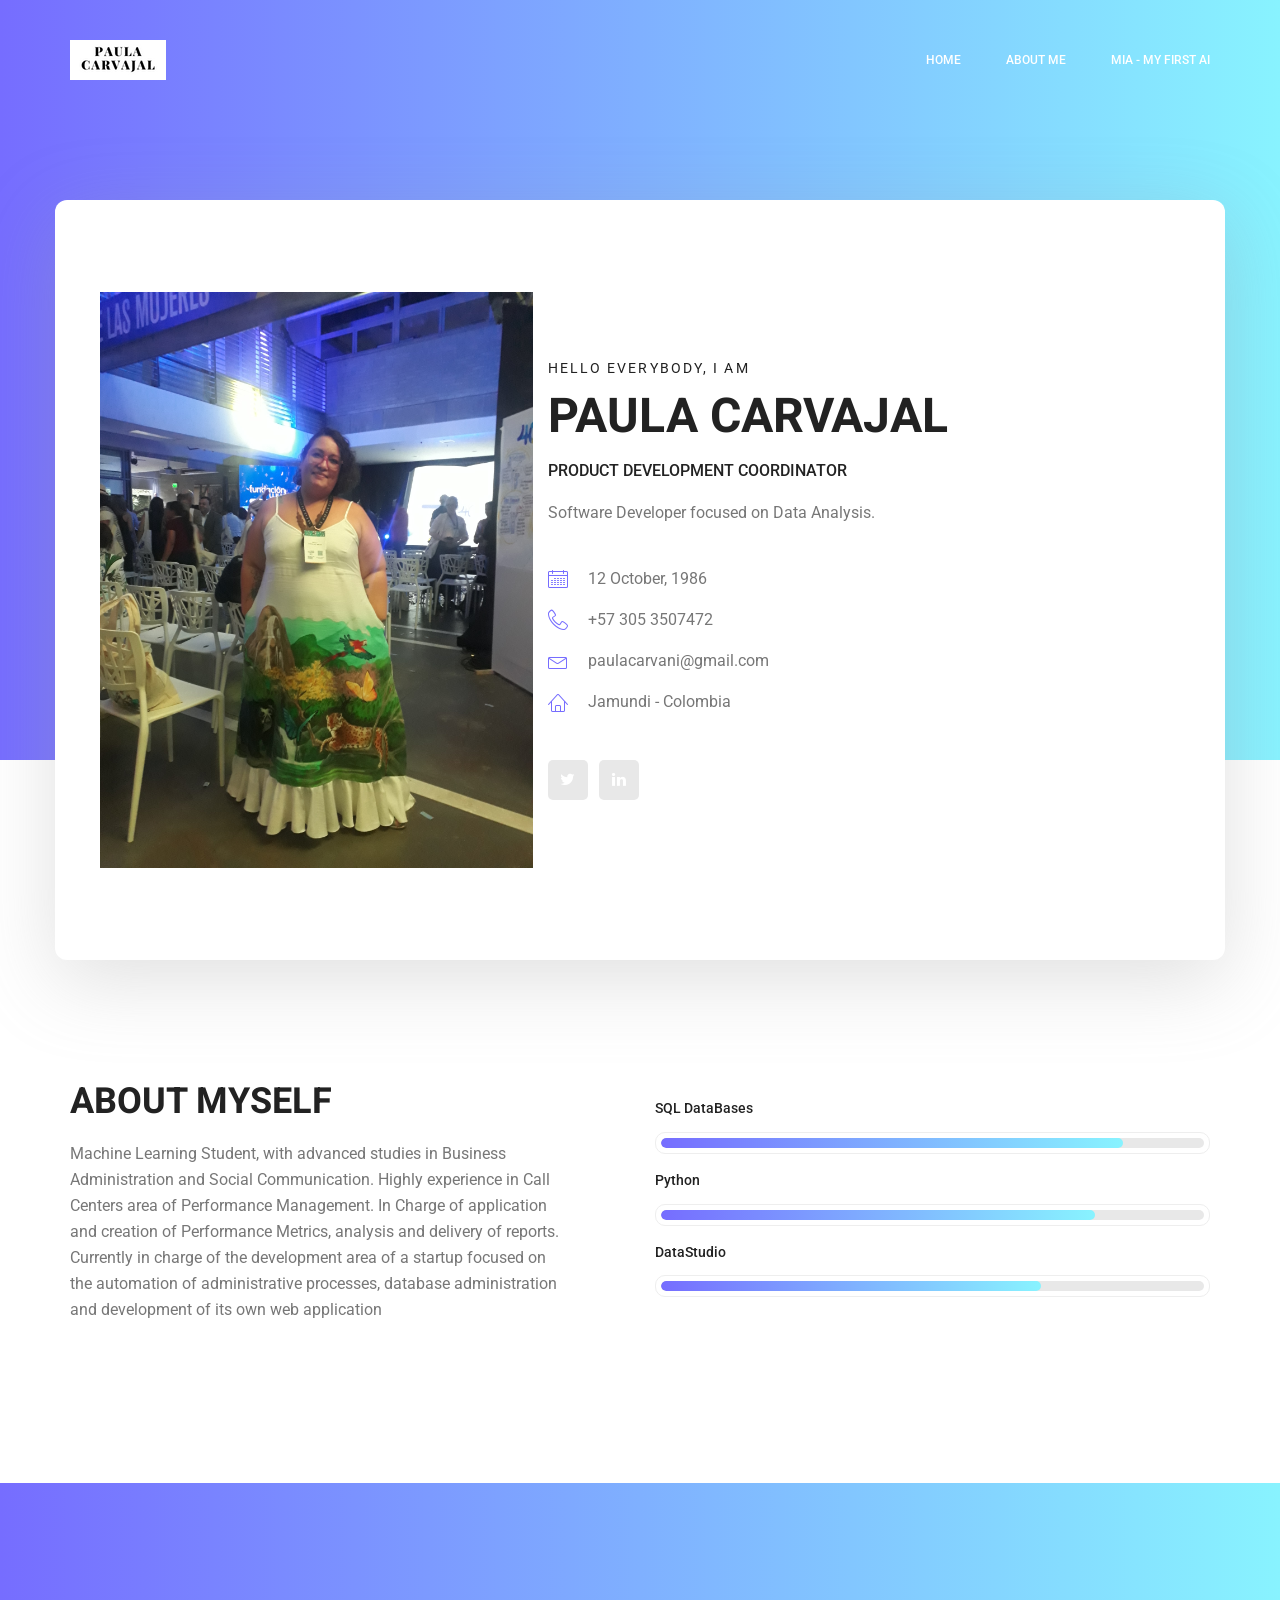
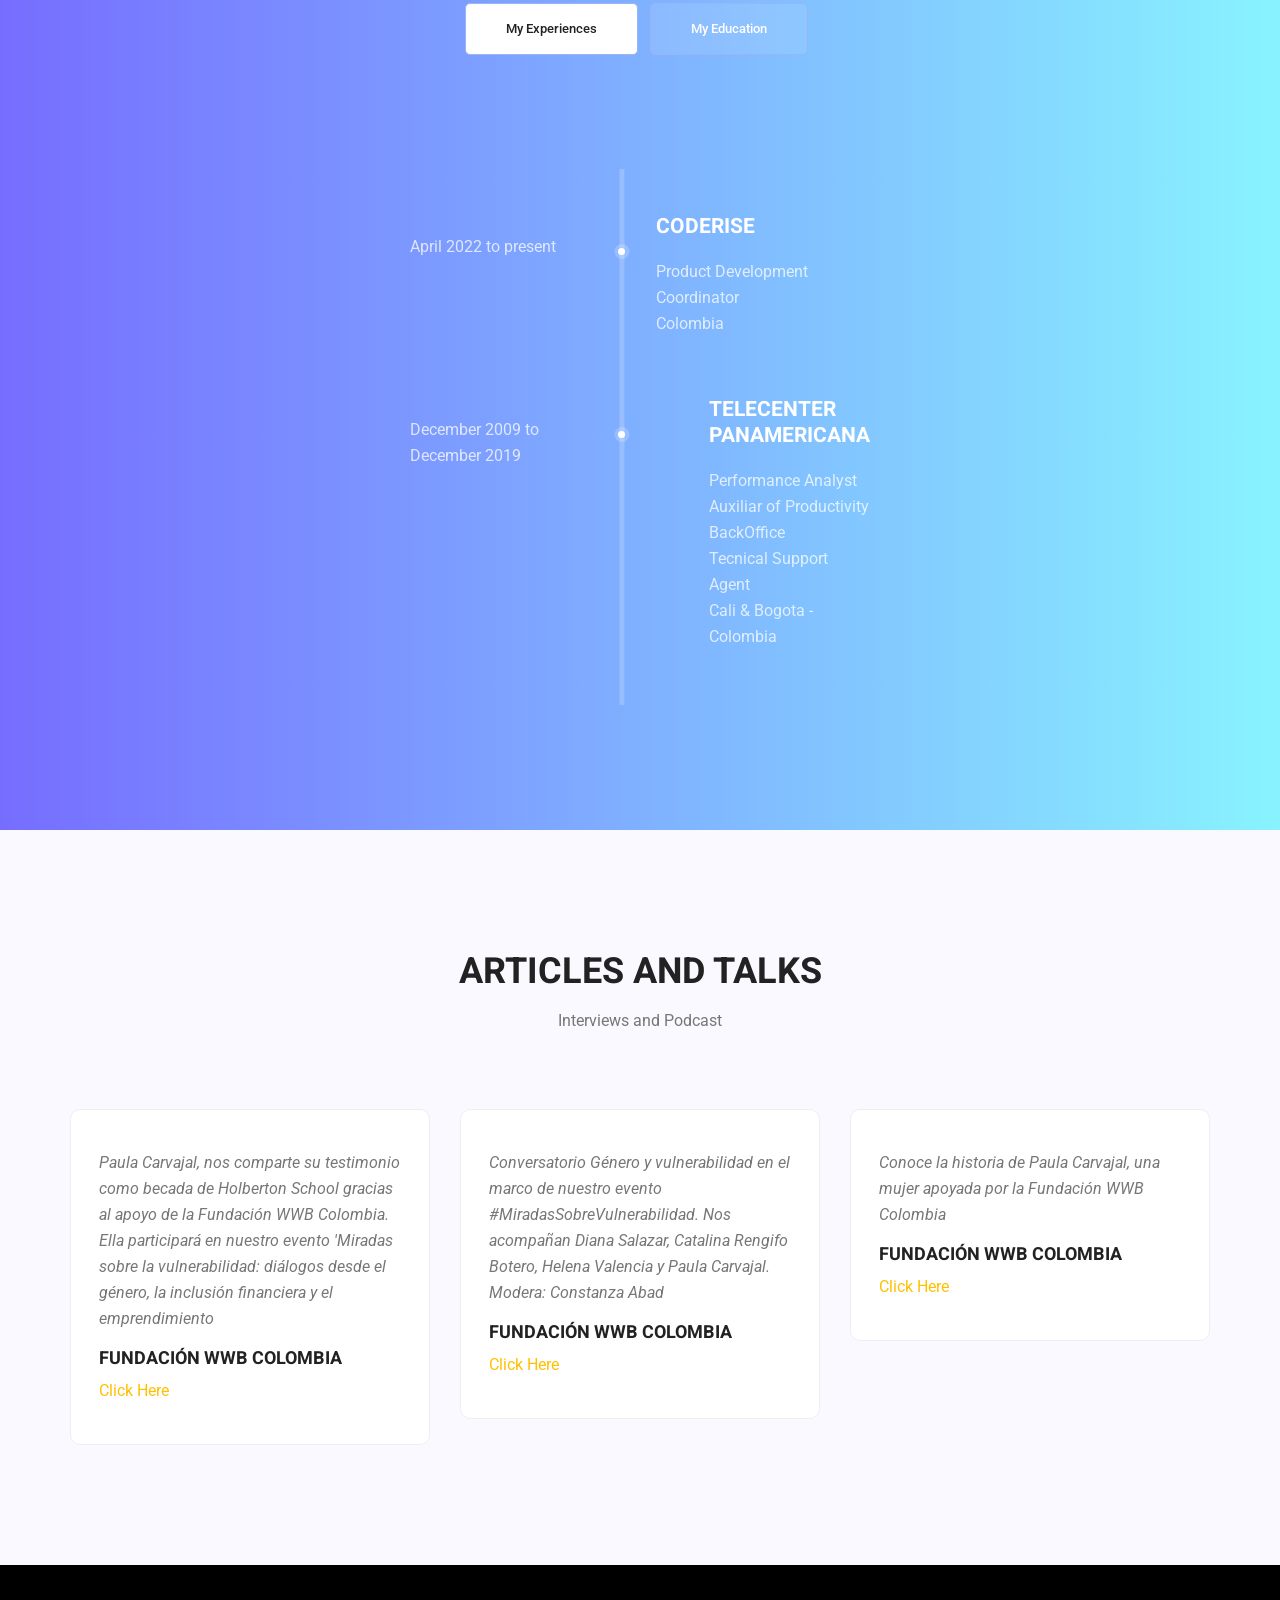
==== commit 5b3909a1: "Change a litle bit the home page" ====
--- a/about-us.html
+++ b/about-us.html
@@ -369,89 +369,16 @@
     </section>
     <!--================End Testimonials Area =================-->
 
-    <!--================Footer Area =================-->
-    <footer class="footer_area p_120">
-      <div class="container">
-        <div class="row footer_inner">
-          <div class="col-lg-5 col-sm-6">
-            <aside class="f_widget ab_widget">
-              <div class="f_title">
-                <h3>About Me</h3>
-              </div>
-              <p>
-                Do you want to be even more successful? Learn to love learning
-                and growth. The more effort you put into improving your skills,
-              </p>
-              <p>
-                <!-- Link back to Colorlib can't be removed. Template is licensed under CC BY 3.0. -->
-                Copyright &copy;
-                <script>
-                  document.write(new Date().getFullYear());
-                </script>
-                All rights reserved | This template is made with
-                <i class="fa fa-heart-o" aria-hidden="true"></i> by
-                <a href="https://colorlib.com" target="_blank">Colorlib</a>
-                <!-- Link back to Colorlib can't be removed. Template is licensed under CC BY 3.0. -->
-              </p>
-            </aside>
-          </div>
-          <div class="col-lg-5 col-sm-6">
-            <aside class="f_widget news_widget">
-              <div class="f_title">
-                <h3>Newsletter</h3>
-              </div>
-              <p>Stay updated with our latest trends</p>
-              <div id="mc_embed_signup">
-                <form
-                  target="_blank"
-                  action="https://spondonit.us12.list-manage.com/subscribe/post?u=1462626880ade1ac87bd9c93a&amp;id=92a4423d01"
-                  method="get"
-                  class="subscribe_form relative"
-                >
-                  <div class="input-group d-flex flex-row">
-                    <input
-                      name="EMAIL"
-                      placeholder="Enter email address"
-                      onfocus="this.placeholder = ''"
-                      onblur="this.placeholder = 'Email Address '"
-                      required=""
-                      type="email"
-                    />
-                    <button class="btn sub-btn">
-                      <span class="lnr lnr-arrow-right"></span>
-                    </button>
-                  </div>
-                  <div class="mt-10 info"></div>
-                </form>
-              </div>
-            </aside>
-          </div>
-          <div class="col-lg-2">
-            <aside class="f_widget social_widget">
-              <div class="f_title">
-                <h3>Follow Me</h3>
-              </div>
-              <p>Let us be social</p>
-              <ul class="list">
-                <li>
-                  <a href="#"><i class="fa fa-facebook"></i></a>
-                </li>
-                <li>
-                  <a href="#"><i class="fa fa-twitter"></i></a>
-                </li>
-                <li>
-                  <a href="#"><i class="fa fa-dribbble"></i></a>
-                </li>
-                <li>
-                  <a href="#"><i class="fa fa-behance"></i></a>
-                </li>
-              </ul>
-            </aside>
-          </div>
-        </div>
-      </div>
-    </footer>
-    <!--================End Footer Area =================-->
+<!--================Footer Area =================-->
+<footer class="footer_area p_120">
+	<div class="container">
+		<div class="row footer_inner">
+			<div class="col-lg-5 col-sm-6">
+			</div>
+		</div>
+	</div>
+</footer>
+<!--================End Footer Area =================-->
 
     <!-- Optional JavaScript -->
     <!-- jQuery first, then Popper.js, then Bootstrap JS -->
